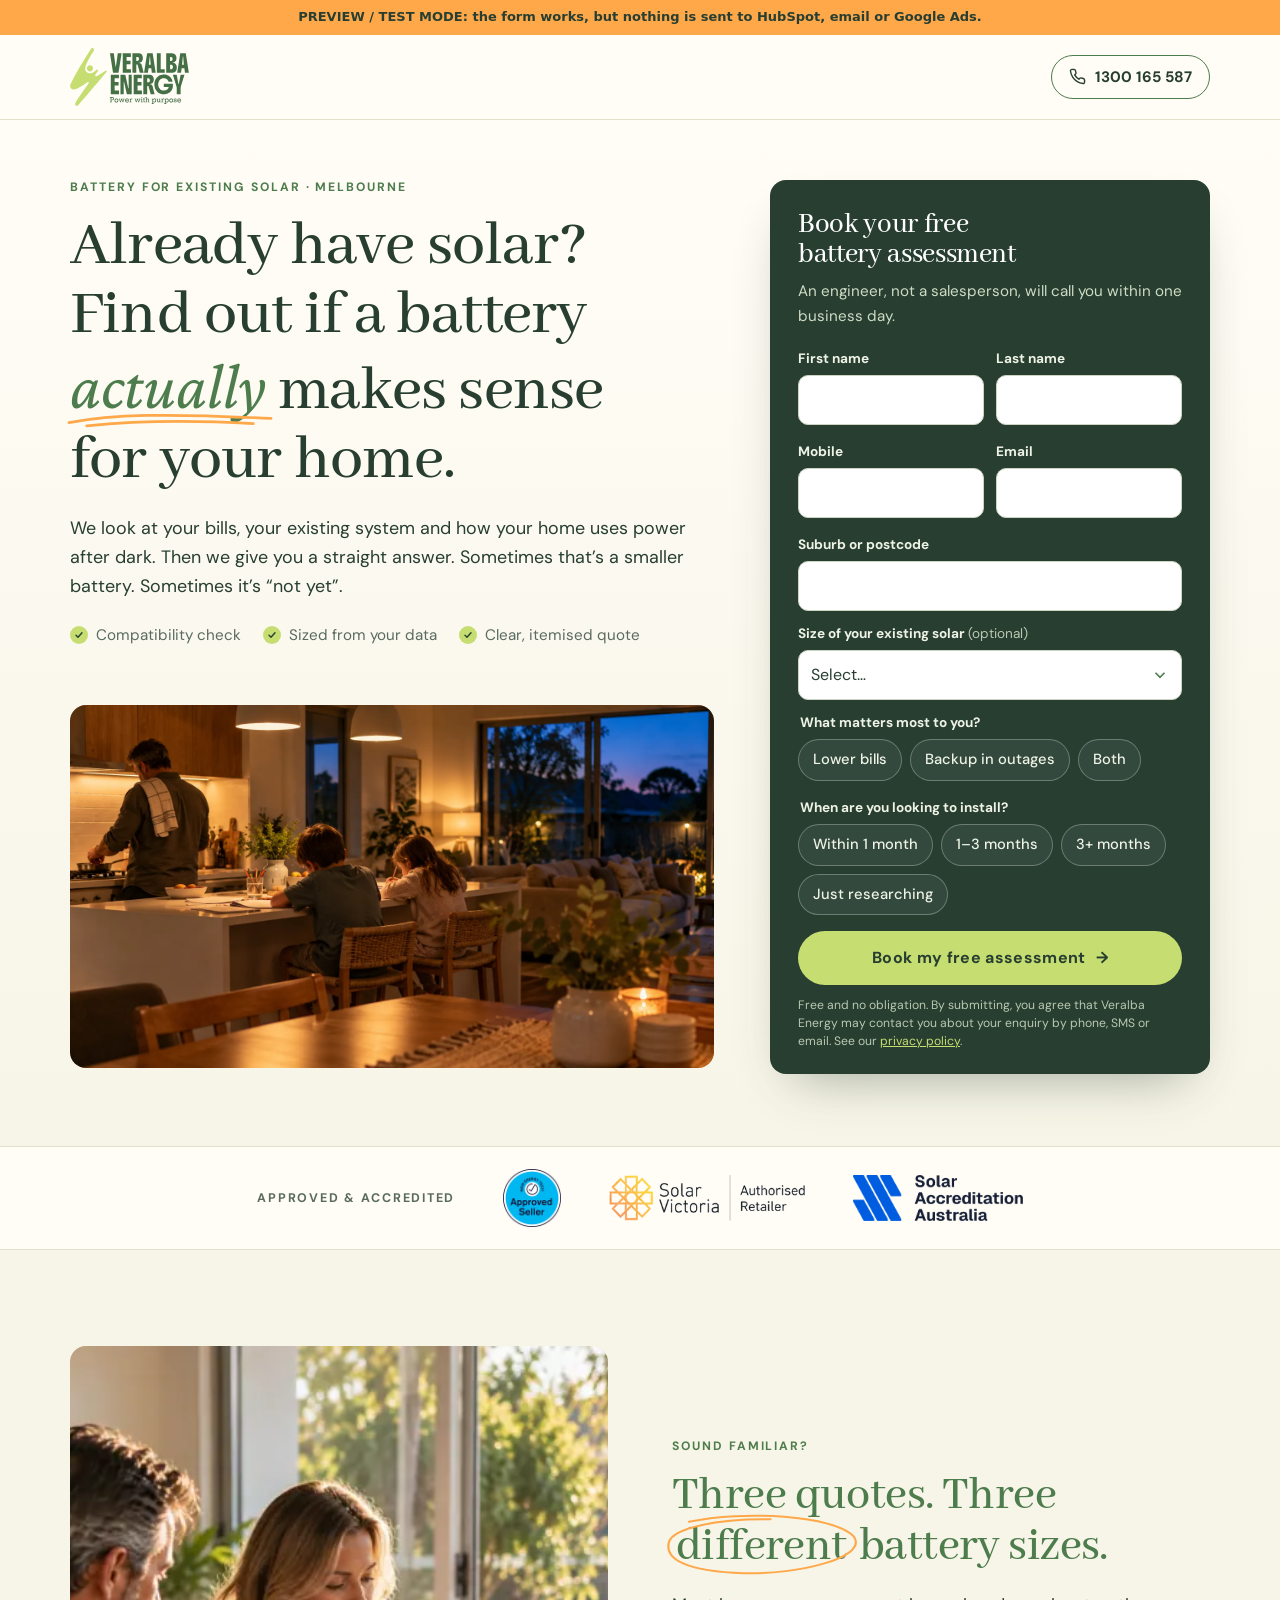
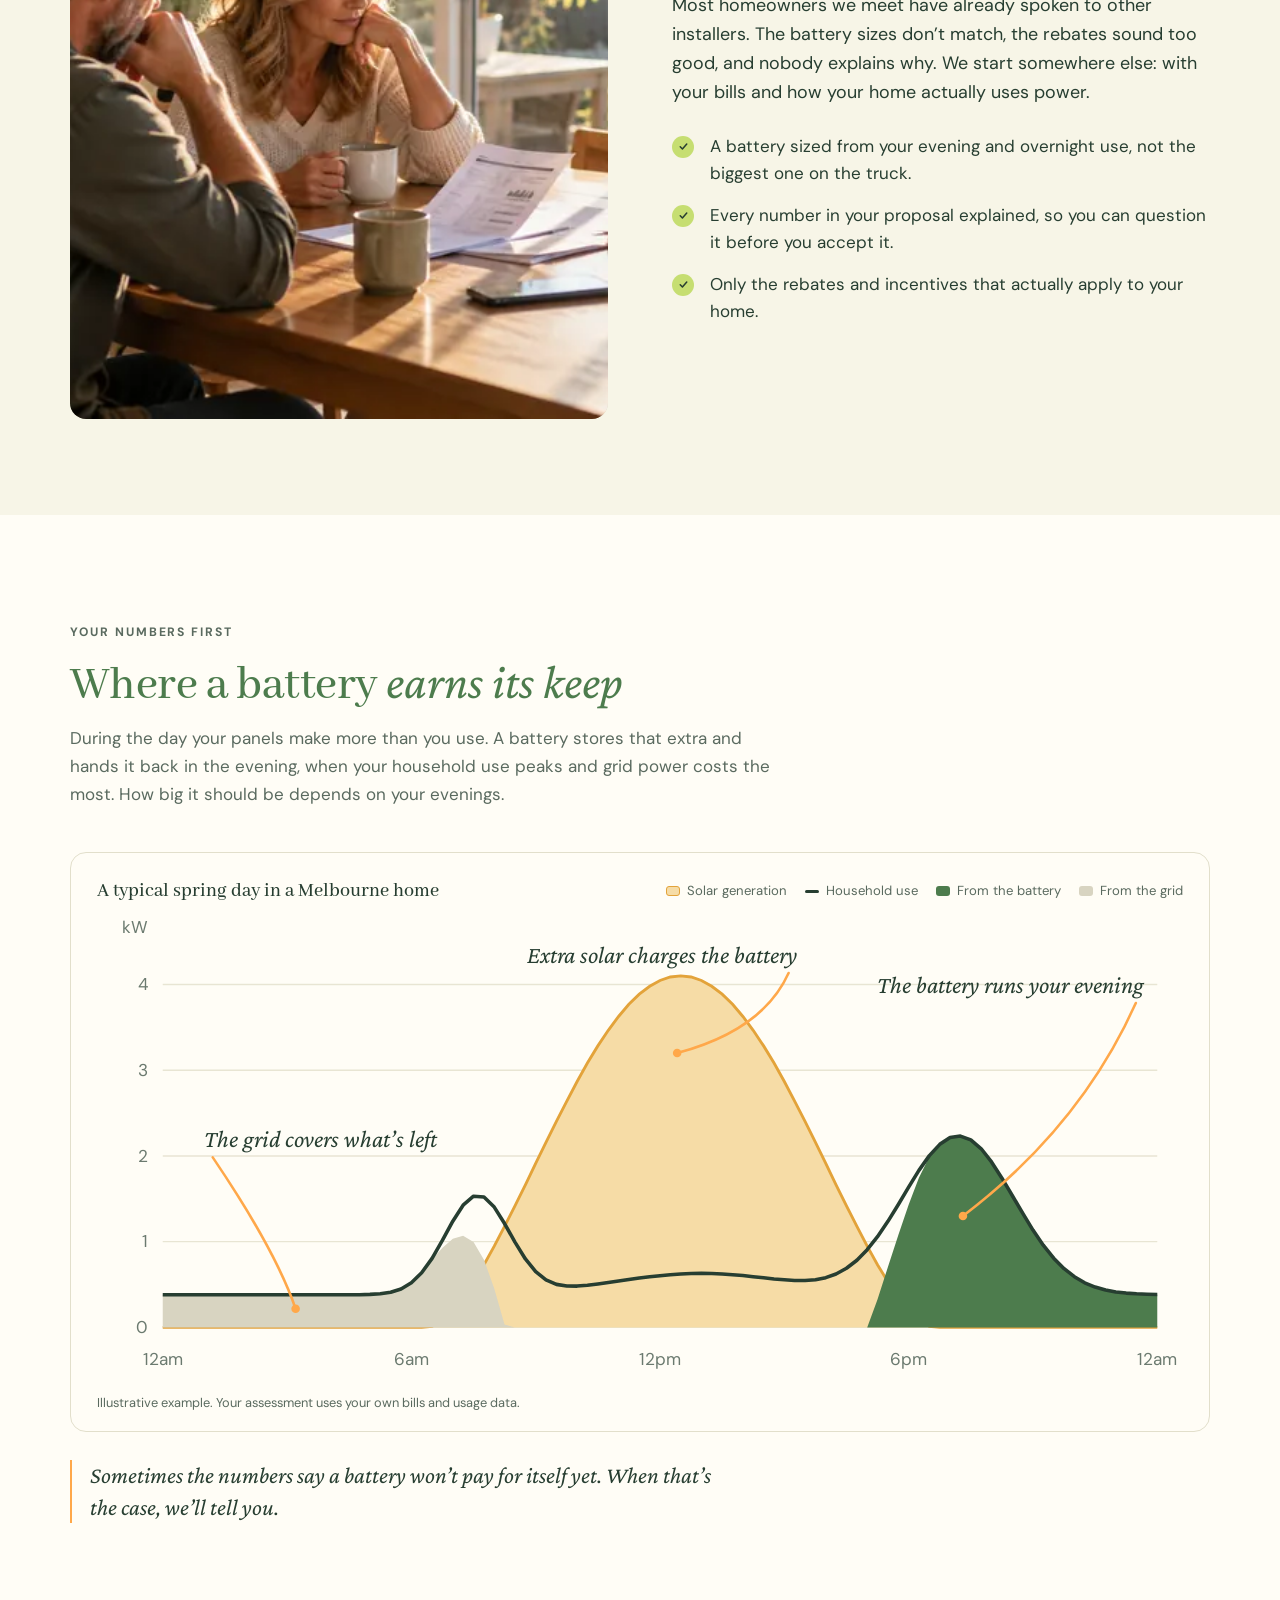
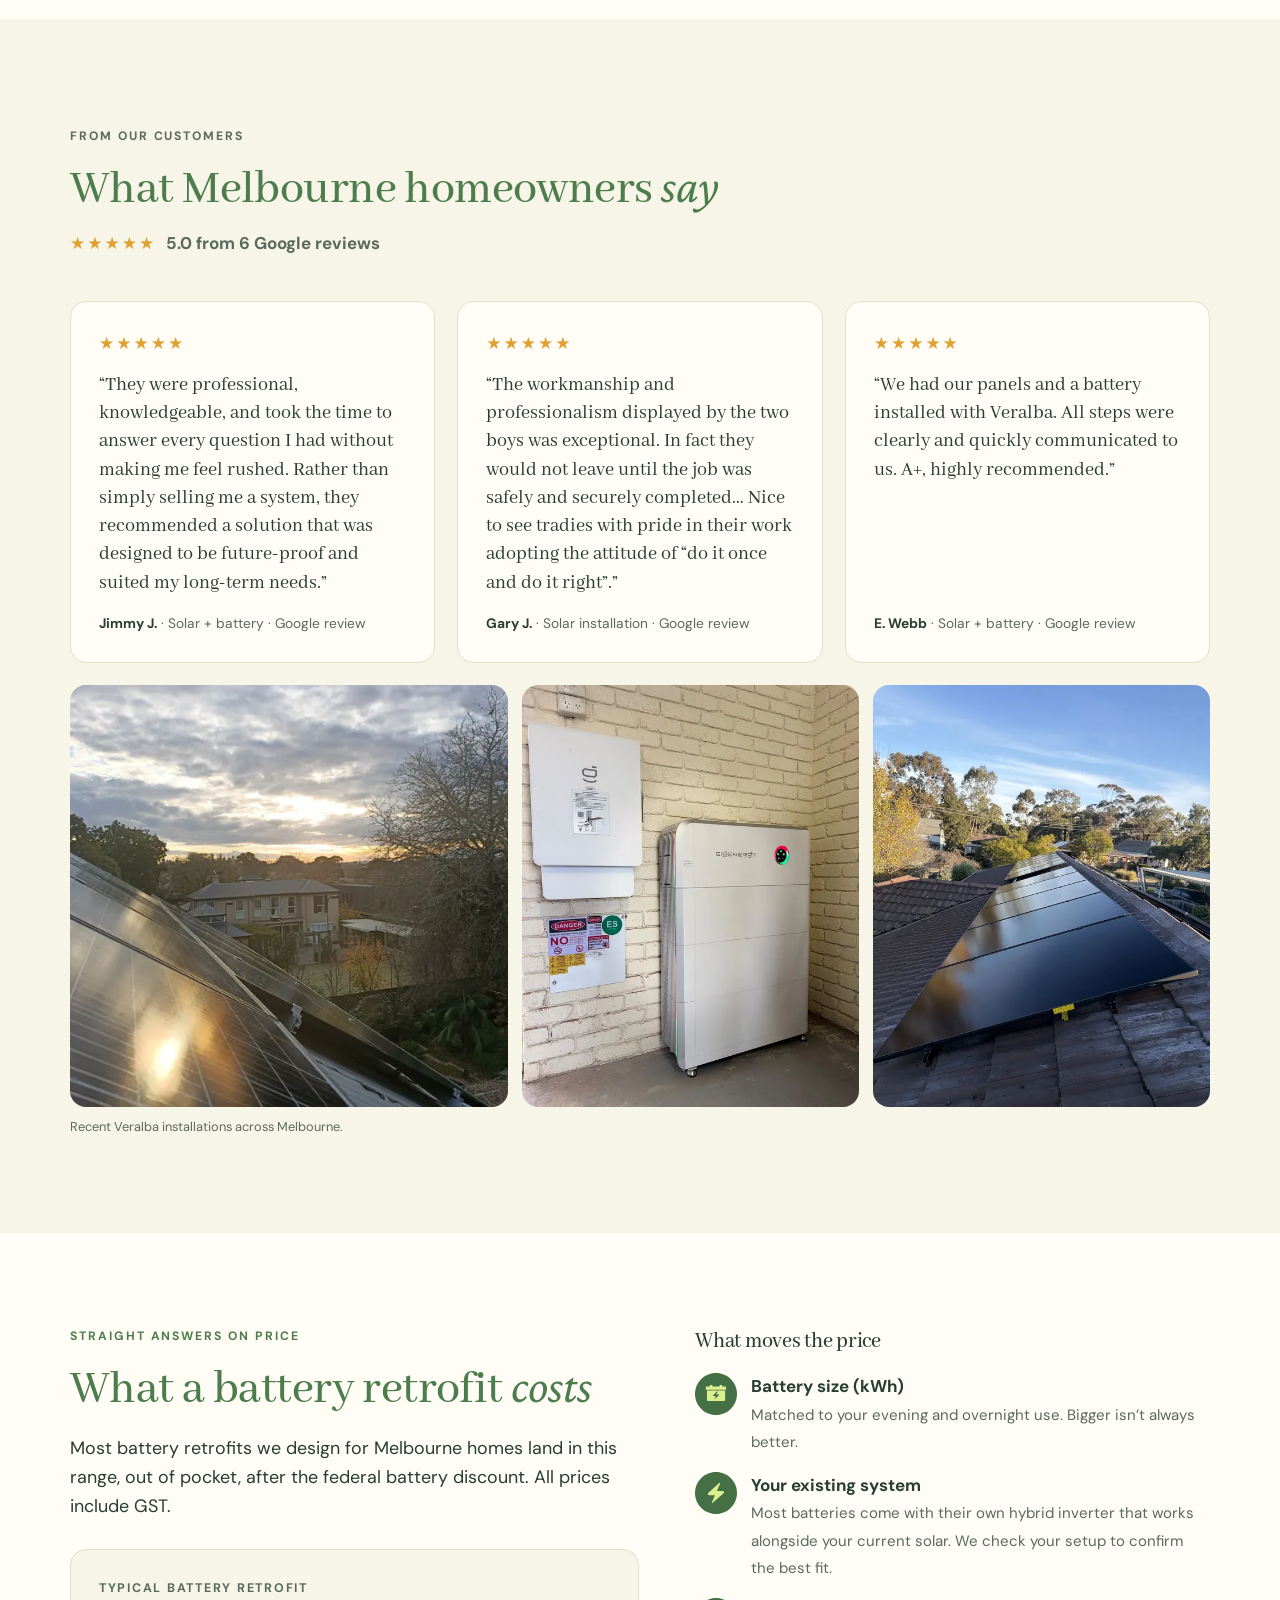
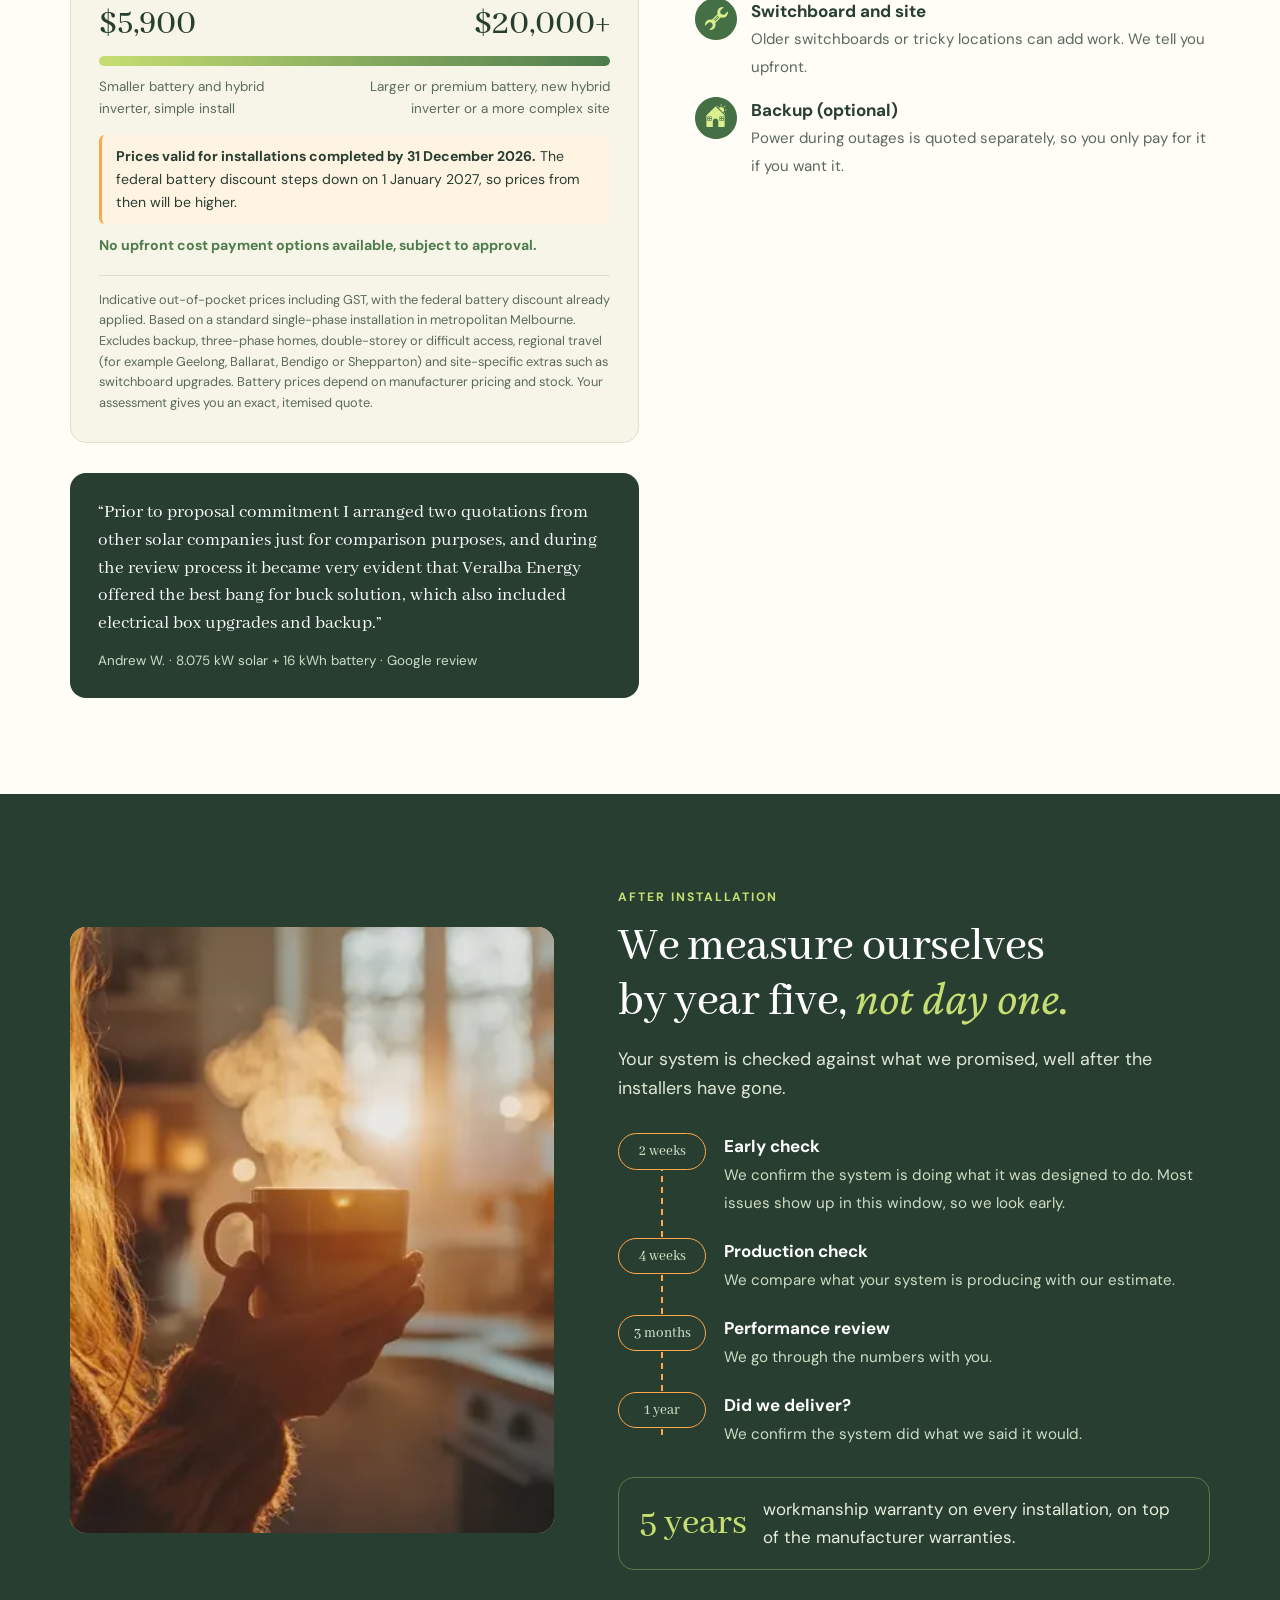
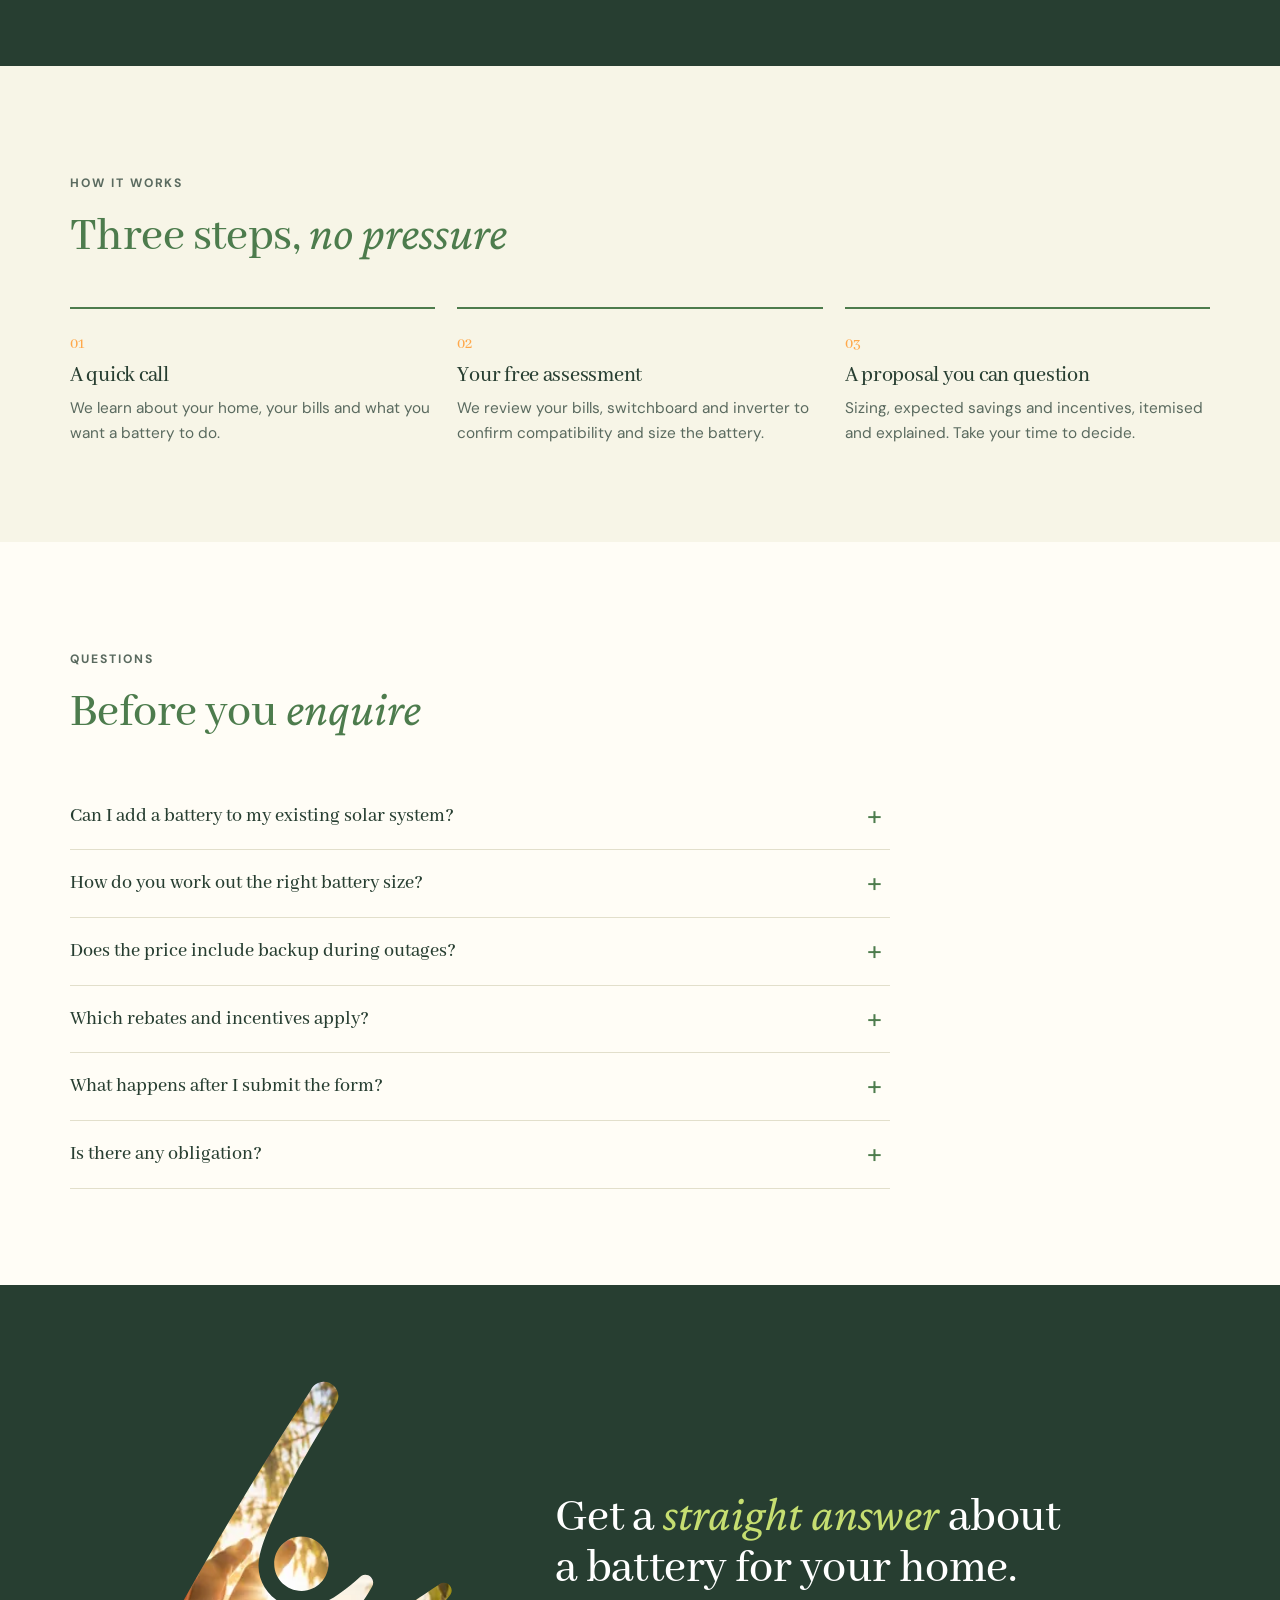
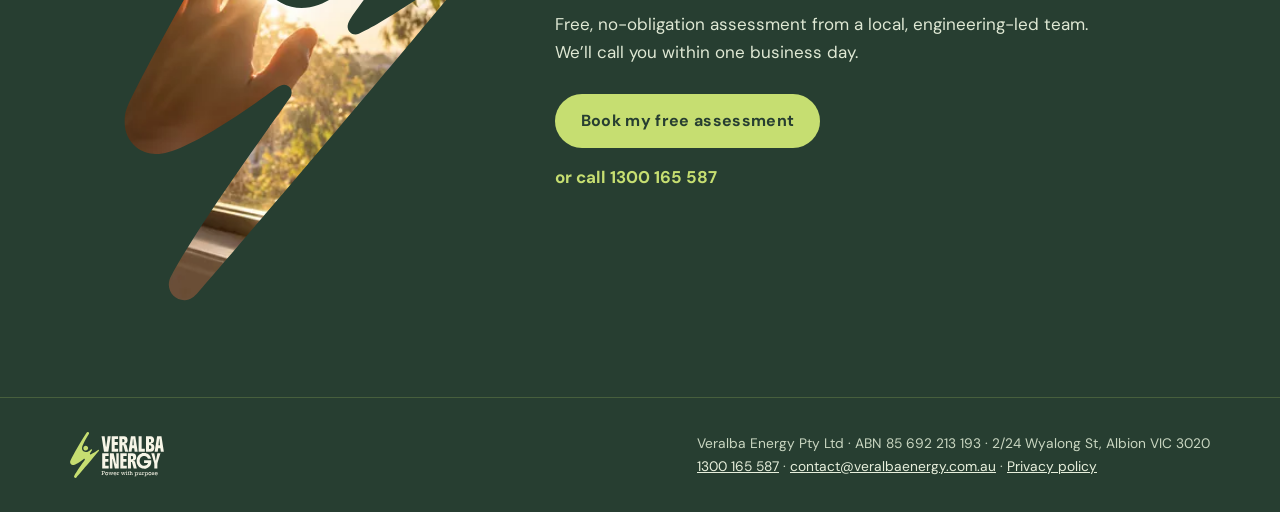
==== battery-assessment/index.html @ 426c0bce "Landing pages v2: battery and solar assessment, thank-you page Co-Authored-By: Claude Opus 5.5 <nore" ====
<!doctype html>
<html lang="en-AU">
<head>
<title>Add a Battery to Your Solar | Veralba Energy Melbourne</title>
<meta name="description" content="Already have solar? Find out if a battery makes sense for your home. Free, engineering-led assessment and a clear quote. Melbourne & Victoria.">
<link rel="canonical" href="https://solar.veralbaenergy.com.au/battery-assessment/">
<meta charset="utf-8">
<meta name="viewport" content="width=device-width,initial-scale=1,viewport-fit=cover">
<meta name="robots" content="noindex,nofollow">
<meta name="theme-color" content="#273e31">
<link rel="icon" href="../favicon.ico" sizes="any">
<link rel="icon" href="../assets/img/isotype.svg" type="image/svg+xml">
<link rel="apple-touch-icon" href="../apple-touch-icon.png">
<link rel="preconnect" href="https://fonts.googleapis.com">
<link rel="preconnect" href="https://fonts.gstatic.com" crossorigin>
<link rel="stylesheet" href="https://fonts.googleapis.com/css2?family=Abhaya+Libre:wght@500;600&family=Crimson+Pro:ital,wght@1,400;1,500&family=DM+Sans:opsz,wght@9..40,400;9..40,500;9..40,700&display=swap">
<link rel="stylesheet" href="../assets/site.css">
<script async src="https://www.googletagmanager.com/gtag/js?id=G-YVVDXL7H44"></script>
<script>window.dataLayer=window.dataLayer||[];function gtag(){dataLayer.push(arguments);}gtag('js',new Date());gtag('config','G-YVVDXL7H44');</script>
</head>
<body>
<header class="top"><div class="wrap">
  <a class="logo" href="https://veralbaenergy.com.au/" aria-label="Veralba Energy home"><img src="../assets/img/logo.svg" alt="Veralba Energy — Power with purpose" width="118" height="58"></a>
  <a class="call" href="tel:1300165587"><svg viewBox="0 0 24 24" fill="none" stroke="currentColor" stroke-width="2" stroke-linecap="round" stroke-linejoin="round" aria-hidden="true"><path d="M22 16.9v3a2 2 0 0 1-2.2 2 19.8 19.8 0 0 1-8.6-3.1 19.5 19.5 0 0 1-6-6A19.8 19.8 0 0 1 2.1 4.2 2 2 0 0 1 4.1 2h3a2 2 0 0 1 2 1.7c.1.9.4 1.8.7 2.7a2 2 0 0 1-.5 2.1L8 9.8a16 16 0 0 0 6 6l1.3-1.3a2 2 0 0 1 2.1-.4c.9.3 1.8.6 2.7.7a2 2 0 0 1 1.7 2z"/></svg><span class="num">1300 165 587</span><span class="sr">Call Veralba Energy on 1300 165 587</span></a>
</div></header>
<main>

<section class="hero" style="--focus:62% 50%">
  <div class="wrap">
    <div class="hero-text">
      <p class="eyebrow">Battery for existing solar · Melbourne</p>
      <h1>Already have solar? Find out if a battery <span class="hl u">actually</span> makes sense for your home.</h1>
      <p class="lede">We look at your bills, your existing system and how your home uses power after dark. Then we give you a straight answer. Sometimes that&rsquo;s a smaller battery. Sometimes it&rsquo;s &ldquo;not yet&rdquo;.</p>
      <ul class="chips"><li>Compatibility check</li><li>Sized from your data</li><li>Clear, itemised quote</li></ul>
    </div>
    <picture class="hero-img">
      <source media="(max-width:700px)" srcset="../assets/img/evening-800.webp">
      <img src="../assets/img/evening-1536.webp" alt="A family at home in the evening, lights on, dinner cooking" width="1536" height="1024" fetchpriority="high">
    </picture>

    <form class="formcard" id="assessment" name="lead-battery" method="post" data-lead-type="battery" novalidate aria-labelledby="form-title">
      <h2 id="form-title">Book your free battery assessment</h2>
      <p class="sub">An engineer, not a salesperson, will call you within one business day.</p>
      <div class="formerror" role="alert"></div>
      <input type="hidden" name="lead_type" value="battery">
      <input type="hidden" name="landing_page"><input type="hidden" name="summary"><input type="hidden" name="hubspot_status">
      <input type="hidden" name="utm_source"><input type="hidden" name="utm_medium"><input type="hidden" name="utm_campaign"><input type="hidden" name="utm_term"><input type="hidden" name="utm_content"><input type="hidden" name="gclid"><input type="hidden" name="gbraid"><input type="hidden" name="wbraid"><input type="hidden" name="fbclid">
      <p class="hp" aria-hidden="true"><label>Company <input name="company" tabindex="-1" autocomplete="off"></label></p>
      <div class="grid2">
        <div class="field" data-f="firstname"><label for="f-first">First name</label><input id="f-first" type="text" name="firstname" autocomplete="given-name" required><div class="msg"></div></div>
        <div class="field" data-f="lastname"><label for="f-last">Last name</label><input id="f-last" type="text" name="lastname" autocomplete="family-name" required><div class="msg"></div></div>
      </div>
      <div class="grid2">
        <div class="field" data-f="phone"><label for="f-phone">Mobile</label><input id="f-phone" type="tel" name="phone" autocomplete="tel" inputmode="tel" required><div class="msg"></div></div>
        <div class="field" data-f="email"><label for="f-email">Email</label><input id="f-email" type="email" name="email" autocomplete="email" inputmode="email" required><div class="msg"></div></div>
      </div>
      <div class="field" data-f="suburb"><label for="f-suburb">Suburb or postcode</label><input id="f-suburb" type="text" name="suburb" autocomplete="address-level2" required><div class="msg"></div></div>
      <div class="field" data-f="solar_size" data-summary="solar_size" data-label="Size of your existing solar"><label for="f-solar_size">Size of your existing solar <span class="opt">(optional)</span></label><select id="f-solar_size" name="solar_size"><option value="">Select…</option><option>Not sure</option><option>Under 5 kW</option><option>5 – 7 kW</option><option>7 – 10 kW</option><option>Over 10 kW</option></select><div class="msg"></div></div><fieldset class="field" data-f="priority" data-required-group="priority" data-summary="priority" data-label="What matters most to you?"><legend>What matters most to you?</legend><div class="pills"><label><input type="radio" name="priority" value="Lower bills"><span>Lower bills</span></label><label><input type="radio" name="priority" value="Backup in outages"><span>Backup in outages</span></label><label><input type="radio" name="priority" value="Both"><span>Both</span></label></div><div class="msg"></div></fieldset><fieldset class="field" data-f="timeline" data-required-group="timeline" data-summary="timeline" data-label="When are you looking to install?"><legend>When are you looking to install?</legend><div class="pills"><label><input type="radio" name="timeline" value="Within 1 month"><span>Within 1 month</span></label><label><input type="radio" name="timeline" value="1–3 months"><span>1–3 months</span></label><label><input type="radio" name="timeline" value="3+ months"><span>3+ months</span></label><label><input type="radio" name="timeline" value="Just researching"><span>Just researching</span></label></div><div class="msg"></div></fieldset>
      <button class="btn full" type="submit">Book my free assessment <span aria-hidden="true">→</span></button>
      <p class="fine">Free and no obligation. By submitting, you agree that Veralba Energy may contact you about your enquiry by phone, SMS or email. See our <a href="https://veralbaenergy.com.au/privacy-policy/" target="_blank" rel="noopener">privacy policy</a>.</p>
      <div class="testpanel"></div>
    </form>
  </div>
</section>

<div class="badges"><div class="wrap">
  <p>Approved &amp; accredited</p>
  <img class="tall" src="../assets/img/badge-netcc.png" alt="New Energy Tech Approved Seller" width="58" height="58">
  <img src="../assets/img/badge-solar-victoria.png" alt="Solar Victoria Authorised Retailer" width="196" height="46">
  <img src="../assets/img/badge-saa.png" alt="Solar Accreditation Australia" width="170" height="46">
</div></div>

<section class="s">
  <div class="wrap split">
    <div class="photo tall"><img src="../assets/img/couple-1200.webp" srcset="../assets/img/couple-700.webp 700w, ../assets/img/couple-1200.webp 1200w" sizes="(max-width:980px) 100vw, 560px" alt="A couple reading an electricity bill at their kitchen table in the morning" width="1200" height="800" loading="lazy" style="object-position:62% 50%"></div>
    <div>
      <p class="eyebrow">Sound familiar?</p>
      <h2>Three quotes. Three <span class="o">different</span> battery sizes.</h2>
      <p class="lede">Most homeowners we meet have already spoken to other installers. The battery sizes don&rsquo;t match, the rebates sound too good, and nobody explains why. We start somewhere else: with your bills and how your home actually uses power.</p>
      <ul class="checks">
        <li>A battery sized from your evening and overnight use, not the biggest one on the truck.</li>
        <li>Every number in your proposal explained, so you can question it before you accept it.</li>
        <li>Only the rebates and incentives that actually apply to your home.</li>
      </ul>
    </div>
  </div>
</section>

<section class="s paper">
  <div class="wrap">
    <div class="head">
      <p class="eyebrow">Your numbers first</p>
      <h2>Where a battery <span class="hl">earns its keep</span></h2>
      <p>During the day your panels make more than you use. A battery stores that extra and hands it back in the evening, when your household use peaks and grid power costs the most. How big it should be depends on your evenings.</p>
    </div>
    <figure class="chartbox" style="margin:0">
      <figcaption><strong>A typical spring day in a Melbourne home</strong><span class="legend"><span><i style="background:#f6dca6;border:1.5px solid #e3a33a"></i>Solar generation</span><span><i style="background:#273e31;height:3px"></i>Household use</span><span><i style="background:#4d7c4d"></i>From the battery</span><span><i style="background:#d8d4c1"></i>From the grid</span></span></figcaption>
      <div class="chart-scroll"><div class="chart" id="flow" data-series='[[0.0, 0.0, 0.38, 0, 0.38], [0.25, 0.0, 0.38, 0, 0.38], [0.5, 0.0, 0.38, 0, 0.38], [0.75, 0.0, 0.38, 0, 0.38], [1.0, 0.0, 0.38, 0, 0.38], [1.25, 0.0, 0.38, 0, 0.38], [1.5, 0.0, 0.38, 0, 0.38], [1.75, 0.0, 0.38, 0, 0.38], [2.0, 0.0, 0.38, 0, 0.38], [2.25, 0.0, 0.38, 0, 0.38], [2.5, 0.0, 0.38, 0, 0.38], [2.75, 0.0, 0.38, 0, 0.38], [3.0, 0.0, 0.38, 0, 0.38], [3.25, 0.0, 0.38, 0, 0.38], [3.5, 0.0, 0.38, 0, 0.38], [3.75, 0.0, 0.38, 0, 0.38], [4.0, 0.0, 0.38, 0, 0.38], [4.25, 0.0, 0.38, 0, 0.38], [4.5, 0.0, 0.38, 0, 0.38], [4.75, 0.0, 0.38, 0, 0.38], [5.0, 0.0, 0.38, 0, 0.38], [5.25, 0.0, 0.39, 0, 0.39], [5.5, 0.0, 0.41, 0, 0.41], [5.75, 0.0, 0.45, 0, 0.45], [6.0, 0.0, 0.52, 0, 0.52], [6.25, 0.0, 0.64, 0, 0.64], [6.5, 0.01, 0.81, 0, 0.79], [6.75, 0.09, 1.02, 0, 0.93], [7.0, 0.21, 1.24, 0, 1.03], [7.25, 0.36, 1.43, 0, 1.07], [7.5, 0.53, 1.53, 0, 1.0], [7.75, 0.73, 1.52, 0, 0.79], [8.0, 0.95, 1.4, 0, 0.45], [8.25, 1.18, 1.21, 0, 0.03], [8.5, 1.42, 1.0, 0, 0], [8.75, 1.66, 0.8, 0, 0], [9.0, 1.91, 0.65, 0, 0], [9.25, 2.16, 0.55, 0, 0], [9.5, 2.4, 0.5, 0, 0], [9.75, 2.64, 0.48, 0, 0], [10.0, 2.87, 0.48, 0, 0], [10.25, 3.08, 0.49, 0, 0], [10.5, 3.28, 0.51, 0, 0], [10.75, 3.46, 0.52, 0, 0], [11.0, 3.63, 0.54, 0, 0], [11.25, 3.77, 0.56, 0, 0], [11.5, 3.89, 0.57, 0, 0], [11.75, 3.98, 0.59, 0, 0], [12.0, 4.05, 0.6, 0, 0], [12.25, 4.09, 0.61, 0, 0], [12.5, 4.1, 0.62, 0, 0], [12.75, 4.09, 0.63, 0, 0], [13.0, 4.05, 0.63, 0, 0], [13.25, 3.98, 0.63, 0, 0], [13.5, 3.89, 0.62, 0, 0], [13.75, 3.77, 0.62, 0, 0], [14.0, 3.63, 0.6, 0, 0], [14.25, 3.46, 0.59, 0, 0], [14.5, 3.28, 0.58, 0, 0], [14.75, 3.08, 0.57, 0, 0], [15.0, 2.87, 0.55, 0, 0], [15.25, 2.64, 0.55, 0, 0], [15.5, 2.4, 0.55, 0, 0], [15.75, 2.16, 0.56, 0, 0], [16.0, 1.91, 0.58, 0, 0], [16.25, 1.66, 0.62, 0, 0], [16.5, 1.42, 0.69, 0, 0], [16.75, 1.18, 0.78, 0, 0], [17.0, 0.95, 0.91, 0, 0], [17.25, 0.73, 1.06, 0.33, 0], [17.5, 0.53, 1.24, 0.7, 0], [17.75, 0.36, 1.43, 1.08, 0], [18.0, 0.21, 1.64, 1.43, 0], [18.25, 0.09, 1.83, 1.75, 0], [18.5, 0.01, 2.0, 1.99, 0], [18.75, 0.0, 2.14, 2.14, 0], [19.0, 0.0, 2.21, 2.21, 0], [19.25, 0.0, 2.23, 2.23, 0], [19.5, 0.0, 2.19, 2.19, 0], [19.75, 0.0, 2.08, 2.08, 0], [20.0, 0.0, 1.93, 1.93, 0], [20.25, 0.0, 1.74, 1.74, 0], [20.5, 0.0, 1.54, 1.54, 0], [20.75, 0.0, 1.33, 1.33, 0], [21.0, 0.0, 1.13, 1.13, 0], [21.25, 0.0, 0.96, 0.96, 0], [21.5, 0.0, 0.81, 0.81, 0], [21.75, 0.0, 0.69, 0.69, 0], [22.0, 0.0, 0.59, 0.59, 0], [22.25, 0.0, 0.52, 0.52, 0], [22.5, 0.0, 0.47, 0.47, 0], [22.75, 0.0, 0.44, 0.44, 0], [23.0, 0.0, 0.41, 0.41, 0], [23.25, 0.0, 0.4, 0.4, 0], [23.5, 0.0, 0.39, 0.39, 0], [23.75, 0.0, 0.39, 0.39, 0], [24.0, 0.0, 0.38, 0.38, 0]]' data-type="battery"><svg viewBox="0 0 760 330" role="img" aria-label="Illustrative day: household use, solar generation and battery discharge" data-l="46" data-pw="696" data-w="760"><line class="grid" x1="46" x2="742" y1="290.0" y2="290.0"/><text class="tick" x="36" y="294.0" text-anchor="end">0</text><line class="grid" x1="46" x2="742" y1="230.0" y2="230.0"/><text class="tick" x="36" y="234.0" text-anchor="end">1</text><line class="grid" x1="46" x2="742" y1="170.0" y2="170.0"/><text class="tick" x="36" y="174.0" text-anchor="end">2</text><line class="grid" x1="46" x2="742" y1="110.0" y2="110.0"/><text class="tick" x="36" y="114.0" text-anchor="end">3</text><line class="grid" x1="46" x2="742" y1="50.0" y2="50.0"/><text class="tick" x="36" y="54.0" text-anchor="end">4</text><text class="tick" x="46.0" y="316" text-anchor="middle">12am</text><text class="tick" x="220.0" y="316" text-anchor="middle">6am</text><text class="tick" x="394.0" y="316" text-anchor="middle">12pm</text><text class="tick" x="568.0" y="316" text-anchor="middle">6pm</text><text class="tick" x="742.0" y="316" text-anchor="middle">12am</text><text class="tick" x="36" y="14" text-anchor="end">kW</text><path d="M46.0,290.0 L53.2,290.0 L60.5,290.0 L67.8,290.0 L75.0,290.0 L82.2,290.0 L89.5,290.0 L96.8,290.0 L104.0,290.0 L111.2,290.0 L118.5,290.0 L125.8,290.0 L133.0,290.0 L140.2,290.0 L147.5,290.0 L154.8,290.0 L162.0,290.0 L169.2,290.0 L176.5,290.0 L183.8,290.0 L191.0,290.0 L198.2,290.0 L205.5,290.0 L212.8,290.0 L220.0,290.0 L227.2,290.0 L234.5,289.3 L241.8,284.8 L249.0,277.7 L256.2,268.6 L263.5,258.0 L270.8,246.1 L278.0,233.1 L285.2,219.3 L292.5,205.0 L299.8,190.2 L307.0,175.3 L314.2,160.5 L321.5,145.8 L328.8,131.6 L336.0,117.9 L343.2,105.0 L350.5,93.0 L357.8,82.1 L365.0,72.4 L372.2,63.9 L379.5,56.8 L386.8,51.3 L394.0,47.2 L401.2,44.8 L408.5,44.0 L415.8,44.8 L423.0,47.2 L430.2,51.3 L437.5,56.8 L444.8,63.9 L452.0,72.4 L459.2,82.1 L466.5,93.0 L473.8,105.0 L481.0,117.9 L488.2,131.6 L495.5,145.8 L502.8,160.5 L510.0,175.3 L517.2,190.2 L524.5,205.0 L531.8,219.3 L539.0,233.1 L546.2,246.1 L553.5,258.0 L560.8,268.6 L568.0,277.7 L575.2,284.8 L582.5,289.3 L589.8,290.0 L597.0,290.0 L604.2,290.0 L611.5,290.0 L618.8,290.0 L626.0,290.0 L633.2,290.0 L640.5,290.0 L647.8,290.0 L655.0,290.0 L662.2,290.0 L669.5,290.0 L676.8,290.0 L684.0,290.0 L691.2,290.0 L698.5,290.0 L705.8,290.0 L713.0,290.0 L720.2,290.0 L727.5,290.0 L734.8,290.0 L742.0,290.0 L742.0,290.0 L734.8,290.0 L727.5,290.0 L720.2,290.0 L713.0,290.0 L705.8,290.0 L698.5,290.0 L691.2,290.0 L684.0,290.0 L676.8,290.0 L669.5,290.0 L662.2,290.0 L655.0,290.0 L647.8,290.0 L640.5,290.0 L633.2,290.0 L626.0,290.0 L618.8,290.0 L611.5,290.0 L604.2,290.0 L597.0,290.0 L589.8,290.0 L582.5,290.0 L575.2,290.0 L568.0,290.0 L560.8,290.0 L553.5,290.0 L546.2,290.0 L539.0,290.0 L531.8,290.0 L524.5,290.0 L517.2,290.0 L510.0,290.0 L502.8,290.0 L495.5,290.0 L488.2,290.0 L481.0,290.0 L473.8,290.0 L466.5,290.0 L459.2,290.0 L452.0,290.0 L444.8,290.0 L437.5,290.0 L430.2,290.0 L423.0,290.0 L415.8,290.0 L408.5,290.0 L401.2,290.0 L394.0,290.0 L386.8,290.0 L379.5,290.0 L372.2,290.0 L365.0,290.0 L357.8,290.0 L350.5,290.0 L343.2,290.0 L336.0,290.0 L328.8,290.0 L321.5,290.0 L314.2,290.0 L307.0,290.0 L299.8,290.0 L292.5,290.0 L285.2,290.0 L278.0,290.0 L270.8,290.0 L263.5,290.0 L256.2,290.0 L249.0,290.0 L241.8,290.0 L234.5,290.0 L227.2,290.0 L220.0,290.0 L212.8,290.0 L205.5,290.0 L198.2,290.0 L191.0,290.0 L183.8,290.0 L176.5,290.0 L169.2,290.0 L162.0,290.0 L154.8,290.0 L147.5,290.0 L140.2,290.0 L133.0,290.0 L125.8,290.0 L118.5,290.0 L111.2,290.0 L104.0,290.0 L96.8,290.0 L89.5,290.0 L82.2,290.0 L75.0,290.0 L67.8,290.0 L60.5,290.0 L53.2,290.0 L46.0,290.0 Z" fill="#f6dca6" stroke="none"/><path d="M46.0,290.0 L53.2,290.0 L60.5,290.0 L67.8,290.0 L75.0,290.0 L82.2,290.0 L89.5,290.0 L96.8,290.0 L104.0,290.0 L111.2,290.0 L118.5,290.0 L125.8,290.0 L133.0,290.0 L140.2,290.0 L147.5,290.0 L154.8,290.0 L162.0,290.0 L169.2,290.0 L176.5,290.0 L183.8,290.0 L191.0,290.0 L198.2,290.0 L205.5,290.0 L212.8,290.0 L220.0,290.0 L227.2,290.0 L234.5,289.3 L241.8,284.8 L249.0,277.7 L256.2,268.6 L263.5,258.0 L270.8,246.1 L278.0,233.1 L285.2,219.3 L292.5,205.0 L299.8,190.2 L307.0,175.3 L314.2,160.5 L321.5,145.8 L328.8,131.6 L336.0,117.9 L343.2,105.0 L350.5,93.0 L357.8,82.1 L365.0,72.4 L372.2,63.9 L379.5,56.8 L386.8,51.3 L394.0,47.2 L401.2,44.8 L408.5,44.0 L415.8,44.8 L423.0,47.2 L430.2,51.3 L437.5,56.8 L444.8,63.9 L452.0,72.4 L459.2,82.1 L466.5,93.0 L473.8,105.0 L481.0,117.9 L488.2,131.6 L495.5,145.8 L502.8,160.5 L510.0,175.3 L517.2,190.2 L524.5,205.0 L531.8,219.3 L539.0,233.1 L546.2,246.1 L553.5,258.0 L560.8,268.6 L568.0,277.7 L575.2,284.8 L582.5,289.3 L589.8,290.0 L597.0,290.0 L604.2,290.0 L611.5,290.0 L618.8,290.0 L626.0,290.0 L633.2,290.0 L640.5,290.0 L647.8,290.0 L655.0,290.0 L662.2,290.0 L669.5,290.0 L676.8,290.0 L684.0,290.0 L691.2,290.0 L698.5,290.0 L705.8,290.0 L713.0,290.0 L720.2,290.0 L727.5,290.0 L734.8,290.0 L742.0,290.0" fill="none" stroke="#e3a33a" stroke-width="2"/><path d="M46.0,267.2 L53.2,267.2 L60.5,267.2 L67.8,267.2 L75.0,267.2 L82.2,267.2 L89.5,267.2 L96.8,267.2 L104.0,267.2 L111.2,267.2 L118.5,267.2 L125.8,267.2 L133.0,267.2 L140.2,267.2 L147.5,267.2 L154.8,267.2 L162.0,267.2 L169.2,267.2 L176.5,267.2 L183.8,267.1 L191.0,266.9 L198.2,266.5 L205.5,265.4 L212.8,263.1 L220.0,258.8 L227.2,251.8 L234.5,242.4 L241.8,234.2 L249.0,228.0 L256.2,225.8 L263.5,230.2 L270.8,242.7 L278.0,262.7 L285.2,288.0 L292.5,290.0 L299.8,290.0 L307.0,290.0 L314.2,290.0 L321.5,290.0 L328.8,290.0 L336.0,290.0 L343.2,290.0 L350.5,290.0 L357.8,290.0 L365.0,290.0 L372.2,290.0 L379.5,290.0 L386.8,290.0 L394.0,290.0 L401.2,290.0 L408.5,290.0 L415.8,290.0 L423.0,290.0 L430.2,290.0 L437.5,290.0 L444.8,290.0 L452.0,290.0 L459.2,290.0 L466.5,290.0 L473.8,290.0 L481.0,290.0 L488.2,290.0 L495.5,290.0 L502.8,290.0 L510.0,290.0 L517.2,290.0 L524.5,290.0 L531.8,290.0 L539.0,290.0 L546.2,270.4 L553.5,247.8 L560.8,225.3 L568.0,204.1 L575.2,185.3 L582.5,170.5 L589.8,161.9 L597.0,157.1 L604.2,156.1 L611.5,158.8 L618.8,165.0 L626.0,174.2 L633.2,185.4 L640.5,197.7 L647.8,210.1 L655.0,221.9 L662.2,232.5 L669.5,241.6 L676.8,248.9 L684.0,254.5 L691.2,258.8 L698.5,261.8 L705.8,263.8 L713.0,265.2 L720.2,266.0 L727.5,266.5 L734.8,266.8 L742.0,267.0 L742.0,267.0 L734.8,266.8 L727.5,266.5 L720.2,266.0 L713.0,265.2 L705.8,263.8 L698.5,261.8 L691.2,258.8 L684.0,254.5 L676.8,248.9 L669.5,241.6 L662.2,232.5 L655.0,221.9 L647.8,210.1 L640.5,197.7 L633.2,185.4 L626.0,174.2 L618.8,165.0 L611.5,158.8 L604.2,156.1 L597.0,157.1 L589.8,161.9 L582.5,170.5 L575.2,185.3 L568.0,204.1 L560.8,225.3 L553.5,247.8 L546.2,270.4 L539.0,290.0 L531.8,290.0 L524.5,290.0 L517.2,290.0 L510.0,290.0 L502.8,290.0 L495.5,290.0 L488.2,290.0 L481.0,290.0 L473.8,290.0 L466.5,290.0 L459.2,290.0 L452.0,290.0 L444.8,290.0 L437.5,290.0 L430.2,290.0 L423.0,290.0 L415.8,290.0 L408.5,290.0 L401.2,290.0 L394.0,290.0 L386.8,290.0 L379.5,290.0 L372.2,290.0 L365.0,290.0 L357.8,290.0 L350.5,290.0 L343.2,290.0 L336.0,290.0 L328.8,290.0 L321.5,290.0 L314.2,290.0 L307.0,290.0 L299.8,290.0 L292.5,290.0 L285.2,290.0 L278.0,290.0 L270.8,290.0 L263.5,290.0 L256.2,290.0 L249.0,290.0 L241.8,290.0 L234.5,290.0 L227.2,290.0 L220.0,290.0 L212.8,290.0 L205.5,290.0 L198.2,290.0 L191.0,290.0 L183.8,290.0 L176.5,290.0 L169.2,290.0 L162.0,290.0 L154.8,290.0 L147.5,290.0 L140.2,290.0 L133.0,290.0 L125.8,290.0 L118.5,290.0 L111.2,290.0 L104.0,290.0 L96.8,290.0 L89.5,290.0 L82.2,290.0 L75.0,290.0 L67.8,290.0 L60.5,290.0 L53.2,290.0 L46.0,290.0 Z" fill="#d8d4c1" stroke="none"/><path d="M46.0,290.0 L53.2,290.0 L60.5,290.0 L67.8,290.0 L75.0,290.0 L82.2,290.0 L89.5,290.0 L96.8,290.0 L104.0,290.0 L111.2,290.0 L118.5,290.0 L125.8,290.0 L133.0,290.0 L140.2,290.0 L147.5,290.0 L154.8,290.0 L162.0,290.0 L169.2,290.0 L176.5,290.0 L183.8,290.0 L191.0,290.0 L198.2,290.0 L205.5,290.0 L212.8,290.0 L220.0,290.0 L227.2,290.0 L234.5,290.0 L241.8,290.0 L249.0,290.0 L256.2,290.0 L263.5,290.0 L270.8,290.0 L278.0,290.0 L285.2,290.0 L292.5,290.0 L299.8,290.0 L307.0,290.0 L314.2,290.0 L321.5,290.0 L328.8,290.0 L336.0,290.0 L343.2,290.0 L350.5,290.0 L357.8,290.0 L365.0,290.0 L372.2,290.0 L379.5,290.0 L386.8,290.0 L394.0,290.0 L401.2,290.0 L408.5,290.0 L415.8,290.0 L423.0,290.0 L430.2,290.0 L437.5,290.0 L444.8,290.0 L452.0,290.0 L459.2,290.0 L466.5,290.0 L473.8,290.0 L481.0,290.0 L488.2,290.0 L495.5,290.0 L502.8,290.0 L510.0,290.0 L517.2,290.0 L524.5,290.0 L531.8,290.0 L539.0,290.0 L546.2,270.4 L553.5,247.8 L560.8,225.3 L568.0,204.1 L575.2,185.3 L582.5,170.5 L589.8,161.9 L597.0,157.1 L604.2,156.1 L611.5,158.8 L618.8,165.0 L626.0,174.2 L633.2,185.4 L640.5,197.7 L647.8,210.1 L655.0,221.9 L662.2,232.5 L669.5,241.6 L676.8,248.9 L684.0,254.5 L691.2,258.8 L698.5,261.8 L705.8,263.8 L713.0,265.2 L720.2,266.0 L727.5,266.5 L734.8,266.8 L742.0,267.0 L742.0,290.0 L734.8,290.0 L727.5,290.0 L720.2,290.0 L713.0,290.0 L705.8,290.0 L698.5,290.0 L691.2,290.0 L684.0,290.0 L676.8,290.0 L669.5,290.0 L662.2,290.0 L655.0,290.0 L647.8,290.0 L640.5,290.0 L633.2,290.0 L626.0,290.0 L618.8,290.0 L611.5,290.0 L604.2,290.0 L597.0,290.0 L589.8,290.0 L582.5,290.0 L575.2,290.0 L568.0,290.0 L560.8,290.0 L553.5,290.0 L546.2,290.0 L539.0,290.0 L531.8,290.0 L524.5,290.0 L517.2,290.0 L510.0,290.0 L502.8,290.0 L495.5,290.0 L488.2,290.0 L481.0,290.0 L473.8,290.0 L466.5,290.0 L459.2,290.0 L452.0,290.0 L444.8,290.0 L437.5,290.0 L430.2,290.0 L423.0,290.0 L415.8,290.0 L408.5,290.0 L401.2,290.0 L394.0,290.0 L386.8,290.0 L379.5,290.0 L372.2,290.0 L365.0,290.0 L357.8,290.0 L350.5,290.0 L343.2,290.0 L336.0,290.0 L328.8,290.0 L321.5,290.0 L314.2,290.0 L307.0,290.0 L299.8,290.0 L292.5,290.0 L285.2,290.0 L278.0,290.0 L270.8,290.0 L263.5,290.0 L256.2,290.0 L249.0,290.0 L241.8,290.0 L234.5,290.0 L227.2,290.0 L220.0,290.0 L212.8,290.0 L205.5,290.0 L198.2,290.0 L191.0,290.0 L183.8,290.0 L176.5,290.0 L169.2,290.0 L162.0,290.0 L154.8,290.0 L147.5,290.0 L140.2,290.0 L133.0,290.0 L125.8,290.0 L118.5,290.0 L111.2,290.0 L104.0,290.0 L96.8,290.0 L89.5,290.0 L82.2,290.0 L75.0,290.0 L67.8,290.0 L60.5,290.0 L53.2,290.0 L46.0,290.0 Z" fill="#4d7c4d" stroke="none"/><path d="M46.0,267.2 L53.2,267.2 L60.5,267.2 L67.8,267.2 L75.0,267.2 L82.2,267.2 L89.5,267.2 L96.8,267.2 L104.0,267.2 L111.2,267.2 L118.5,267.2 L125.8,267.2 L133.0,267.2 L140.2,267.2 L147.5,267.2 L154.8,267.2 L162.0,267.2 L169.2,267.2 L176.5,267.2 L183.8,267.1 L191.0,266.9 L198.2,266.5 L205.5,265.4 L212.8,263.1 L220.0,258.8 L227.2,251.8 L234.5,241.7 L241.8,229.0 L249.0,215.7 L256.2,204.5 L263.5,198.2 L270.8,198.8 L278.0,205.8 L285.2,217.3 L292.5,230.3 L299.8,242.1 L307.0,251.0 L314.2,256.8 L321.5,259.9 L328.8,261.0 L336.0,261.1 L343.2,260.5 L350.5,259.6 L357.8,258.6 L365.0,257.6 L372.2,256.5 L379.5,255.5 L386.8,254.6 L394.0,253.8 L401.2,253.1 L408.5,252.6 L415.8,252.3 L423.0,252.2 L430.2,252.3 L437.5,252.6 L444.8,253.1 L452.0,253.7 L459.2,254.5 L466.5,255.3 L473.8,256.1 L481.0,256.7 L488.2,257.2 L495.5,257.2 L502.8,256.6 L510.0,255.2 L517.2,252.6 L524.5,248.6 L531.8,243.0 L539.0,235.6 L546.2,226.5 L553.5,215.8 L560.8,204.0 L568.0,191.8 L575.2,180.1 L582.5,169.8 L589.8,161.9 L597.0,157.1 L604.2,156.1 L611.5,158.8 L618.8,165.0 L626.0,174.2 L633.2,185.4 L640.5,197.7 L647.8,210.1 L655.0,221.9 L662.2,232.5 L669.5,241.6 L676.8,248.9 L684.0,254.5 L691.2,258.8 L698.5,261.8 L705.8,263.8 L713.0,265.2 L720.2,266.0 L727.5,266.5 L734.8,266.8 L742.0,267.0" fill="none" stroke="#273e31" stroke-width="2.5" stroke-linejoin="round"/><text class="note" x="490" y="35" text-anchor="end">Extra solar charges the battery</text><path d="M484,42 Q466,82 406,98" fill="none" stroke="#ffa84a" stroke-width="1.8" stroke-linecap="round"/><circle cx="406" cy="98" r="3" fill="#ffa84a"/><text class="note" x="733" y="56" text-anchor="end">The battery runs your evening</text><path d="M727,63 Q688,150 606,212" fill="none" stroke="#ffa84a" stroke-width="1.8" stroke-linecap="round"/><circle cx="606" cy="212" r="3" fill="#ffa84a"/><text class="note" x="75" y="164" text-anchor="start">The grid covers what’s left</text><path d="M81,171 Q125,236 139,277" fill="none" stroke="#ffa84a" stroke-width="1.8" stroke-linecap="round"/><circle cx="139" cy="277" r="3" fill="#ffa84a"/><line id="xh" x1="0" x2="0" y1="20" y2="290" stroke="#273e31" stroke-width="1" stroke-dasharray="3 3" opacity="0"/></svg></div></div>
      <div class="tip" id="tip" role="status"></div>
      <p class="chart-note">Illustrative example. Your assessment uses your own bills and usage data.</p>
    </figure>
    <p class="aside">Sometimes the numbers say a battery won&rsquo;t pay for itself yet. When that&rsquo;s the case, we&rsquo;ll tell you.</p>
  </div>
</section>

<section class="s">
  <div class="wrap">
    <div class="head">
      <p class="eyebrow">From our customers</p>
      <h2>What Melbourne homeowners <span class="hl">say</span></h2>
      <p class="rating"><span class="stars" aria-hidden="true">★★★★★</span> 5.0 from 6 Google reviews</p>
    </div>
    <div class="reviews"><figure class="review"><div class="stars" aria-label="5 out of 5 stars">★★★★★</div><blockquote>“They were professional, knowledgeable, and took the time to answer every question I had without making me feel rushed. Rather than simply selling me a system, they recommended a solution that was designed to be future-proof and suited my long-term needs.”</blockquote><figcaption><b>Jimmy J.</b> · Solar + battery · Google review</figcaption></figure><figure class="review"><div class="stars" aria-label="5 out of 5 stars">★★★★★</div><blockquote>“The workmanship and professionalism displayed by the two boys was exceptional. In fact they would not leave until the job was safely and securely completed&hellip; Nice to see tradies with pride in their work adopting the attitude of &ldquo;do it once and do it right&rdquo;.”</blockquote><figcaption><b>Gary J.</b> · Solar installation · Google review</figcaption></figure><figure class="review"><div class="stars" aria-label="5 out of 5 stars">★★★★★</div><blockquote>“We had our panels and a battery installed with Veralba. All steps were clearly and quickly communicated to us. A+, highly recommended.”</blockquote><figcaption><b>E. Webb</b> · Solar + battery · Google review</figcaption></figure></div>
    <div class="installs">
      <div class="photo"><img src="../assets/img/install-sunset-1200.webp" srcset="../assets/img/install-sunset-700.webp 700w, ../assets/img/install-sunset-1200.webp 1200w" sizes="(max-width:980px) 100vw, 480px" alt="Solar panels catching the late sun on a Melbourne rooftop" width="1200" height="900" loading="lazy"></div>
      <div class="photo"><img src="../assets/img/install-battery-600.webp" alt="A home battery installed neatly on a brick wall" width="600" height="800" loading="lazy"></div>
      <div class="photo"><img src="../assets/img/install-golden-600.webp" alt="Black solar panels on a tiled roof in the morning sun" width="600" height="800" loading="lazy"></div>
    </div>
    <p class="cap">Recent Veralba installations across Melbourne.</p>
  </div>
</section>

<section class="s paper" id="price">
  <div class="wrap price">
    <div>
      <p class="eyebrow">Straight answers on price</p>
      <h2>What a battery retrofit <span class="hl">costs</span></h2>
      <p class="lede">Most battery retrofits we design for Melbourne homes land in this range, out of pocket, after the federal battery discount. All prices include GST.</p>
      <div class="range">
        <p class="lab">Typical battery retrofit</p>
        <div class="nums"><span>$5,900</span><span>$20,000+</span></div>
        <div class="bar" role="img" aria-label="Typical range $5,900 to $20,000 or more"></div>
        <div class="ends"><span>Smaller battery and hybrid inverter, simple install</span><span>Larger or premium battery, new hybrid inverter or a more complex site</span></div>
        <p class="valid"><strong>Prices valid for installations completed by 31 December 2026.</strong> The federal battery discount steps down on 1 January 2027, so prices from then will be higher.</p>
        <p class="finance">No upfront cost payment options available, subject to approval.</p>
        <p class="note">Indicative out-of-pocket prices including GST, with the federal battery discount already applied. Based on a standard single-phase installation in metropolitan Melbourne. Excludes backup, three-phase homes, double-storey or difficult access, regional travel (for example Geelong, Ballarat, Bendigo or Shepparton) and site-specific extras such as switchboard upgrades. Battery prices depend on manufacturer pricing and stock. Your assessment gives you an exact, itemised quote.</p>
      </div>
      <figure class="pull"><blockquote>“Prior to proposal commitment I arranged two quotations from other solar companies just for comparison purposes, and during the review process it became very evident that Veralba Energy offered the best bang for buck solution, which also included electrical box upgrades and backup.”</blockquote><figcaption>Andrew W. · 8.075 kW solar + 16 kWh battery · Google review</figcaption></figure>
    </div>
    <div>
      <h3>What moves the price</h3>
      <ul class="drivers"><li><img src="../assets/icons/battery-darkgreen.svg" alt="" width="42" height="42" loading="lazy"><div><strong>Battery size (kWh)</strong><span>Matched to your evening and overnight use. Bigger isn&rsquo;t always better.</span></div></li><li><img src="../assets/icons/lightning-darkgreen.svg" alt="" width="42" height="42" loading="lazy"><div><strong>Your existing system</strong><span>Most batteries come with their own hybrid inverter that works alongside your current solar. We check your setup to confirm the best fit.</span></div></li><li><img src="../assets/icons/tool-darkgreen.svg" alt="" width="42" height="42" loading="lazy"><div><strong>Switchboard and site</strong><span>Older switchboards or tricky locations can add work. We tell you upfront.</span></div></li><li><img src="../assets/icons/house-darkgreen.svg" alt="" width="42" height="42" loading="lazy"><div><strong>Backup (optional)</strong><span>Power during outages is quoted separately, so you only pay for it if you want it.</span></div></li></ul>
    </div>
  </div>
</section>

<section class="s dark">
  <div class="wrap care">
    <div class="photo tall"><img src="../assets/img/coffee-1200.webp" srcset="../assets/img/coffee-700.webp 700w, ../assets/img/coffee-1200.webp 1200w" sizes="(max-width:980px) 100vw, 500px" alt="Morning coffee in a sunlit kitchen" width="1200" height="673" loading="lazy" style="object-position:48% 50%"></div>
    <div>
      <p class="eyebrow">After installation</p>
      <h2>We measure ourselves by year five, <span class="hl">not day one.</span></h2>
      <p class="lede">Your system is checked against what we promised, well after the installers have gone.</p>
      <ol class="timeline">
        <li><span class="when">2 weeks</span><div><strong>Early check</strong><span>We confirm the system is doing what it was designed to do. Most issues show up in this window, so we look early.</span></div></li>
        <li><span class="when">4 weeks</span><div><strong>Production check</strong><span>We compare what your system is producing with our estimate.</span></div></li>
        <li><span class="when">3 months</span><div><strong>Performance review</strong><span>We go through the numbers with you.</span></div></li>
        <li><span class="when">1 year</span><div><strong>Did we deliver?</strong><span>We confirm the system did what we said it would.</span></div></li>
      </ol>
      <div class="warranty"><b>5 years</b><span>workmanship warranty on every installation, on top of the manufacturer warranties.</span></div>
    </div>
  </div>
</section>

<section class="s">
  <div class="wrap">
    <div class="head"><p class="eyebrow">How it works</p><h2>Three steps, <span class="hl">no pressure</span></h2></div>
    <div class="steps">
      <div class="step"><span class="n">01</span><h3>A quick call</h3><p>We learn about your home, your bills and what you want a battery to do.</p></div>
      <div class="step"><span class="n">02</span><h3>Your free assessment</h3><p>We review your bills, switchboard and inverter to confirm compatibility and size the battery.</p></div>
      <div class="step"><span class="n">03</span><h3>A proposal you can question</h3><p>Sizing, expected savings and incentives, itemised and explained. Take your time to decide.</p></div>
    </div>
  </div>
</section>

<section class="s paper">
  <div class="wrap">
    <div class="head"><p class="eyebrow">Questions</p><h2>Before you <span class="hl">enquire</span></h2></div>
    <div class="faq"><details><summary>Can I add a battery to my existing solar system?</summary><p>In most cases, yes. Most battery retrofits come with their own hybrid inverter, which works alongside your existing solar system. We check your current inverter, your switchboard and whether your home is single or three phase, and explain the options in your assessment.</p></details><details><summary>How do you work out the right battery size?</summary><p>We look at your electricity bills, how much solar you currently export and how much power you use in the evening and overnight. The goal is a battery that pays its way, not the biggest one we can sell.</p></details><details><summary>Does the price include backup during outages?</summary><p>No. The range above is without backup. If keeping the lights on during an outage matters to you, tell us and we&rsquo;ll quote partial or whole-home backup separately.</p></details><details><summary>Which rebates and incentives apply?</summary><p>The price range already includes the federal battery discount. Other incentives depend on your eligibility, so we check what applies to your home and show it clearly in your quote.</p></details><details><summary>What happens after I submit the form?</summary><p>An engineer will call you within one business day. To give you an accurate quote we&rsquo;ll ask for a recent electricity bill and a few photos: your switchboard, your inverter label and where the battery could go.</p></details><details><summary>Is there any obligation?</summary><p>None. The assessment is free, and there&rsquo;s no pressure to go ahead.</p></details></div>
  </div>
</section>

<section class="s dark final">
  <div class="wrap">
    <div class="mask"><img src="../assets/img/hand-1200.webp" srcset="../assets/img/hand-700.webp 700w, ../assets/img/hand-1200.webp 1200w" sizes="(max-width:980px) 60vw, 400px" alt="" width="1200" height="800" loading="lazy"></div>
    <div>
      <h2>Get a <span class="hl">straight answer</span> about a battery for your home.</h2>
      <p>Free, no-obligation assessment from a local, engineering-led team. We&rsquo;ll call you within one business day.</p>
      <a class="btn" href="#assessment">Book my free assessment</a>
      <a class="alt" href="tel:1300165587">or call 1300 165 587</a>
    </div>
  </div>
</section>
</main>
<footer><div class="wrap">
  <img src="../assets/img/logo-dark-bg.svg" alt="Veralba Energy" width="94" height="46">
  <div>Veralba Energy Pty Ltd · ABN 85 692 213 193 · 2/24 Wyalong St, Albion VIC 3020<br>
  <a href="tel:1300165587">1300 165 587</a> · <a href="mailto:contact@veralbaenergy.com.au">contact@veralbaenergy.com.au</a> · <a href="https://veralbaenergy.com.au/privacy-policy/" target="_blank" rel="noopener">Privacy policy</a></div>
</div></footer>

<div class="sticky">
  <a class="callbtn" href="tel:1300165587" aria-label="Call 1300 165 587"><svg viewBox="0 0 24 24" fill="none" stroke="currentColor" stroke-width="2" stroke-linecap="round" stroke-linejoin="round" aria-hidden="true"><path d="M22 16.9v3a2 2 0 0 1-2.2 2 19.8 19.8 0 0 1-8.6-3.1 19.5 19.5 0 0 1-6-6A19.8 19.8 0 0 1 2.1 4.2 2 2 0 0 1 4.1 2h3a2 2 0 0 1 2 1.7c.1.9.4 1.8.7 2.7a2 2 0 0 1-.5 2.1L8 9.8a16 16 0 0 0 6 6l1.3-1.3a2 2 0 0 1 2.1-.4c.9.3 1.8.6 2.7.7a2 2 0 0 1 1.7 2z"/></svg></a>
  <a class="btn" href="#assessment">Book a free assessment</a>
</div>

<script src="../assets/lead-form.js" defer></script>
<script src="../assets/chart.js" defer></script>
</body>
</html>
---- assets/site.css ----
/* Veralba Energy — landing pages v2
   Layout concept: morning-light editorial. Photography carries the people, Abhaya carries the sentence,
   an italic picks out the word that matters, thin Sunrise strokes act as the hand-drawn annotations.
   Single light theme by design (brand palette is built on dawn light). */
:root{
  color-scheme: light;
  --certainty:#4d7c4d;  /* primary green: titles on light, main surfaces */
  --clarity:#c6de71;    /* highlight words + buttons only */
  --trust:#273e31;      /* deep green: dark surfaces, body ink */
  --sunrise:#ffa84a;    /* thin lines, annotations, small accents */
  --dawn:#f7f5e7;       /* page ground instead of white */
  --paper:#fffdf6;      /* raised surfaces */
  --ink:#273e31;
  --muted:#5a6a5f;
  --line:#e2dfcb;
  --solar:#e3a33a;      /* chart: solar generation (warm amber) */
  --error:#a8322a;
  --title:"Abhaya Libre",Georgia,"Times New Roman",serif;
  --accent:"Crimson Pro","Minion Pro",Georgia,serif;
  --body:"DM Sans",system-ui,-apple-system,"Segoe UI",Roboto,Arial,sans-serif;
  --maxw:1180px;
  --r:16px;
  --shadow:0 24px 50px -24px rgba(39,62,49,.45);
}
*{box-sizing:border-box}
html{-webkit-text-size-adjust:100%;scroll-behavior:smooth}
body{margin:0;background:var(--dawn);color:var(--ink);font:400 17px/1.62 var(--body)}
img{max-width:100%;height:auto;display:block}
a{color:var(--certainty)}
:focus-visible{outline:3px solid var(--sunrise);outline-offset:2px}
.wrap{max-width:var(--maxw);margin:0 auto;padding-inline:20px}
.sr{position:absolute!important;width:1px;height:1px;overflow:hidden;clip:rect(0 0 0 0);white-space:nowrap}

/* ---------- Type ---------- */
h1,h2,h3{font-family:var(--title);font-weight:500;line-height:1.06;margin:0;letter-spacing:-.012em;text-wrap:balance}
h1{font-size:clamp(2.4rem,5.2vw,4.1rem)}
h2{font-size:clamp(2rem,3.9vw,3rem);color:var(--certainty)}
h3{font-size:1.35rem;color:var(--trust);line-height:1.2}
.hl{font-family:var(--accent);font-style:italic;font-weight:400;letter-spacing:0}
.dark .hl,.hero .hl{color:var(--clarity)}
/* hand-drawn underline in Sunrise */
.u{position:relative;white-space:nowrap}
.u::after{content:"";position:absolute;left:-2%;right:-4%;bottom:-.12em;height:.32em;background:url("data:image/svg+xml,%3Csvg xmlns='http://www.w3.org/2000/svg' viewBox='0 0 200 20' preserveAspectRatio='none'%3E%3Cpath d='M3 13 C 45 5, 95 4, 197 9 M 20 16 C 70 11, 130 11, 180 14' fill='none' stroke='%23ffa84a' stroke-width='2.6' stroke-linecap='round'/%3E%3C/svg%3E") no-repeat center/100% 100%;pointer-events:none}
/* hand-drawn circle */
.o{position:relative;white-space:nowrap;padding-inline:.08em}
.o::after{content:"";position:absolute;inset:-.14em -.22em -.06em -.2em;background:url("data:image/svg+xml,%3Csvg xmlns='http://www.w3.org/2000/svg' viewBox='0 0 220 80' preserveAspectRatio='none'%3E%3Cpath d='M30 12 C 90 -2, 190 4, 212 30 C 228 55, 150 76, 90 74 C 30 72, 2 58, 8 36 C 13 20, 60 8, 120 9' fill='none' stroke='%23ffa84a' stroke-width='2.4' stroke-linecap='round'/%3E%3C/svg%3E") no-repeat center/100% 100%;pointer-events:none}
.eyebrow{font:700 .76rem/1.3 var(--body);letter-spacing:.16em;text-transform:uppercase;color:var(--certainty);margin:0 0 16px}
.dark .eyebrow,.hero .eyebrow{color:var(--clarity)}
.lede{font-size:1.12rem;max-width:36em;margin:18px 0 0}
p{margin:0}
.stack{display:grid;gap:16px}

/* ---------- Header ---------- */
.top{background:var(--paper);border-bottom:1px solid var(--line);position:relative;z-index:6}
.top .wrap{display:flex;align-items:center;justify-content:space-between;gap:16px;height:84px}
.top .logo img{height:58px;width:auto}
.call{display:inline-flex;align-items:center;gap:9px;font-weight:700;font-size:.95rem;text-decoration:none;color:var(--trust);border:1.5px solid var(--certainty);border-radius:999px;padding:9px 17px;white-space:nowrap}
.call svg{width:17px;height:17px;flex:none}
.call:hover{background:var(--certainty);color:#fff}

/* ---------- Hero ---------- */
/* light morning hero: sentence + photo on the left, the form as a deep-green card on the right */
.hero{background:linear-gradient(180deg,var(--paper) 0%,var(--dawn) 100%);border-bottom:1px solid var(--line)}
.hero .wrap{display:grid;grid-template-columns:minmax(0,1fr) minmax(0,440px);grid-template-areas:"text form" "photo form";gap:36px 56px;padding-block:60px 72px;align-items:start}
.hero-text{grid-area:text}
.hero h1{color:var(--trust);max-width:14em}
.hero h1 .hl{color:var(--certainty)}
.hero .eyebrow{color:var(--certainty)}
.hero .lede{color:var(--ink)}
.hero-img{grid-area:photo;border-radius:var(--r);overflow:hidden;aspect-ratio:16/9;background:#d9d4bd;margin:0}
.hero-img img{width:100%;height:100%;object-fit:cover;object-position:var(--focus,50% 50%)}
.hero-img figcaption{display:none}
.hero .formcard{grid-area:form}
.chips{display:flex;flex-wrap:wrap;gap:10px 22px;margin-top:22px;padding:0;list-style:none;font-size:.95rem;color:var(--muted)}
.chips li{display:flex;align-items:center;gap:8px}
.chips li::before{content:"";width:18px;height:18px;border-radius:50%;flex:none;background:var(--clarity) url("data:image/svg+xml,%3Csvg xmlns='http://www.w3.org/2000/svg' viewBox='0 0 24 24'%3E%3Cpath d='M6 12.5l4 4 8-9' fill='none' stroke='%23273e31' stroke-width='2.8' stroke-linecap='round' stroke-linejoin='round'/%3E%3C/svg%3E") no-repeat center/12px}

/* ---------- Form ---------- */
.formcard{background:var(--trust);color:#fff;border-radius:var(--r);box-shadow:var(--shadow);padding:30px 28px 24px;scroll-margin-top:16px;justify-self:end;width:100%;max-width:480px}
.formcard h2{font-size:1.8rem;color:#fff}
.formcard .sub{margin:8px 0 20px;color:#cfdcc4;font-size:.95rem}
.grid2{display:grid;grid-template-columns:1fr 1fr;gap:0 12px}
.field{margin:0 0 12px;min-width:0}
.field label,.field legend{display:block;font-size:.85rem;font-weight:700;margin-bottom:5px;color:#eef3e6}
.opt{font-weight:400;color:#b9c8b0}
input[type=text],input[type=email],input[type=tel],select{width:100%;font:inherit;font-size:16px;color:var(--ink);background:#fff;border:1.5px solid #cdd4c3;border-radius:10px;padding:11px 12px;min-height:48px;appearance:none;-webkit-appearance:none}
select{background:#fff url("data:image/svg+xml,%3Csvg xmlns='http://www.w3.org/2000/svg' viewBox='0 0 24 24'%3E%3Cpath d='M6 9l6 6 6-6' fill='none' stroke='%234d7c4d' stroke-width='2.2'/%3E%3C/svg%3E") no-repeat right 12px center/18px;padding-right:38px}
input:focus,select:focus{outline:none;border-color:var(--certainty);box-shadow:0 0 0 3px rgba(198,222,113,.65)}
.field.bad input,.field.bad select{border-color:#ff9b73;box-shadow:0 0 0 2px rgba(255,155,115,.35)}
.msg{font-size:.82rem;color:#ffc2a6;margin-top:4px}
.msg button{font:inherit;color:var(--clarity);text-decoration:underline;background:none;border:0;padding:0;cursor:pointer}
fieldset{border:0;padding:0;margin:0 0 12px;min-width:0}
.pills{display:flex;flex-wrap:wrap;gap:8px}
.pills label{margin:0;font-weight:500;font-size:.92rem;cursor:pointer;position:relative}
.pills input{position:absolute;opacity:0;width:1px;height:1px}
.pills span{display:inline-block;border:1.5px solid rgba(255,255,255,.28);background:rgba(255,255,255,.06);color:#eef3e6;border-radius:999px;padding:8px 14px}
.pills input:checked+span{background:var(--clarity);border-color:var(--clarity);color:var(--trust);font-weight:700}
.pills input:focus-visible+span{outline:3px solid var(--sunrise);outline-offset:2px}
.btn{display:inline-flex;justify-content:center;align-items:center;gap:10px;border:0;cursor:pointer;background:var(--clarity);color:var(--trust);font:700 1rem/1 var(--body);letter-spacing:.02em;border-radius:999px;padding:17px 26px;min-height:54px;text-decoration:none;transition:background .15s,transform .15s}
.btn:hover{background:#b7d358}
.btn:active{transform:translateY(1px)}
.btn[disabled]{opacity:.65;cursor:wait}
.btn.full{width:100%}
.fine{font-size:.76rem;color:#b9c8b0;margin-top:12px;line-height:1.45}
.fine a{color:var(--clarity)}
.formerror{display:none;background:#fbeae7;border:1px solid #efc2bb;color:#6f1e18;border-radius:10px;padding:12px 14px;font-size:.9rem;margin-bottom:12px}
.formerror.show{display:block}
.testpanel{display:none;color:var(--ink);background:#fff6e8;border:1.5px dashed var(--sunrise);border-radius:10px;padding:12px;font-size:.8rem;margin-top:12px;white-space:pre-wrap;word-break:break-word}
.hp{position:absolute;left:-9999px}

/* ---------- Accreditation strip ---------- */
.badges{background:var(--paper);border-bottom:1px solid var(--line)}
.badges .wrap{display:flex;align-items:center;justify-content:center;flex-wrap:wrap;gap:18px 48px;padding-block:22px}
.badges p{font-size:.78rem;letter-spacing:.14em;text-transform:uppercase;font-weight:700;color:var(--muted)}
.badges img{height:46px;width:auto}
.badges img.tall{height:58px}

/* ---------- Sections ---------- */
section.s{padding-block:96px}
.paper{background:var(--paper)}
.dark{background:var(--trust);color:#fff}
.dark h2{color:#fff}
.dark p{color:#dfe8d4}
.split{display:grid;grid-template-columns:minmax(0,1fr) minmax(0,1fr);gap:64px;align-items:center}
.split.rev>:first-child{order:2}
.photo{border-radius:var(--r);overflow:hidden;background:#d9d4bd}
.photo img{width:100%;height:100%;object-fit:cover}
.photo.tall{aspect-ratio:4/5}
.photo.wide{aspect-ratio:3/2}
.cap{font-size:.8rem;color:var(--muted);margin-top:10px}
.checks{list-style:none;padding:0;margin:26px 0 0;display:grid;gap:14px}
.checks li{display:grid;grid-template-columns:26px 1fr;gap:12px;align-items:start}
.checks li::before{content:"";width:22px;height:22px;margin-top:3px;border-radius:50%;background:var(--clarity) url("data:image/svg+xml,%3Csvg xmlns='http://www.w3.org/2000/svg' viewBox='0 0 24 24'%3E%3Cpath d='M6 12.5l4 4 8-9' fill='none' stroke='%23273e31' stroke-width='2.8' stroke-linecap='round' stroke-linejoin='round'/%3E%3C/svg%3E") no-repeat center/13px}
.head{max-width:720px;margin-bottom:44px}
.head p{color:var(--muted);margin-top:14px}
.aside{font-family:var(--accent);font-style:italic;font-size:1.45rem;line-height:1.35;color:var(--trust);border-left:2px solid var(--sunrise);padding-left:18px;margin-top:28px;max-width:28em}

/* ---------- Energy-flow chart ---------- */
.chartbox{background:var(--paper);border:1px solid var(--line);border-radius:var(--r);padding:26px 26px 18px;position:relative}
.chartbox figcaption{display:flex;flex-wrap:wrap;justify-content:space-between;gap:8px 20px;align-items:baseline;margin-bottom:10px}
.chartbox figcaption strong{font:500 1.25rem var(--title);color:var(--trust)}
.legend{display:flex;flex-wrap:wrap;gap:6px 18px;font-size:.82rem;color:var(--muted)}
.legend span{display:inline-flex;align-items:center;gap:7px}
.legend i{width:14px;height:10px;border-radius:3px;display:inline-block}
.chart-scroll{overflow-x:auto}
.chart svg{display:block;width:100%;height:auto;min-width:520px;font-family:var(--body)}
.chart .tick{font-size:12px;fill:#6b7a6f;font-variant-numeric:tabular-nums}
.chart .note{font-family:var(--accent);font-style:italic;font-size:17px;fill:#273e31}
.chart .grid{stroke:#e8e5d3;stroke-width:1}
.tip{position:absolute;pointer-events:none;background:var(--trust);color:#fff;font-size:.8rem;line-height:1.45;padding:8px 11px;border-radius:8px;transform:translate(-50%,-110%);white-space:nowrap;opacity:0;transition:opacity .12s;font-variant-numeric:tabular-nums}
.tip.on{opacity:1}
.chart-note{font-size:.8rem;color:var(--muted);margin-top:8px}

/* ---------- Reviews ---------- */
.rating{display:inline-flex;align-items:center;gap:10px;font-weight:700;color:var(--trust);margin-top:14px}
.stars{color:#e0a032;letter-spacing:2px}
.reviews{display:grid;grid-template-columns:repeat(3,minmax(0,1fr));gap:22px}
.review{margin:0;background:var(--paper);border-radius:var(--r);padding:28px;display:flex;flex-direction:column;gap:14px;border:1px solid var(--line)}
.review blockquote{margin:0;font:400 1.22rem/1.45 var(--title);color:var(--trust)}
.review figcaption{font-size:.86rem;color:var(--muted);margin-top:auto}
.review figcaption b{color:var(--trust)}
.installs{display:grid;grid-template-columns:1.3fr 1fr 1fr;gap:14px;margin-top:22px}
.installs .photo{aspect-ratio:4/5}
.installs .photo:first-child{aspect-ratio:auto}

/* ---------- Price ---------- */
.price{display:grid;grid-template-columns:minmax(0,1.05fr) minmax(0,.95fr);gap:56px;align-items:start}
.range{background:var(--dawn);border:1px solid var(--line);border-radius:var(--r);padding:28px;margin-top:28px}
.range .lab{font-size:.78rem;letter-spacing:.14em;text-transform:uppercase;font-weight:700;color:var(--muted)}
.nums{display:flex;justify-content:space-between;align-items:baseline;font:500 2.1rem/1 var(--title);color:var(--trust);margin-top:10px;font-variant-numeric:tabular-nums}
.bar{height:10px;border-radius:99px;background:linear-gradient(90deg,var(--clarity),var(--certainty));margin:14px 0 10px}
.ends{display:flex;justify-content:space-between;gap:18px;font-size:.84rem;color:var(--muted)}
.ends span:last-child{text-align:right}
.range .note{font-size:.8rem;color:var(--muted);border-top:1px solid var(--line);margin-top:18px;padding-top:14px}
.drivers{list-style:none;padding:0;margin:18px 0 0;display:grid;gap:16px}
.drivers li{display:grid;grid-template-columns:42px 1fr;gap:14px;align-items:start}
.drivers img{width:42px;height:42px}
.drivers strong{display:block;color:var(--trust)}
.drivers span{font-size:.94rem;color:var(--muted)}
.pull{margin:30px 0 0;background:var(--trust);color:#fff;border-radius:var(--r);padding:26px 28px}
.pull blockquote{margin:0;font:400 1.2rem/1.45 var(--title)}
.pull figcaption{font-size:.84rem;color:#cfdcc4;margin-top:12px}

/* ---------- Price examples + validity (added 5 Oct 2026) ---------- */
.examples{list-style:none;padding:0;margin:20px 0 0;display:grid;gap:0}
.examples li{display:flex;justify-content:space-between;align-items:baseline;gap:16px;padding:10px 0;border-top:1px dashed var(--line);font-size:.95rem;color:var(--ink)}
.examples li span{min-width:0}
.examples b{font:500 1.2rem/1.1 var(--title);color:var(--trust);white-space:nowrap;font-variant-numeric:tabular-nums}
.valid{margin-top:16px;font-size:.88rem;color:var(--trust);background:#fff3e2;border-left:3px solid var(--sunrise);border-radius:6px;padding:10px 14px}
.solaronly{margin-top:18px;padding-top:14px;border-top:1px dashed var(--line);font-size:.95rem;color:var(--ink)}
.solaronly strong{color:var(--certainty)}
.finance{margin-top:10px;font-size:.88rem;color:var(--certainty);font-weight:700}

/* ---------- Aftercare ---------- */
.care{display:grid;grid-template-columns:minmax(0,.9fr) minmax(0,1.1fr);gap:64px;align-items:center}
.timeline{list-style:none;padding:0;margin:30px 0 0;position:relative;display:grid;gap:22px}
.timeline::before{content:"";position:absolute;left:43px;top:10px;bottom:10px;width:2px;background:repeating-linear-gradient(var(--sunrise) 0 6px,transparent 6px 11px)}
.timeline li{display:grid;grid-template-columns:88px 1fr;gap:18px;align-items:start;position:relative}
.when{font:500 1.05rem/1.2 var(--title);color:var(--clarity);background:var(--trust);border:1.5px solid var(--sunrise);border-radius:999px;text-align:center;padding:8px 6px;position:relative;z-index:1}
.timeline strong{display:block;color:#fff;font-weight:700}
.timeline span{color:#cfdcc4;font-size:.95rem}
.warranty{display:flex;align-items:center;gap:16px;margin-top:30px;padding:18px 20px;border:1px solid rgba(198,222,113,.35);border-radius:var(--r)}
.warranty b{font:500 2.4rem/1 var(--title);color:var(--clarity);white-space:nowrap}
.warranty span{color:#e7eedb}

/* ---------- Steps ---------- */
.steps{display:grid;grid-template-columns:repeat(3,minmax(0,1fr));gap:22px;counter-reset:s}
.step{border-top:2px solid var(--certainty);padding-top:20px}
.step .n{font:500 1rem var(--title);color:var(--sunrise)}
.step h3{margin:6px 0 8px}
.step p{color:var(--muted);font-size:.96rem}

/* ---------- FAQ ---------- */
.faq{max-width:820px}
.faq details{border-bottom:1px solid var(--line)}
.faq summary{cursor:pointer;list-style:none;padding:20px 44px 20px 0;font:500 1.28rem/1.3 var(--title);color:var(--trust);position:relative}
.faq summary::-webkit-details-marker{display:none}
.faq summary::after{content:"+";position:absolute;right:8px;top:15px;font:400 1.7rem var(--body);color:var(--certainty)}
.faq details[open] summary::after{content:"–"}
.faq details p{color:var(--muted);padding-bottom:20px;max-width:62ch}

/* ---------- Final CTA with lightning mask ---------- */
.final .wrap{display:grid;grid-template-columns:minmax(0,.8fr) minmax(0,1.2fr);gap:48px;align-items:center}
.mask{aspect-ratio:1732/2733;max-height:520px;width:100%;-webkit-mask:url(img/isotype.svg) no-repeat center/contain;mask:url(img/isotype.svg) no-repeat center/contain}
.mask img{width:100%;height:100%;object-fit:cover;object-position:35% 45%}
.final h2{max-width:14em}
.final p{margin:16px 0 28px;max-width:32em}
.final .alt{display:block;margin-top:16px;color:var(--clarity);font-weight:700;text-decoration:none}

footer{background:var(--trust);color:#c9d6c1;font-size:.86rem;border-top:1px solid rgba(198,222,113,.2)}
footer .wrap{display:flex;flex-wrap:wrap;justify-content:space-between;align-items:center;gap:20px;padding-block:34px}
footer img{height:46px;width:auto}
footer a{color:#e7efdc}

/* ---------- Mobile sticky ---------- */
.sticky{position:fixed;left:0;right:0;bottom:0;z-index:20;display:none;gap:10px;background:var(--paper);border-top:1px solid var(--line);padding:10px 14px calc(10px + env(safe-area-inset-bottom,0px));box-shadow:0 -10px 24px -14px rgba(39,62,49,.4);transform:translateY(110%);transition:transform .25s}
.sticky.show{transform:none}
.sticky .btn{flex:1;padding:14px 16px;min-height:50px}
.sticky .callbtn{flex:0 0 50px;height:50px;border-radius:50%;border:1.5px solid var(--certainty);display:grid;place-items:center;color:var(--trust)}
.sticky .callbtn svg{width:21px;height:21px}

@media (max-width:980px){
  .split,.price,.care,.final .wrap{grid-template-columns:minmax(0,1fr);gap:36px}
  .hero .wrap{grid-template-columns:minmax(0,1fr);grid-template-areas:"photo" "text" "form";gap:28px}
  .split.rev>:first-child{order:0}
  .formcard{justify-self:stretch;max-width:none}
  .reviews{grid-template-columns:minmax(0,1fr)}
  .steps{grid-template-columns:minmax(0,1fr)}
  .installs{grid-template-columns:1fr 1fr}
  .installs .photo:first-child{grid-column:1/-1;aspect-ratio:16/10}
  .mask{max-height:380px}
}
@media (max-width:700px){
  body{font-size:16px}
  .wrap{padding-inline:16px}
  section.s{padding-block:64px}
  .top .wrap{height:70px}
  .top .logo img{height:48px}
  .call .num{display:none}
  .hero .wrap{padding-block:20px 40px;gap:24px}
  .hero-img{aspect-ratio:3/2}
  .chips{display:none}
  .grid2{grid-template-columns:minmax(0,1fr)}
  .formcard{padding:24px 18px 20px}
  .badges .wrap{gap:16px 28px}
  .badges img{height:36px}
  .badges img.tall{height:46px}
  .badges p{width:100%;text-align:center}
  .nums{font-size:1.7rem}
  .timeline li{grid-template-columns:78px 1fr;gap:14px}
  .timeline::before{left:38px}
  .sticky{display:flex}
  footer .wrap{padding-bottom:110px}
}
@media (prefers-reduced-motion:reduce){html{scroll-behavior:auto}*{transition:none!important}}
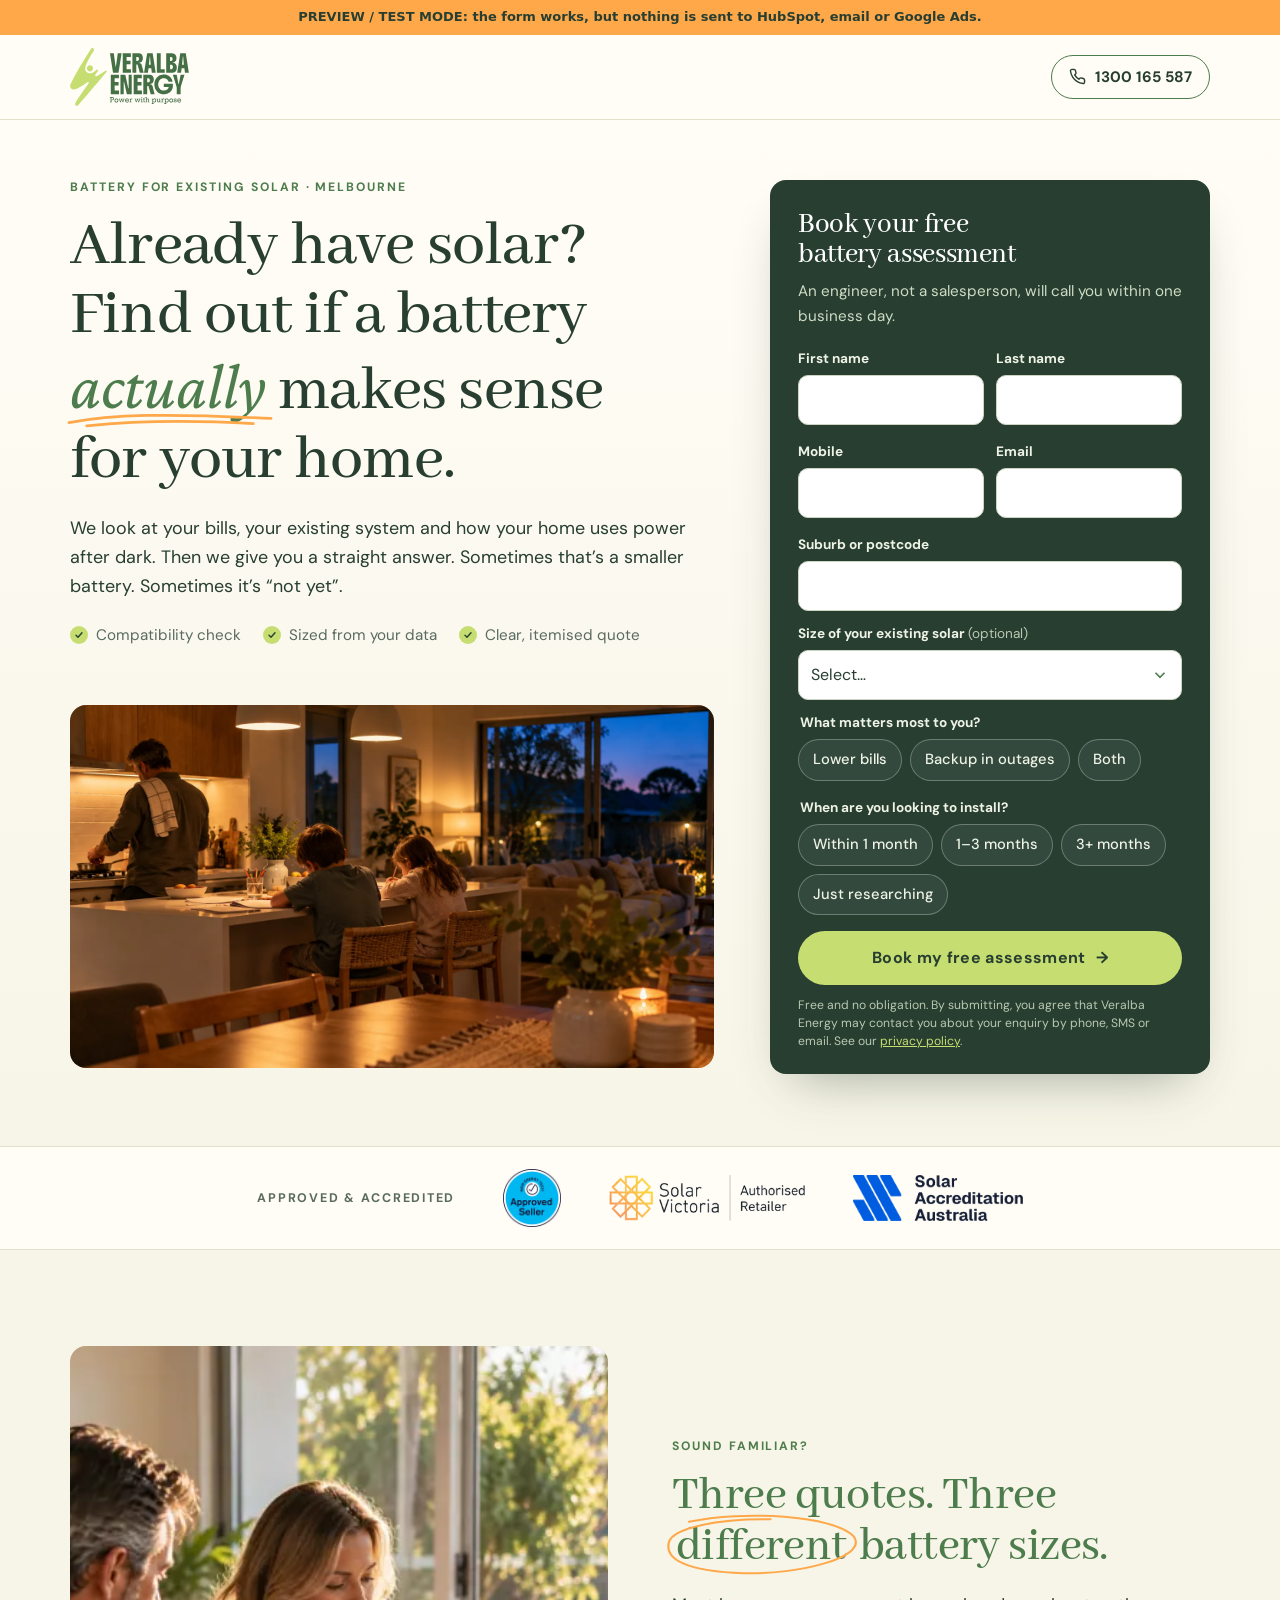
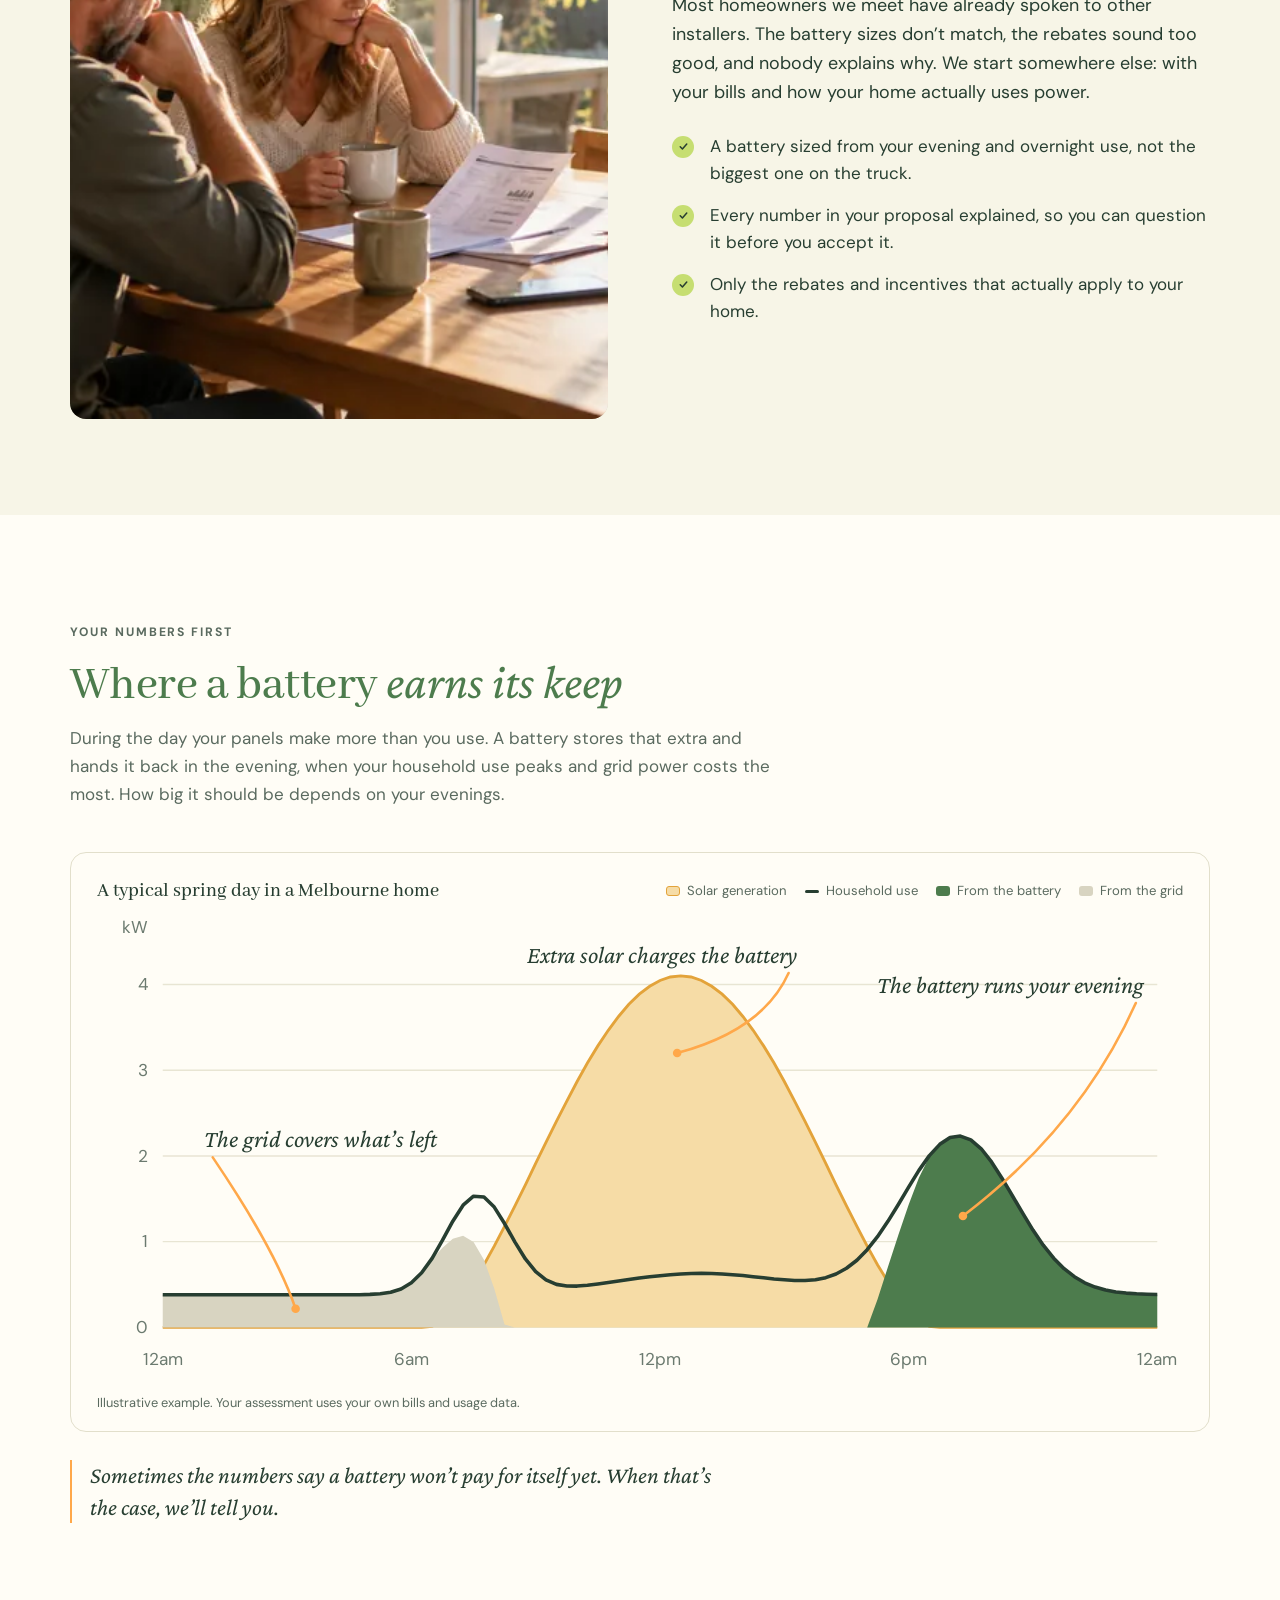
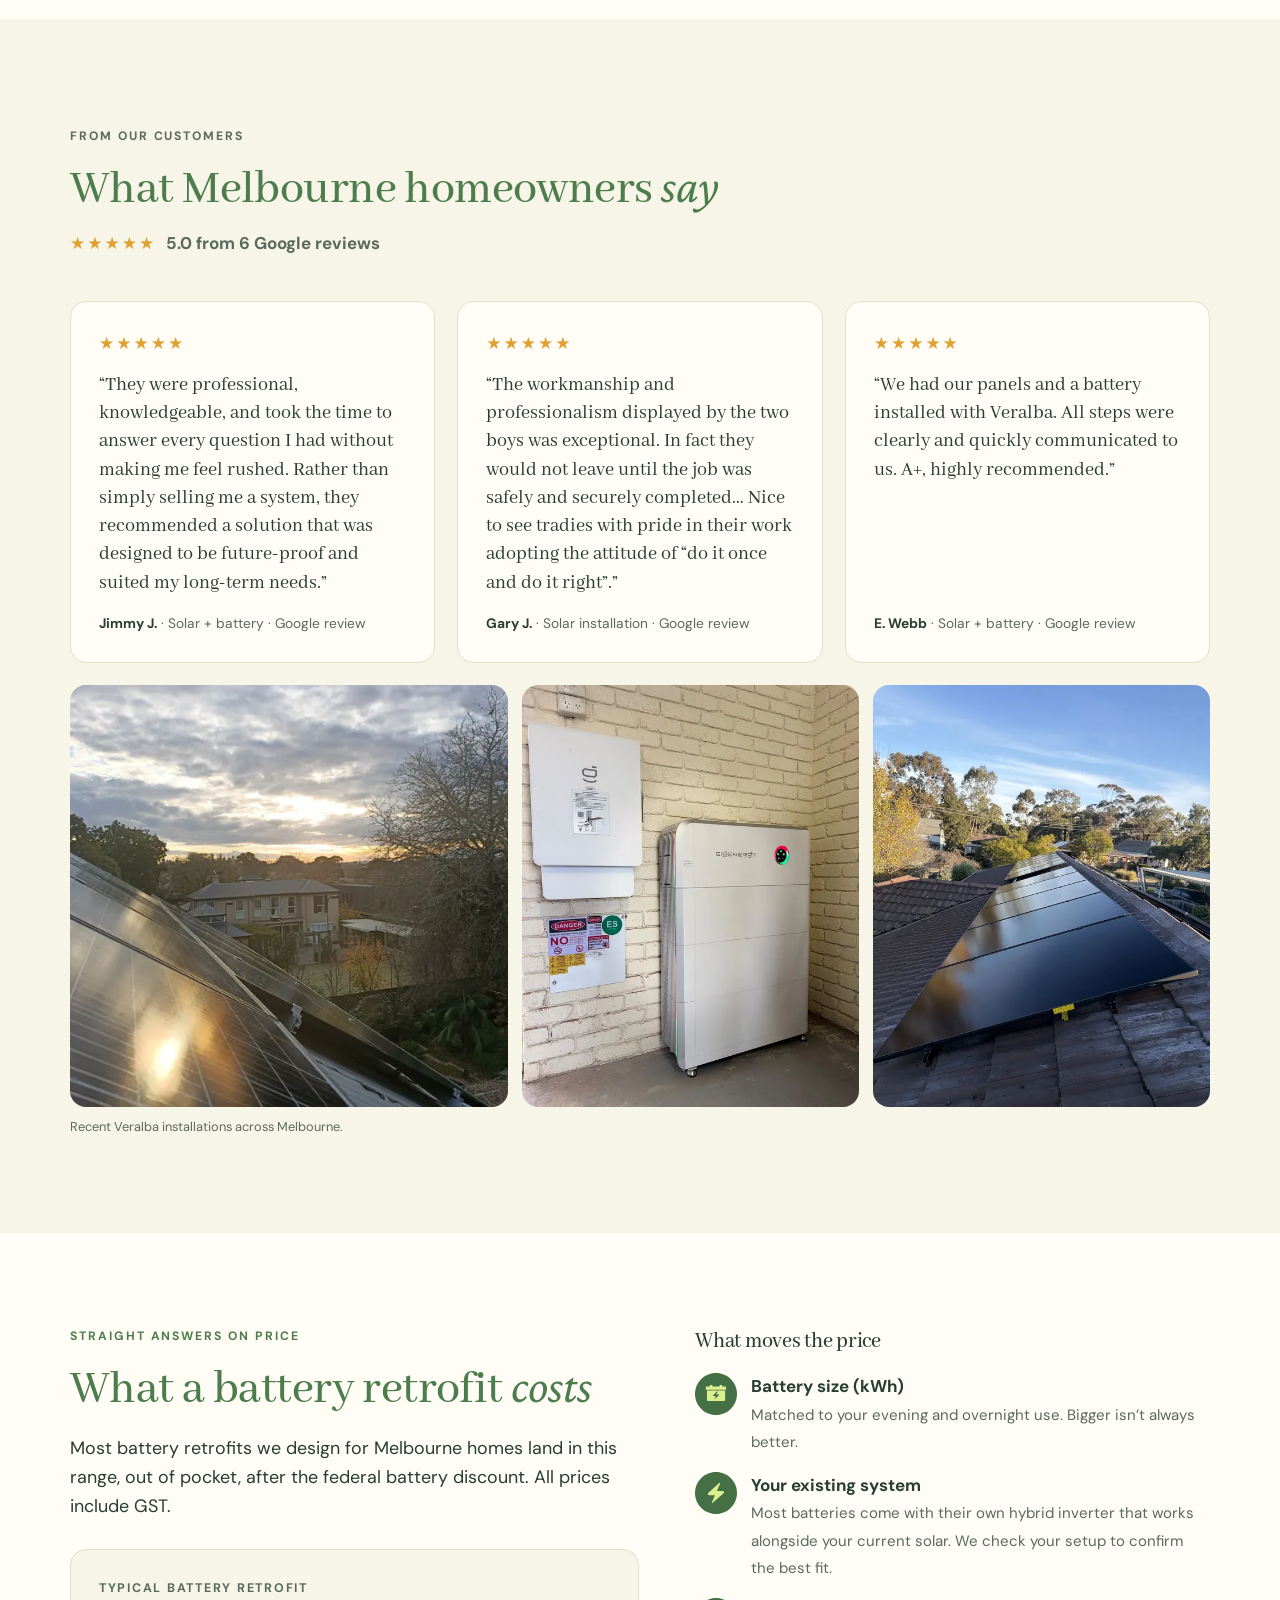
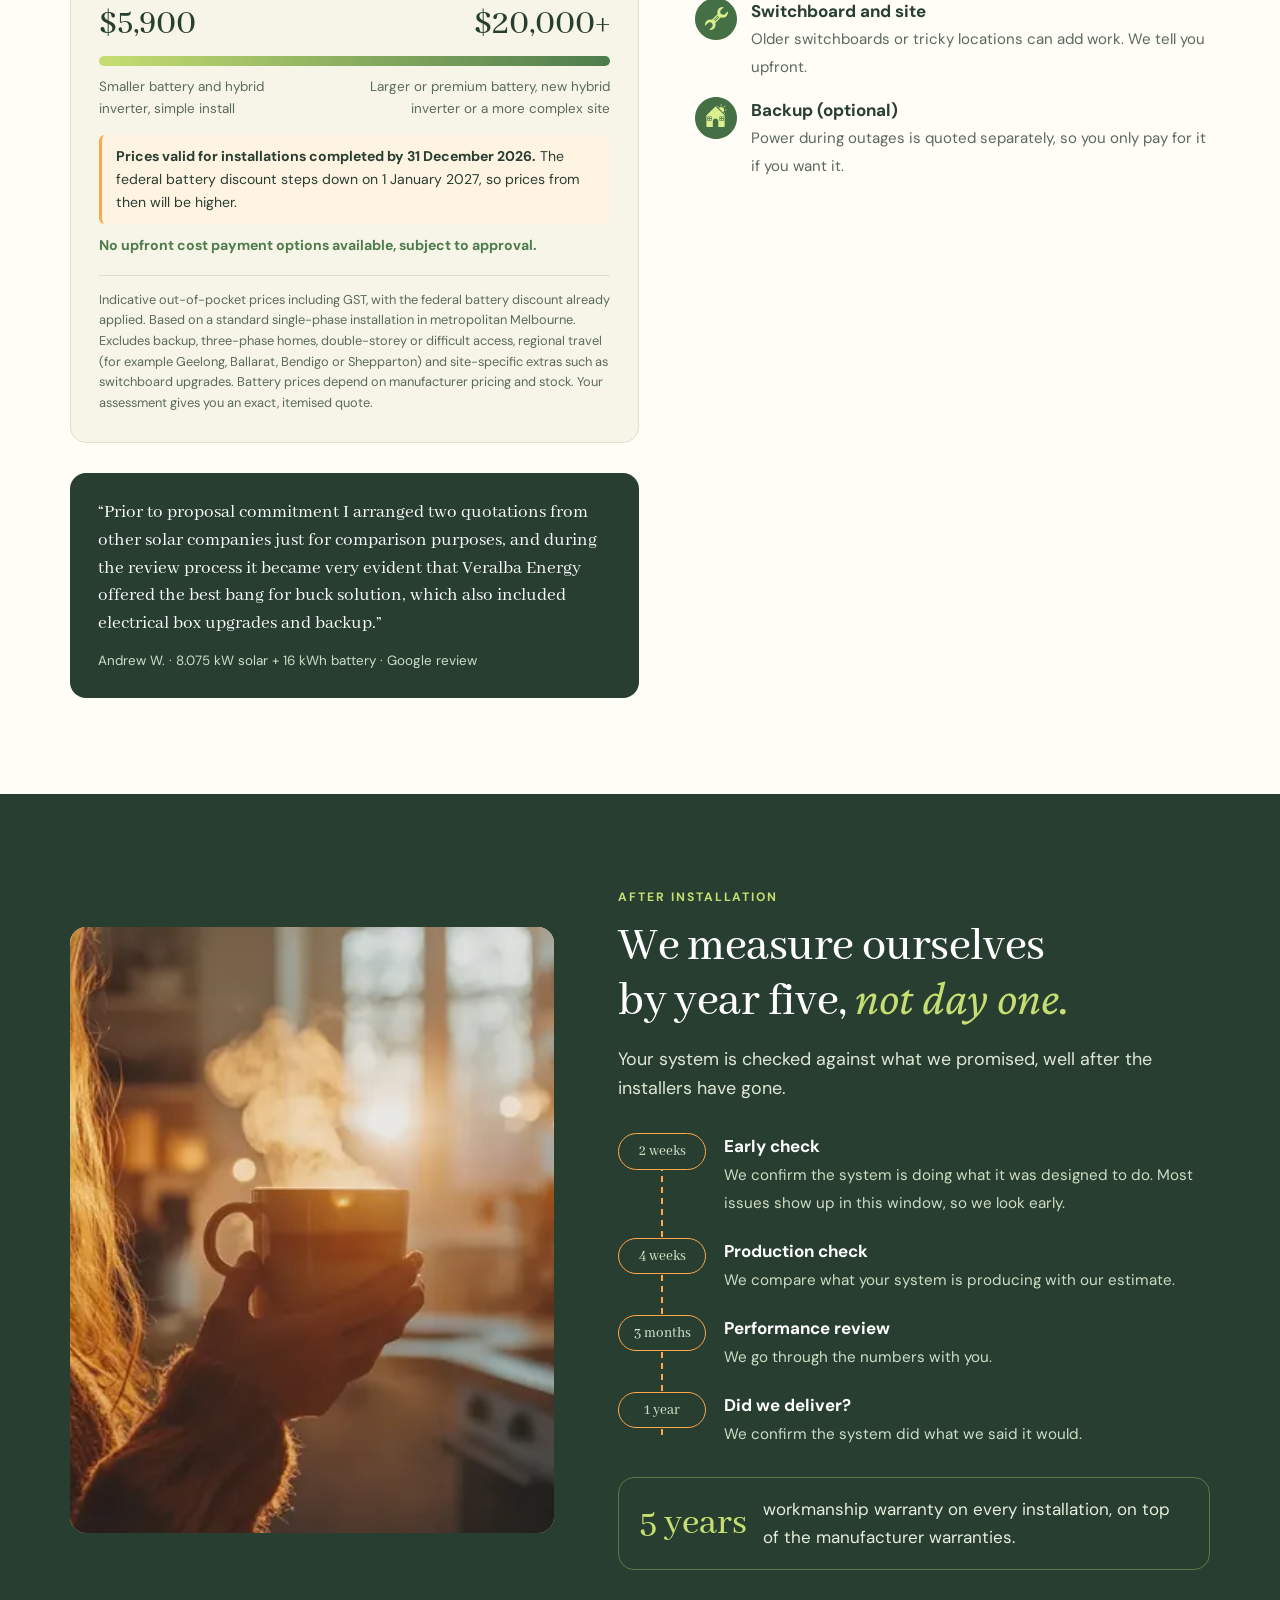
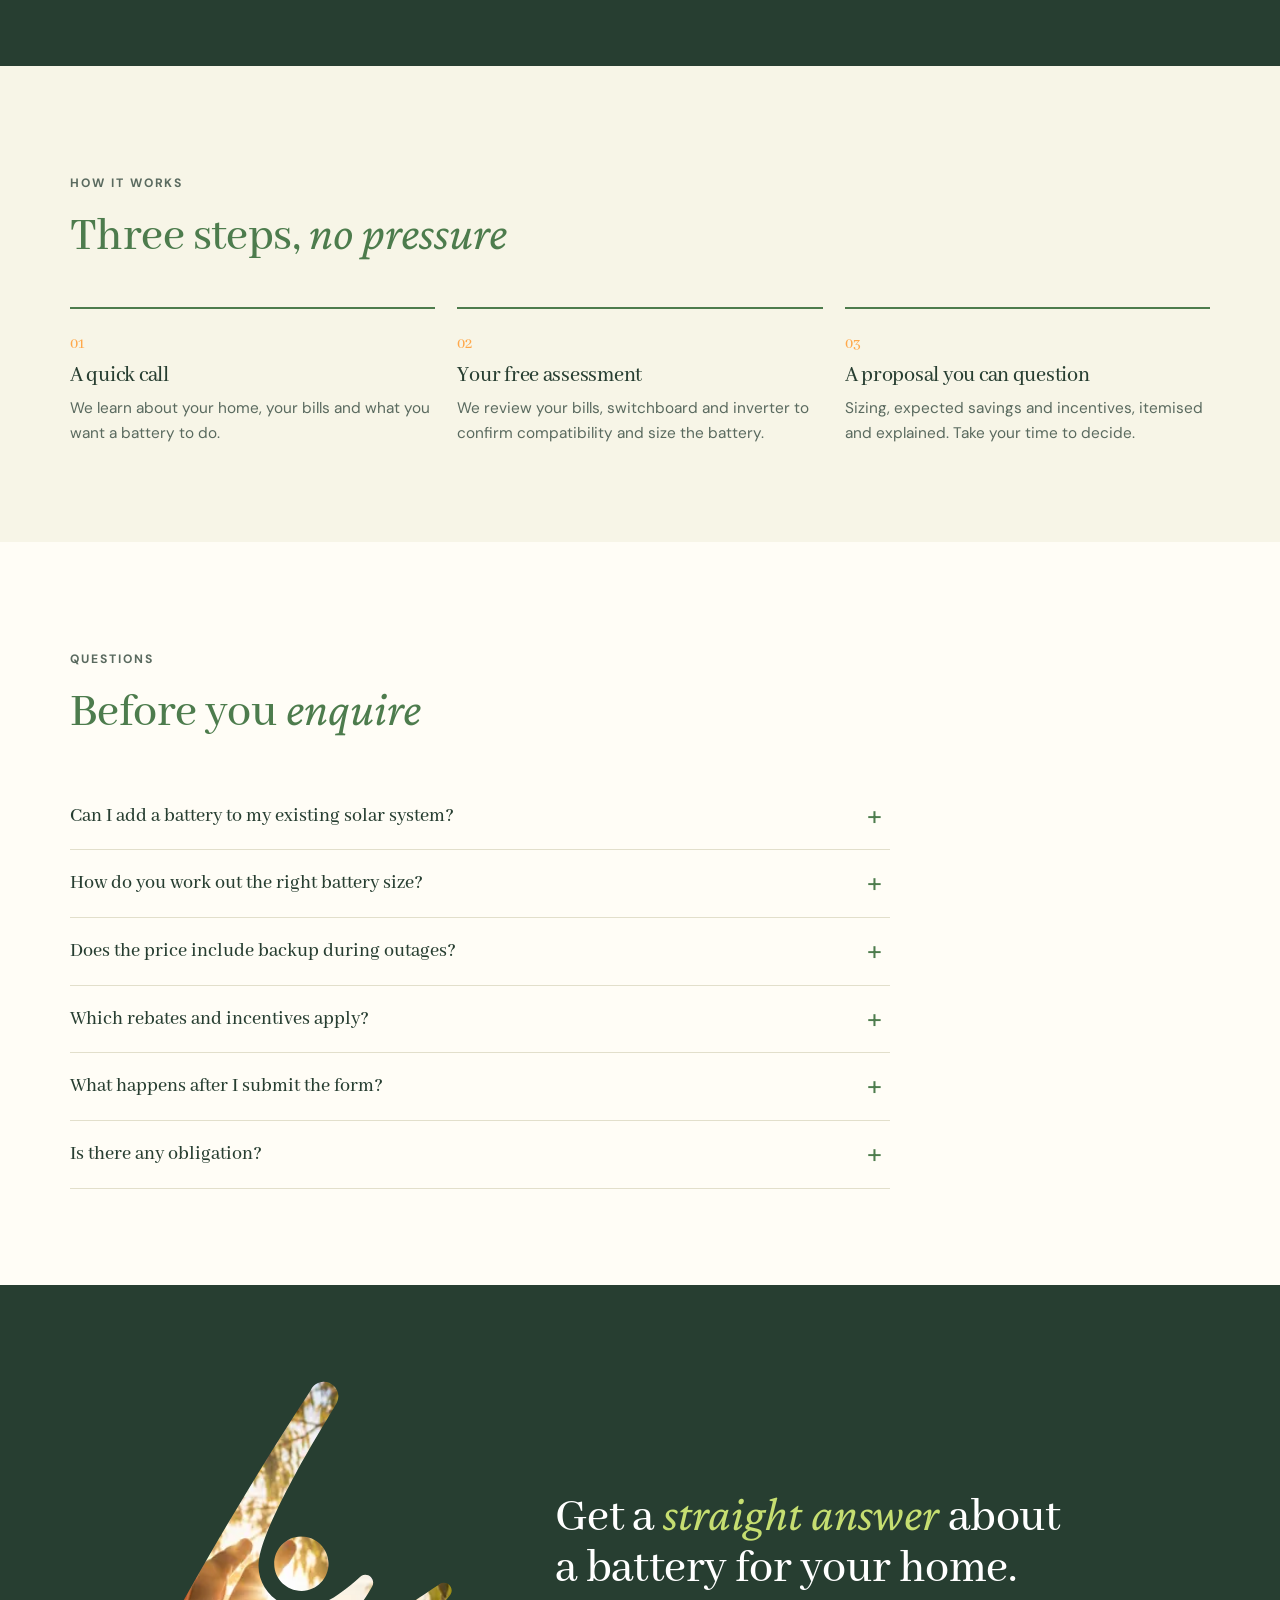
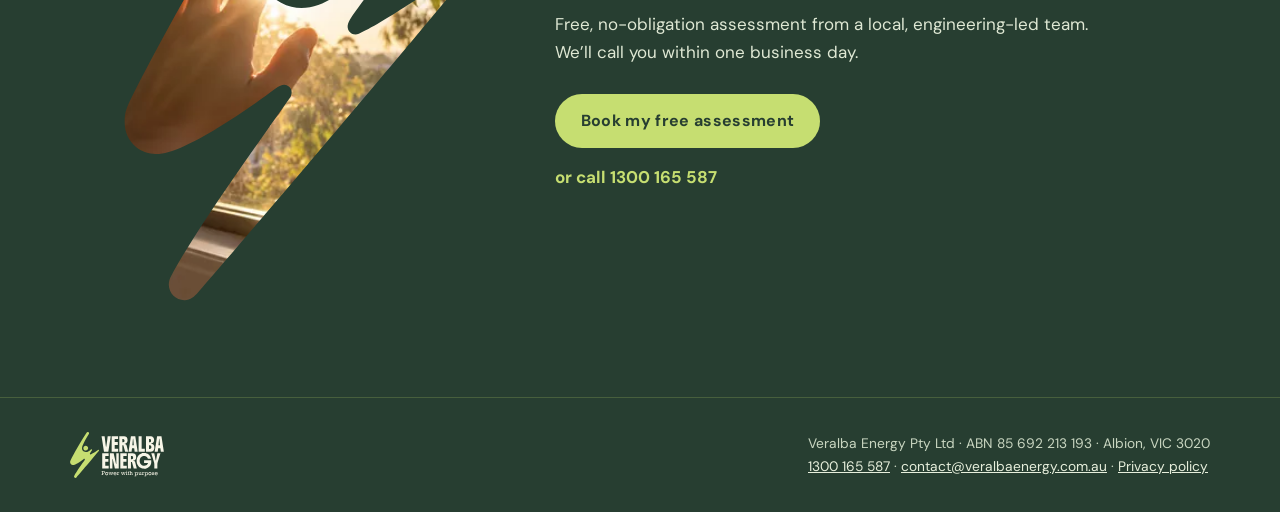
==== commit b35df281: "Show suburb only (Albion, VIC 3020) instead of street address Co-Authored-By: Claude Opus 5.5 <norep" ====
--- a/battery-assessment/index.html
+++ b/battery-assessment/index.html
@@ -103,7 +103,7 @@
   </div>
 </section>
 
-<section class="s">
+<section class="s" id="reviews">
   <div class="wrap">
     <div class="head">
       <p class="eyebrow">From our customers</p>
@@ -144,7 +144,7 @@
   </div>
 </section>
 
-<section class="s dark">
+<section class="s dark" id="aftercare">
   <div class="wrap care">
     <div class="photo tall"><img src="../assets/img/coffee-1200.webp" srcset="../assets/img/coffee-700.webp 700w, ../assets/img/coffee-1200.webp 1200w" sizes="(max-width:980px) 100vw, 500px" alt="Morning coffee in a sunlit kitchen" width="1200" height="673" loading="lazy" style="object-position:48% 50%"></div>
     <div>
@@ -162,7 +162,7 @@
   </div>
 </section>
 
-<section class="s">
+<section class="s" id="how-it-works">
   <div class="wrap">
     <div class="head"><p class="eyebrow">How it works</p><h2>Three steps, <span class="hl">no pressure</span></h2></div>
     <div class="steps">
@@ -173,7 +173,7 @@
   </div>
 </section>
 
-<section class="s paper">
+<section class="s paper" id="faq">
   <div class="wrap">
     <div class="head"><p class="eyebrow">Questions</p><h2>Before you <span class="hl">enquire</span></h2></div>
     <div class="faq"><details><summary>Can I add a battery to my existing solar system?</summary><p>In most cases, yes. Most battery retrofits come with their own hybrid inverter, which works alongside your existing solar system. We check your current inverter, your switchboard and whether your home is single or three phase, and explain the options in your assessment.</p></details><details><summary>How do you work out the right battery size?</summary><p>We look at your electricity bills, how much solar you currently export and how much power you use in the evening and overnight. The goal is a battery that pays its way, not the biggest one we can sell.</p></details><details><summary>Does the price include backup during outages?</summary><p>No. The range above is without backup. If keeping the lights on during an outage matters to you, tell us and we&rsquo;ll quote partial or whole-home backup separately.</p></details><details><summary>Which rebates and incentives apply?</summary><p>The price range already includes the federal battery discount. Other incentives depend on your eligibility, so we check what applies to your home and show it clearly in your quote.</p></details><details><summary>What happens after I submit the form?</summary><p>An engineer will call you within one business day. To give you an accurate quote we&rsquo;ll ask for a recent electricity bill and a few photos: your switchboard, your inverter label and where the battery could go.</p></details><details><summary>Is there any obligation?</summary><p>None. The assessment is free, and there&rsquo;s no pressure to go ahead.</p></details></div>
@@ -194,7 +194,7 @@
 </main>
 <footer><div class="wrap">
   <img src="../assets/img/logo-dark-bg.svg" alt="Veralba Energy" width="94" height="46">
-  <div>Veralba Energy Pty Ltd · ABN 85 692 213 193 · 2/24 Wyalong St, Albion VIC 3020<br>
+  <div>Veralba Energy Pty Ltd · ABN 85 692 213 193 · Albion, VIC 3020<br>
   <a href="tel:1300165587">1300 165 587</a> · <a href="mailto:contact@veralbaenergy.com.au">contact@veralbaenergy.com.au</a> · <a href="https://veralbaenergy.com.au/privacy-policy/" target="_blank" rel="noopener">Privacy policy</a></div>
 </div></footer>
 
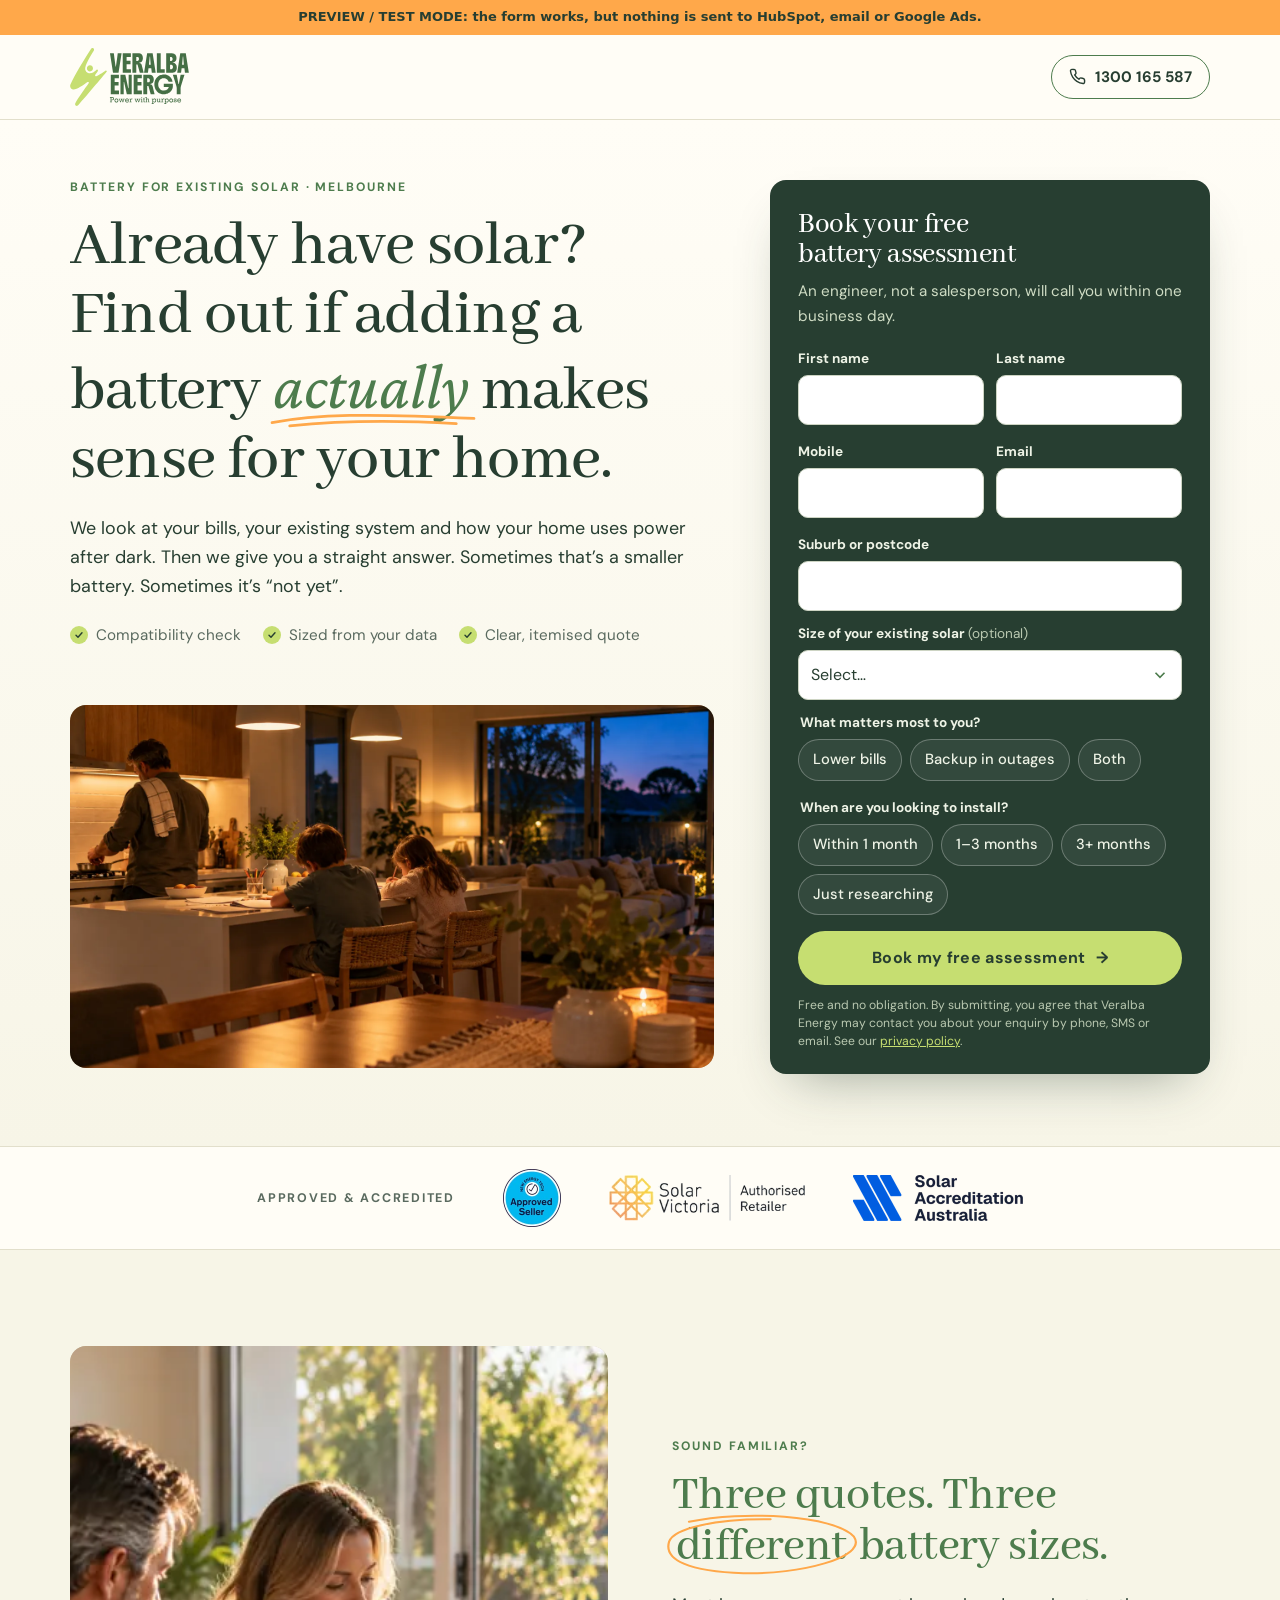
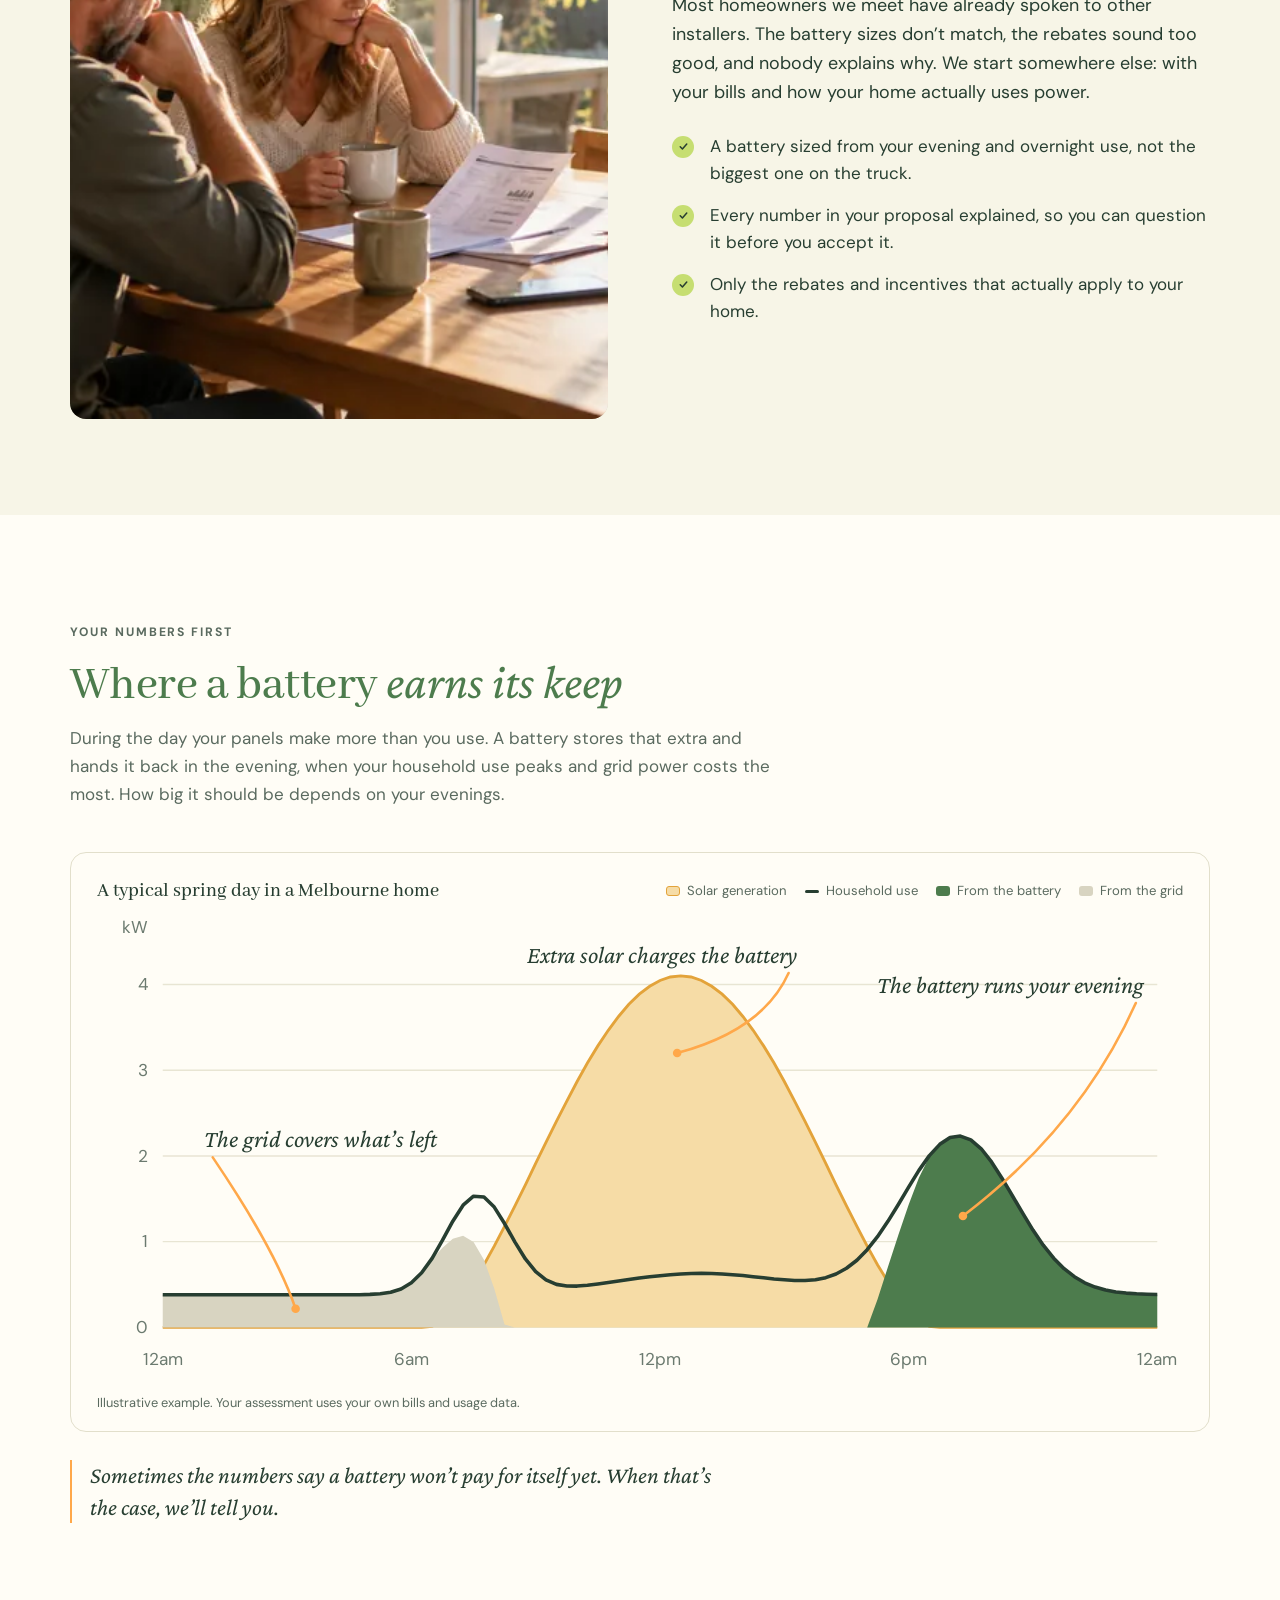
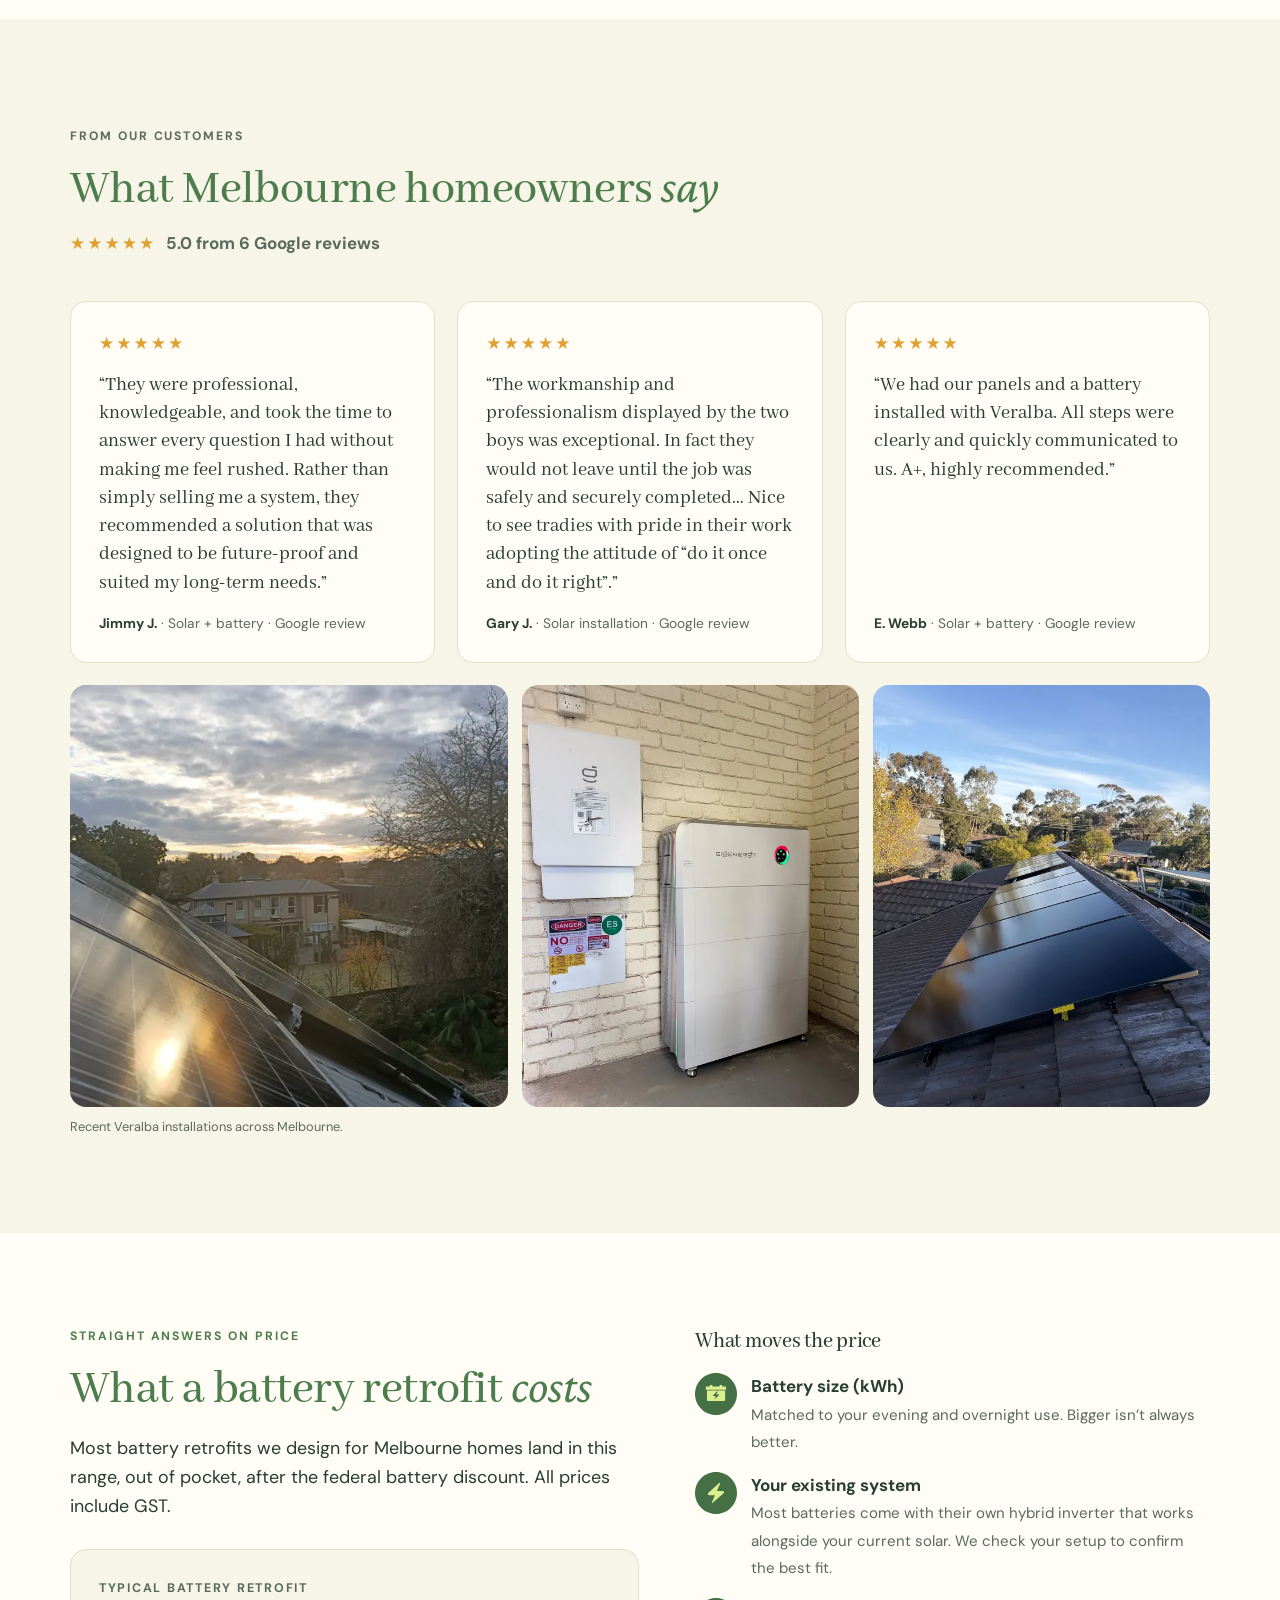
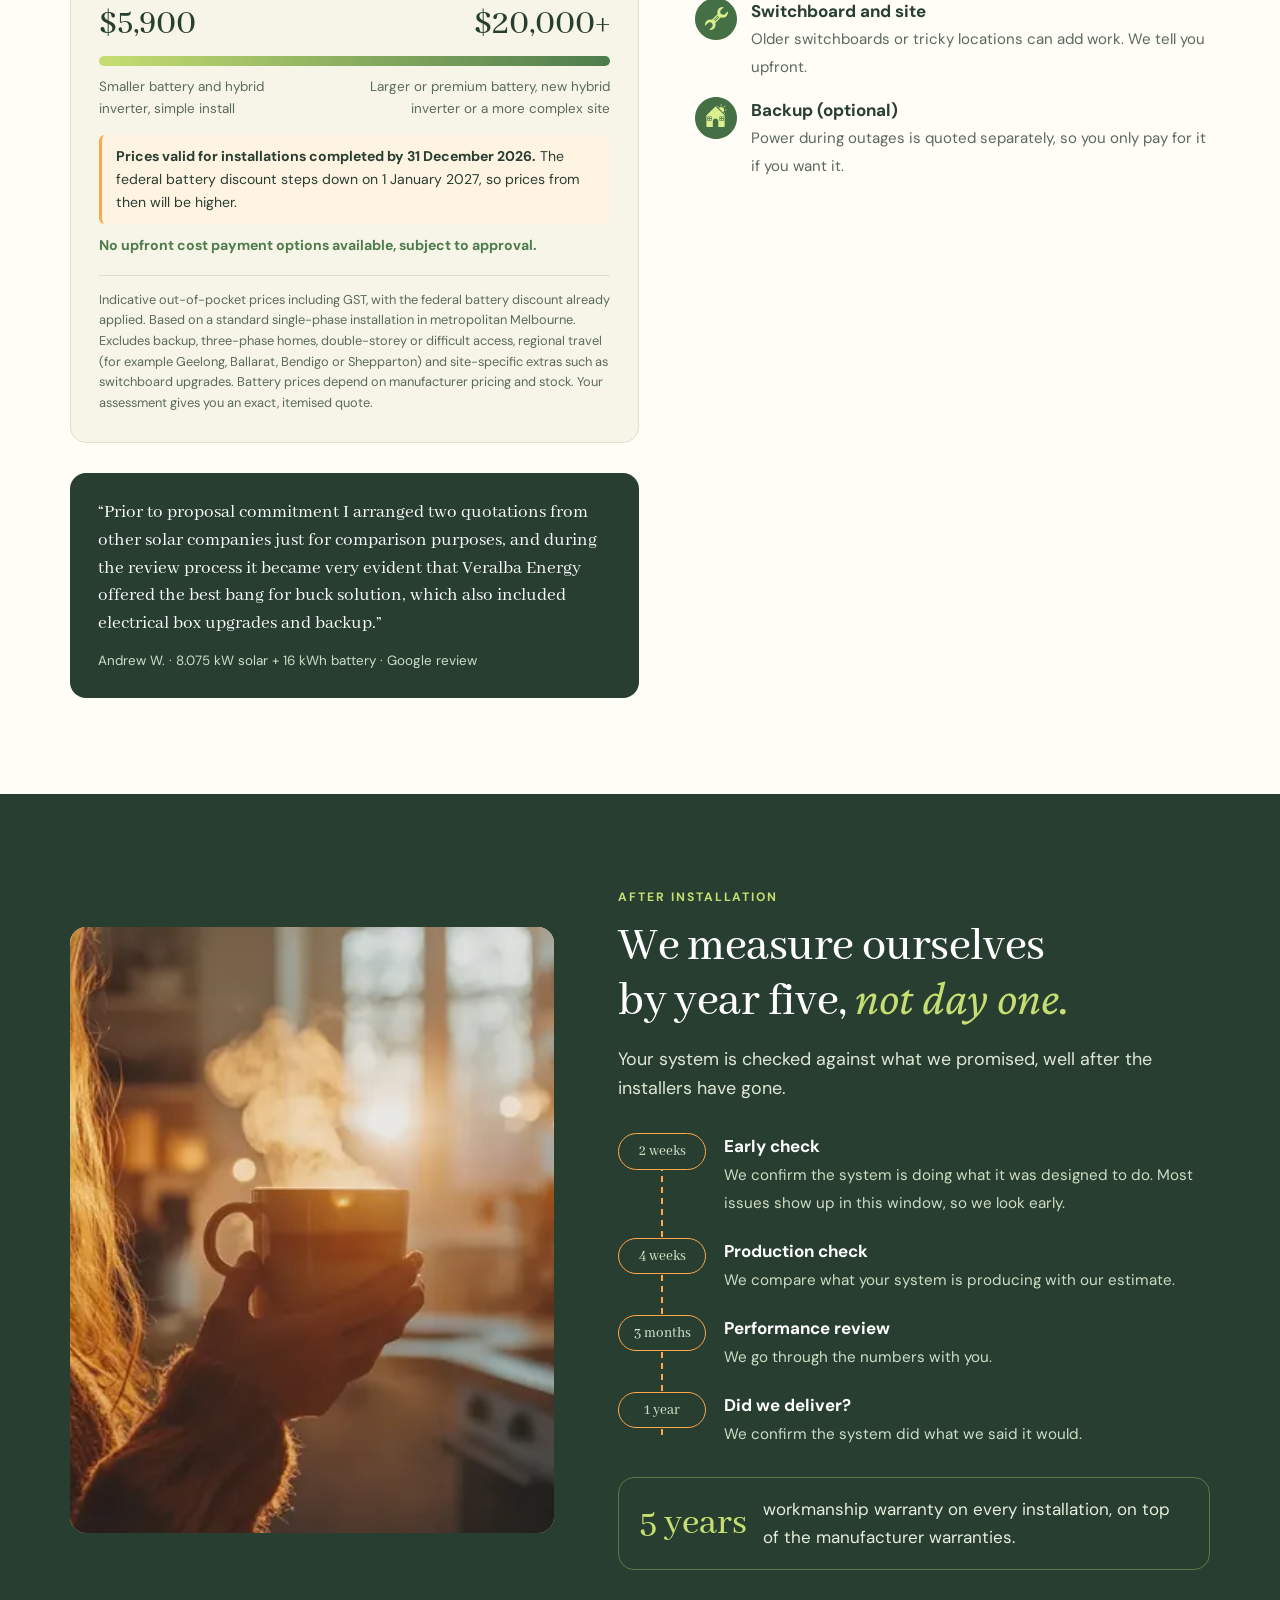
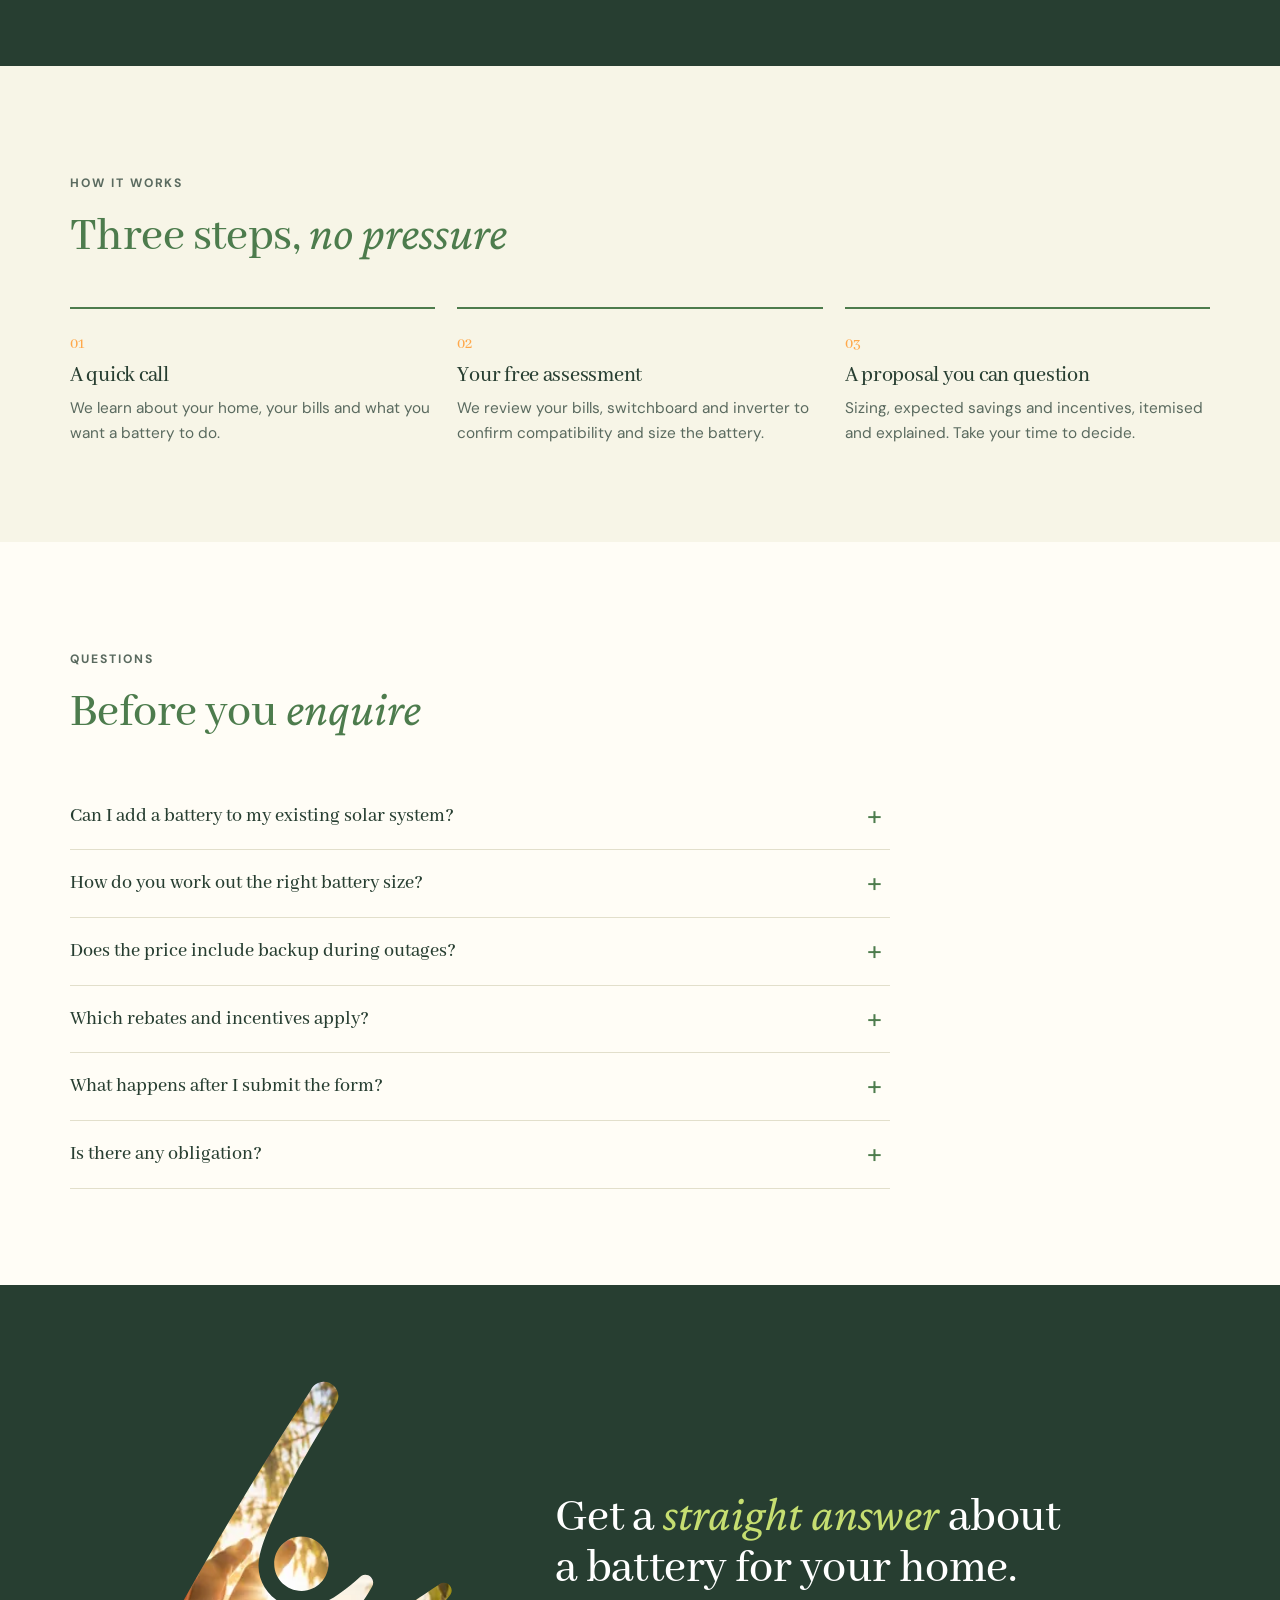
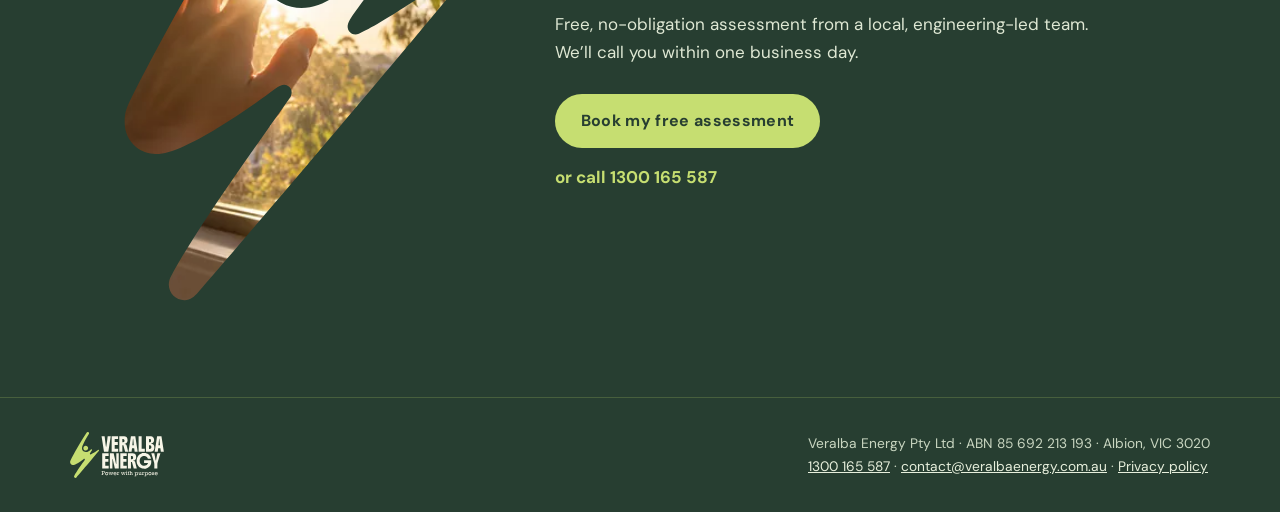
==== commit a9982d97: "Battery landing: faster mobile load and closer keyword match - Load gtag.js after the page's load ev" ====
--- a/battery-assessment/index.html
+++ b/battery-assessment/index.html
@@ -13,10 +13,14 @@
 <link rel="apple-touch-icon" href="../apple-touch-icon.png">
 <link rel="preconnect" href="https://fonts.googleapis.com">
 <link rel="preconnect" href="https://fonts.gstatic.com" crossorigin>
-<link rel="stylesheet" href="https://fonts.googleapis.com/css2?family=Abhaya+Libre:wght@500;600&family=Crimson+Pro:ital,wght@1,400;1,500&family=DM+Sans:opsz,wght@9..40,400;9..40,500;9..40,700&display=swap">
+<link rel="preload" as="style" href="https://fonts.googleapis.com/css2?family=Abhaya+Libre:wght@500;600&family=Crimson+Pro:ital,wght@1,400;1,500&family=DM+Sans:opsz,wght@9..40,400;9..40,500;9..40,700&display=swap">
+<link rel="stylesheet" href="https://fonts.googleapis.com/css2?family=Abhaya+Libre:wght@500;600&family=Crimson+Pro:ital,wght@1,400;1,500&family=DM+Sans:opsz,wght@9..40,400;9..40,500;9..40,700&display=swap" media="print" onload="this.media='all'">
+<noscript><link rel="stylesheet" href="https://fonts.googleapis.com/css2?family=Abhaya+Libre:wght@500;600&family=Crimson+Pro:ital,wght@1,400;1,500&family=DM+Sans:opsz,wght@9..40,400;9..40,500;9..40,700&display=swap"></noscript>
+<link rel="preload" as="image" href="../assets/img/evening-800.webp" media="(max-width:700px)" fetchpriority="high">
 <link rel="stylesheet" href="../assets/site.css">
-<script async src="https://www.googletagmanager.com/gtag/js?id=G-YVVDXL7H44"></script>
-<script>window.dataLayer=window.dataLayer||[];function gtag(){dataLayer.push(arguments);}gtag('js',new Date());gtag('config','G-YVVDXL7H44');</script>
+<script>window.dataLayer=window.dataLayer||[];function gtag(){dataLayer.push(arguments);}gtag('js',new Date());gtag('config','G-YVVDXL7H44');
+/* Load gtag.js after the page has rendered so it does not compete with the hero on mobile. Calls made before then are queued in dataLayer and sent once it loads. */
+(function(){function l(){var s=document.createElement('script');s.async=true;s.src='https://www.googletagmanager.com/gtag/js?id=G-YVVDXL7H44';document.head.appendChild(s);}if(document.readyState==='complete')l();else addEventListener('load',l);})();</script>
 </head>
 <body>
 <header class="top"><div class="wrap">
@@ -29,7 +33,7 @@
   <div class="wrap">
     <div class="hero-text">
       <p class="eyebrow">Battery for existing solar · Melbourne</p>
-      <h1>Already have solar? Find out if a battery <span class="hl u">actually</span> makes sense for your home.</h1>
+      <h1>Already have solar? Find out if adding a battery <span class="hl u">actually</span> makes sense for your home.</h1>
       <p class="lede">We look at your bills, your existing system and how your home uses power after dark. Then we give you a straight answer. Sometimes that&rsquo;s a smaller battery. Sometimes it&rsquo;s &ldquo;not yet&rdquo;.</p>
       <ul class="chips"><li>Compatibility check</li><li>Sized from your data</li><li>Clear, itemised quote</li></ul>
     </div>
@@ -65,9 +69,9 @@
 
 <div class="badges"><div class="wrap">
   <p>Approved &amp; accredited</p>
-  <img class="tall" src="../assets/img/badge-netcc.png" alt="New Energy Tech Approved Seller" width="58" height="58">
-  <img src="../assets/img/badge-solar-victoria.png" alt="Solar Victoria Authorised Retailer" width="196" height="46">
-  <img src="../assets/img/badge-saa.png" alt="Solar Accreditation Australia" width="170" height="46">
+  <img class="tall" src="../assets/reconnect/img/badge-netcc.be13c91b.webp" alt="New Energy Tech Approved Seller" width="58" height="58" loading="lazy" decoding="async">
+  <img src="../assets/reconnect/img/badge-solar-victoria.8e7cba6a.webp" alt="Solar Victoria Authorised Retailer" width="196" height="46" loading="lazy" decoding="async">
+  <img src="../assets/reconnect/img/badge-saa.b4748e88.webp" alt="Solar Accreditation Australia" width="170" height="46" loading="lazy" decoding="async">
 </div></div>
 
 <section class="s">
@@ -193,7 +197,7 @@
 </section>
 </main>
 <footer><div class="wrap">
-  <img src="../assets/img/logo-dark-bg.svg" alt="Veralba Energy" width="94" height="46">
+  <img src="../assets/img/logo-dark-bg.svg" alt="Veralba Energy" width="94" height="46" loading="lazy" decoding="async">
   <div>Veralba Energy Pty Ltd · ABN 85 692 213 193 · Albion, VIC 3020<br>
   <a href="tel:1300165587">1300 165 587</a> · <a href="mailto:contact@veralbaenergy.com.au">contact@veralbaenergy.com.au</a> · <a href="https://veralbaenergy.com.au/privacy-policy/" target="_blank" rel="noopener">Privacy policy</a></div>
 </div></footer>
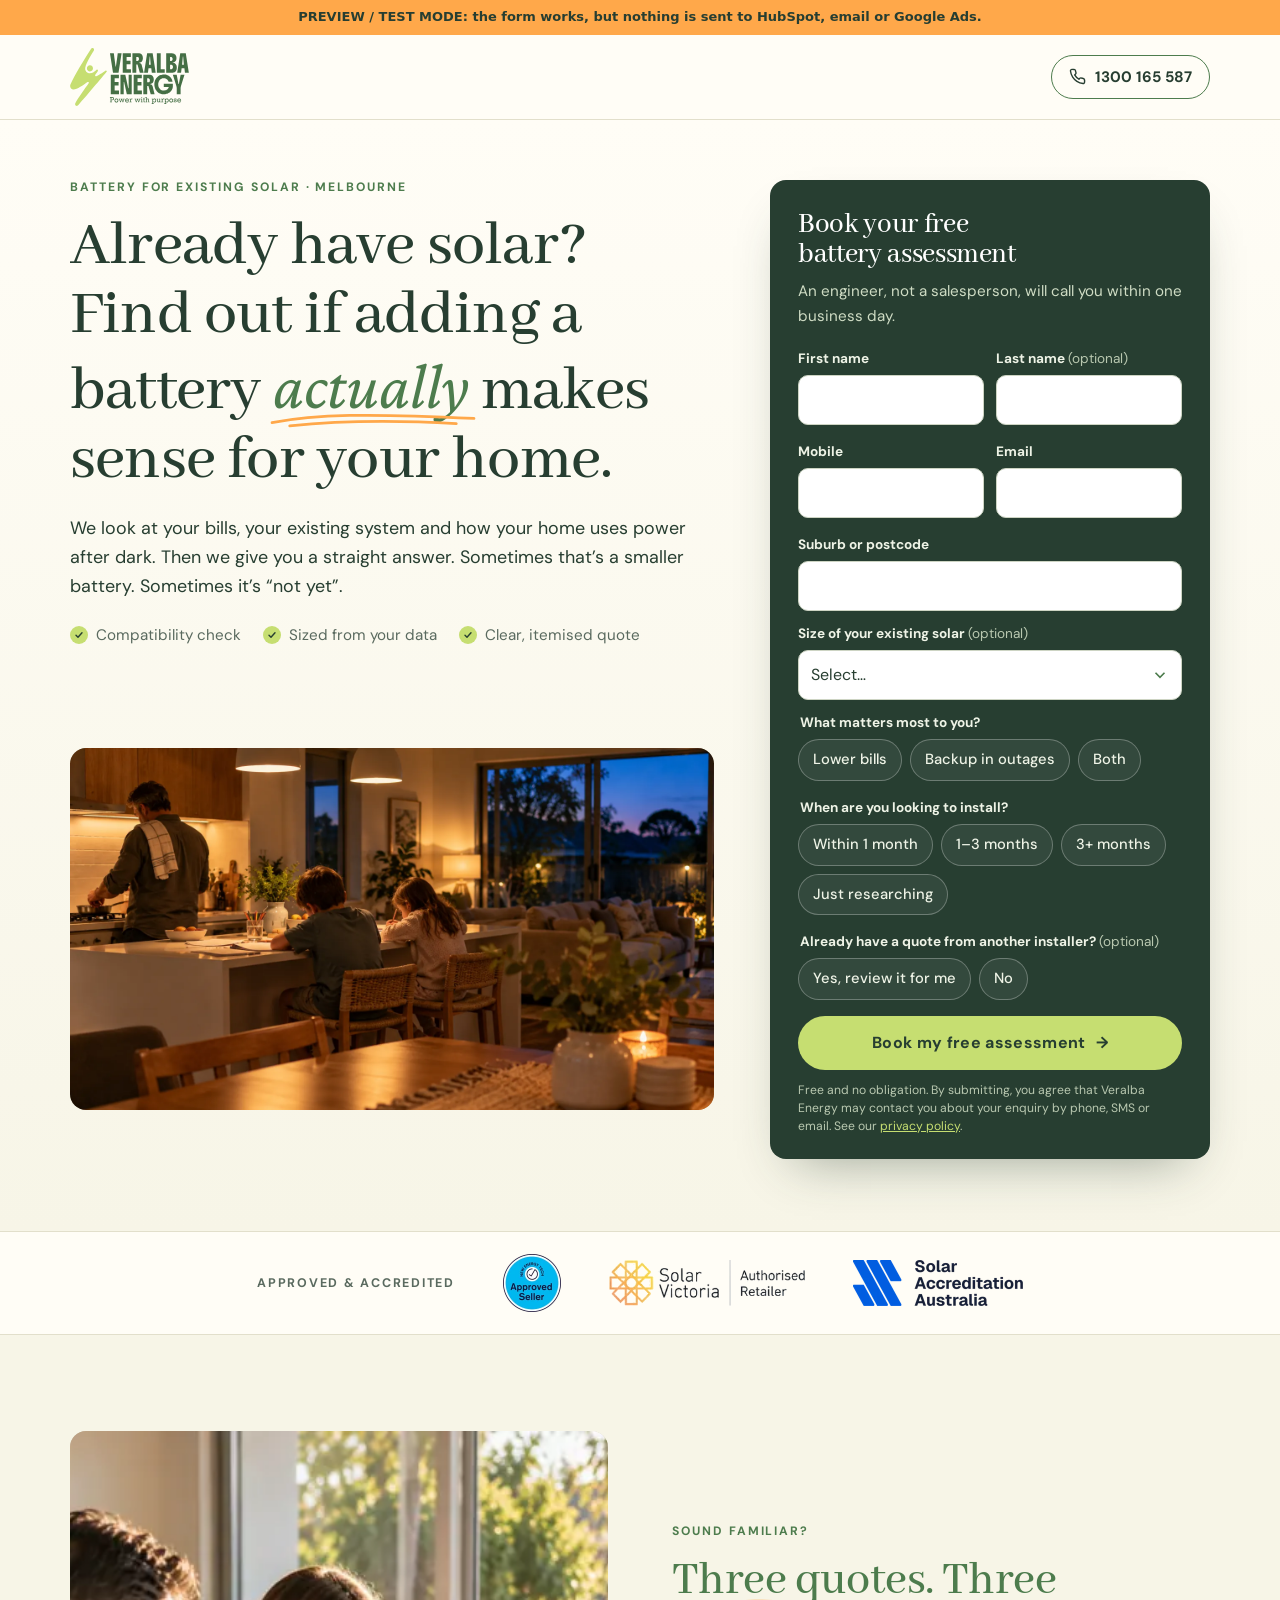
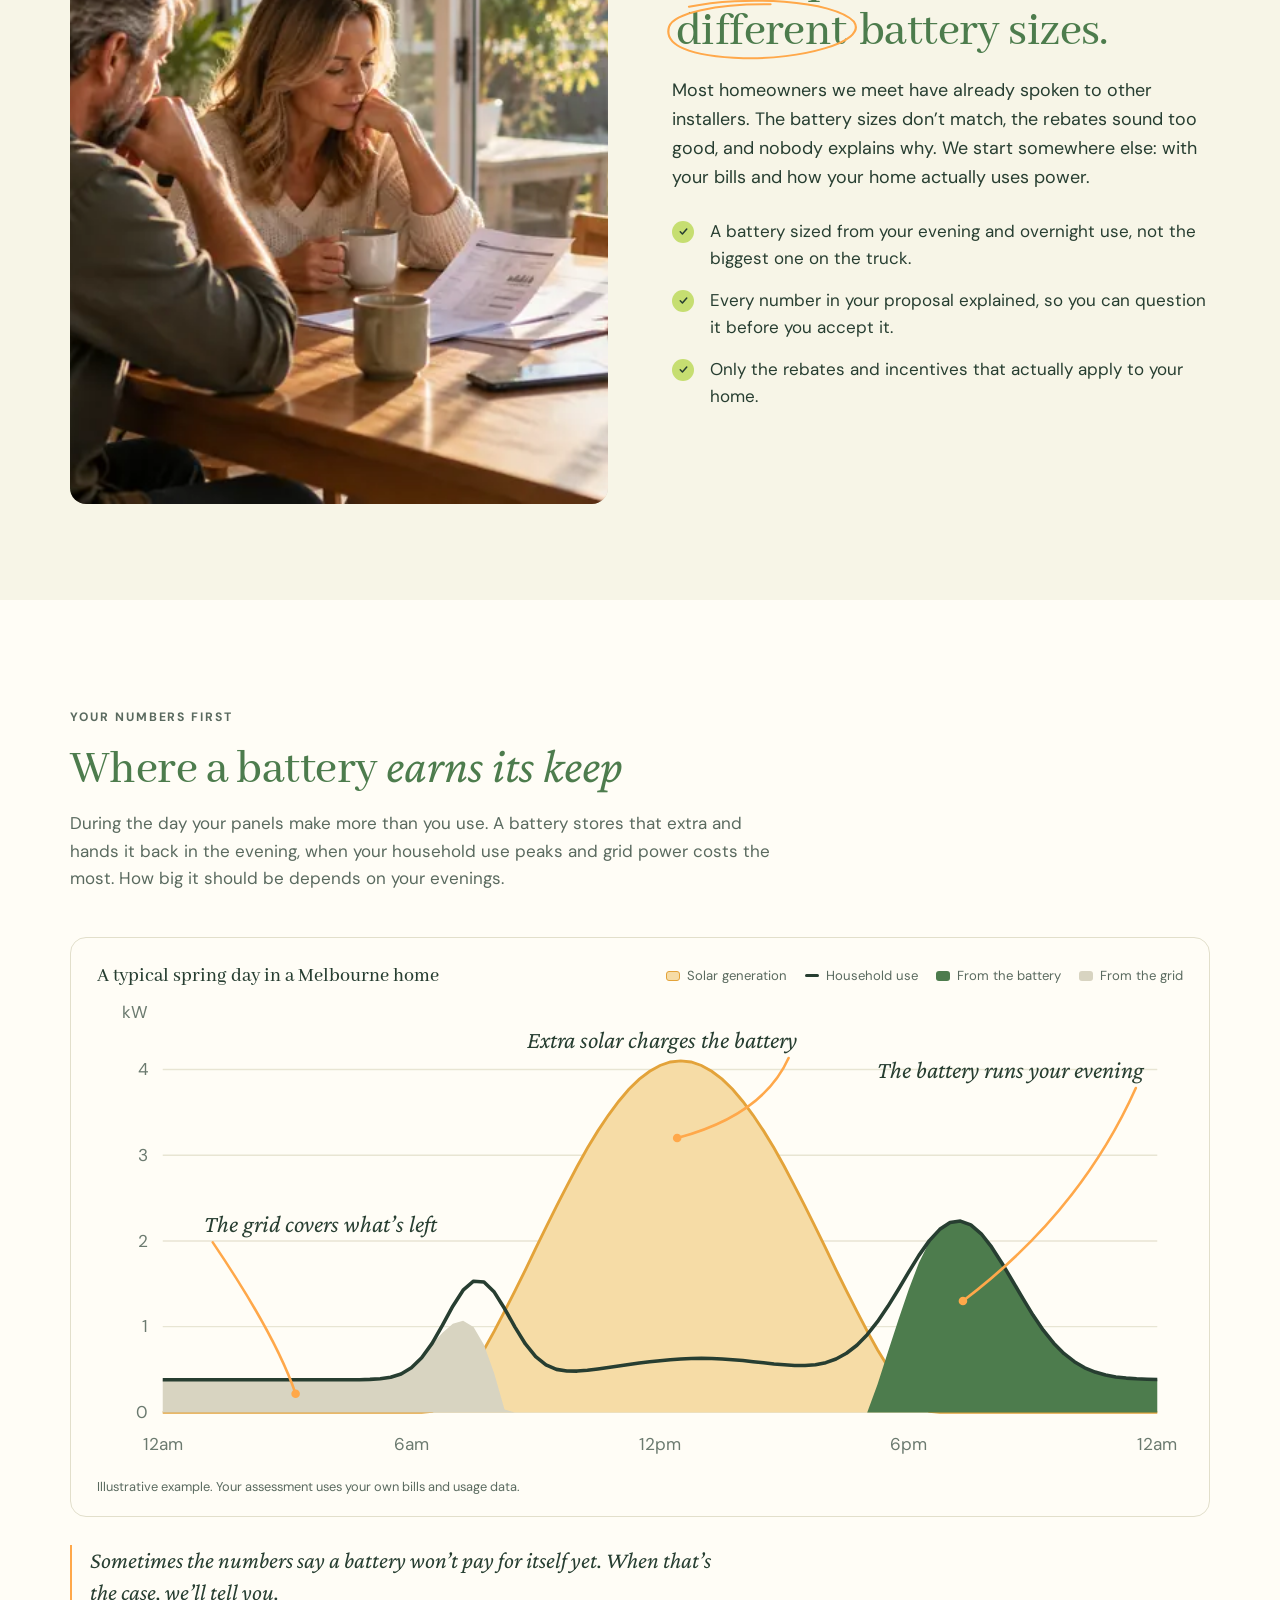
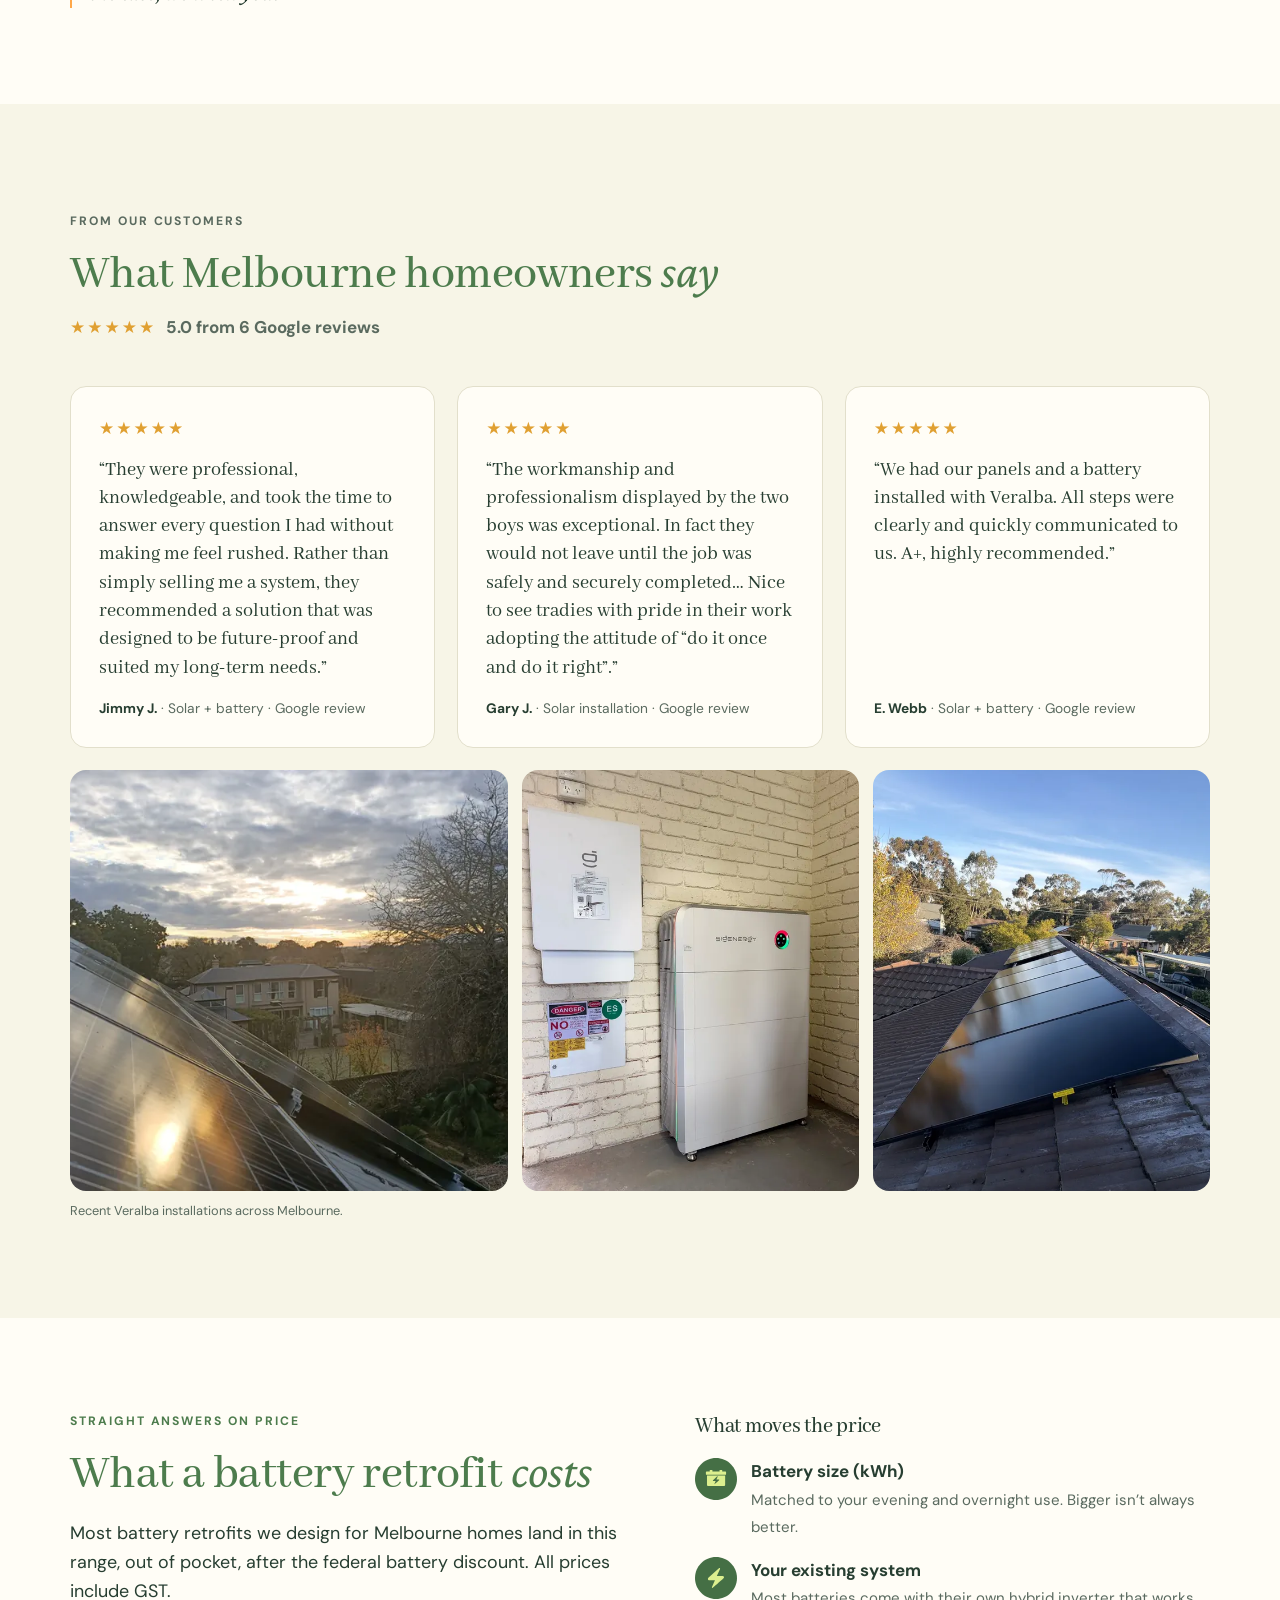
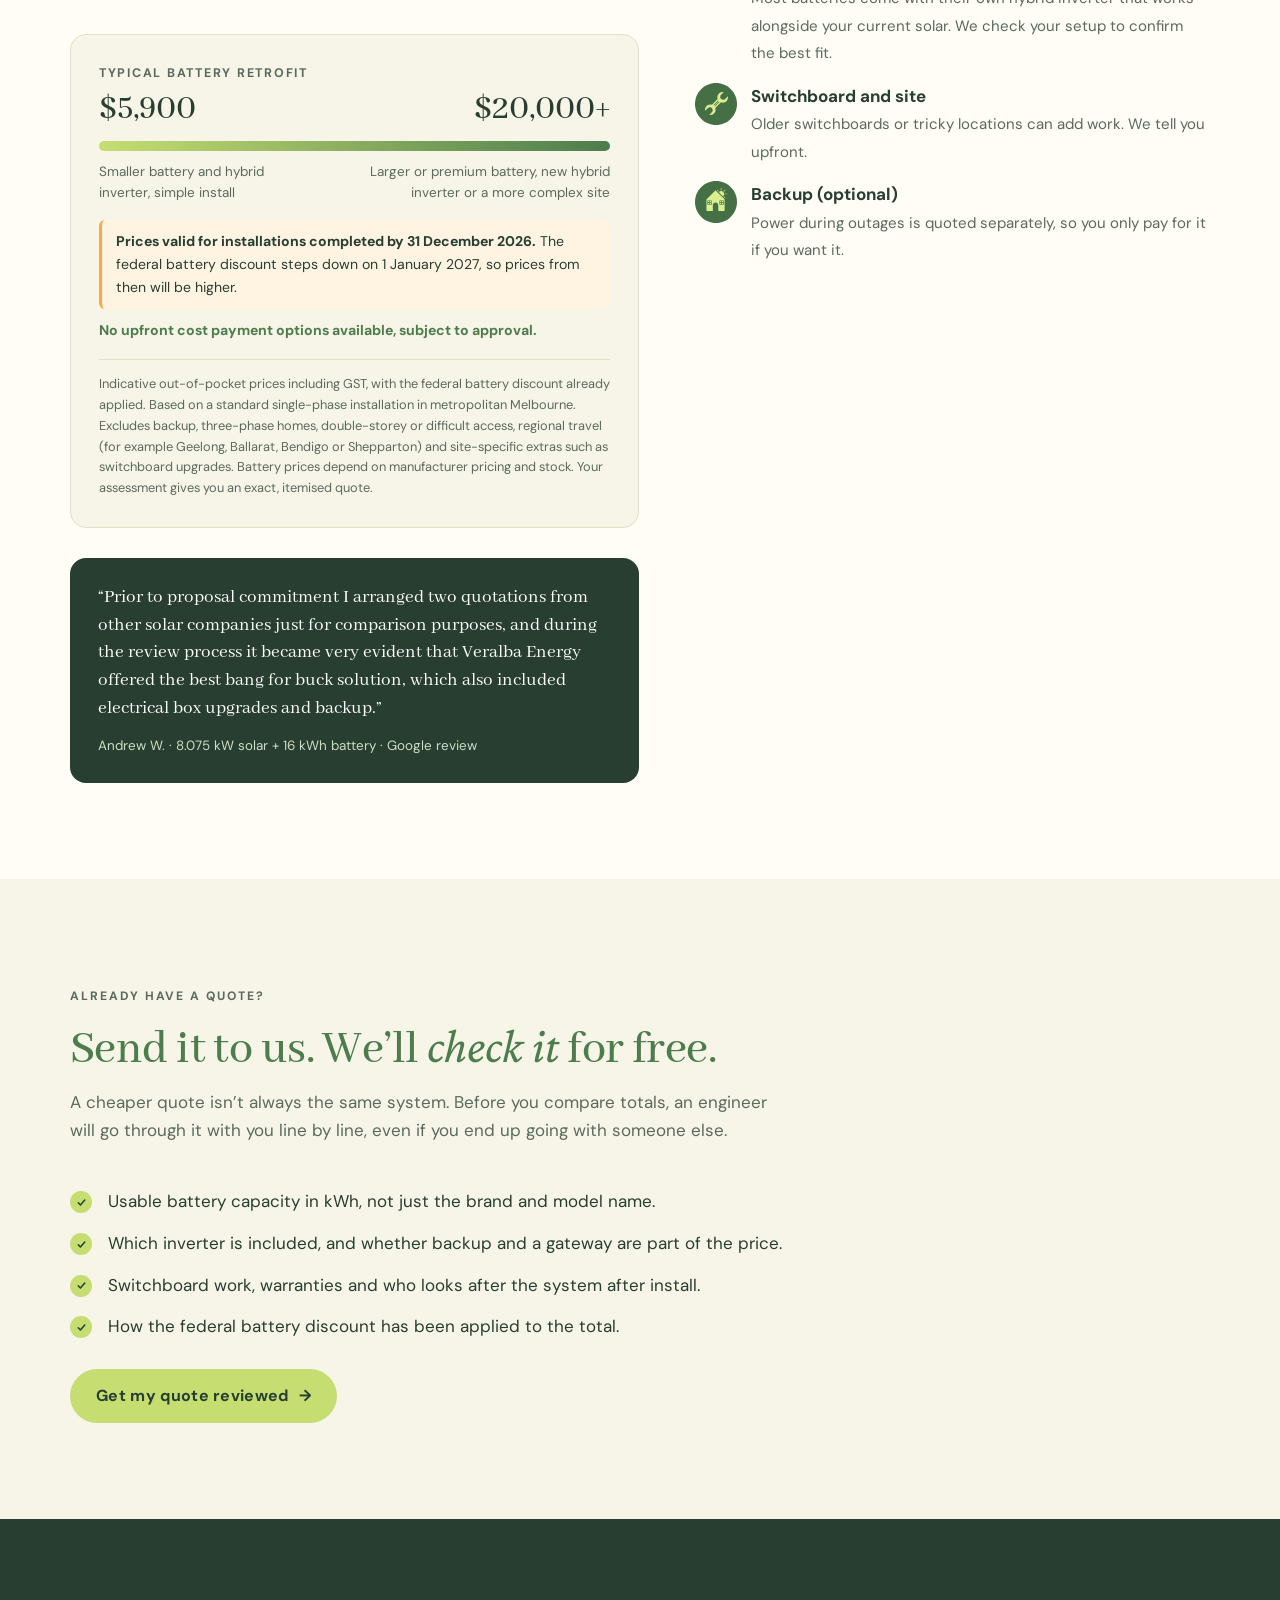
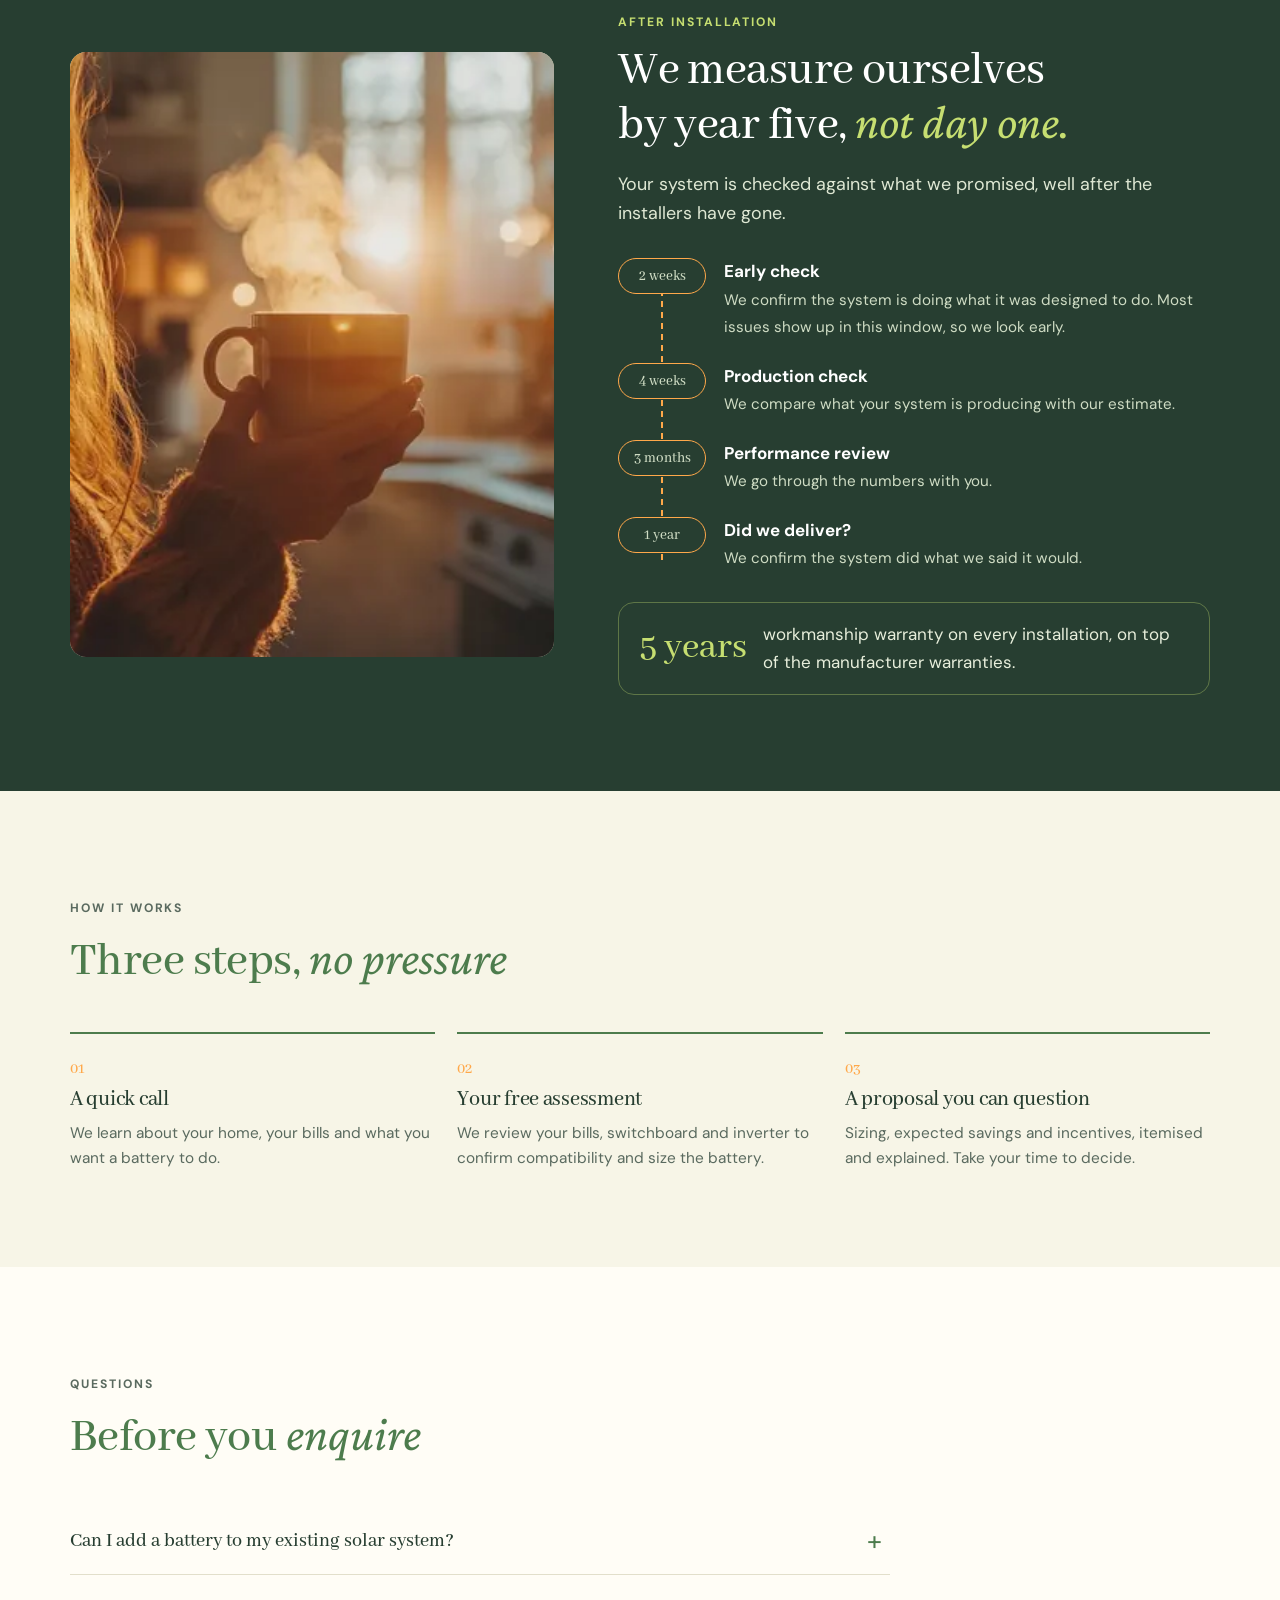
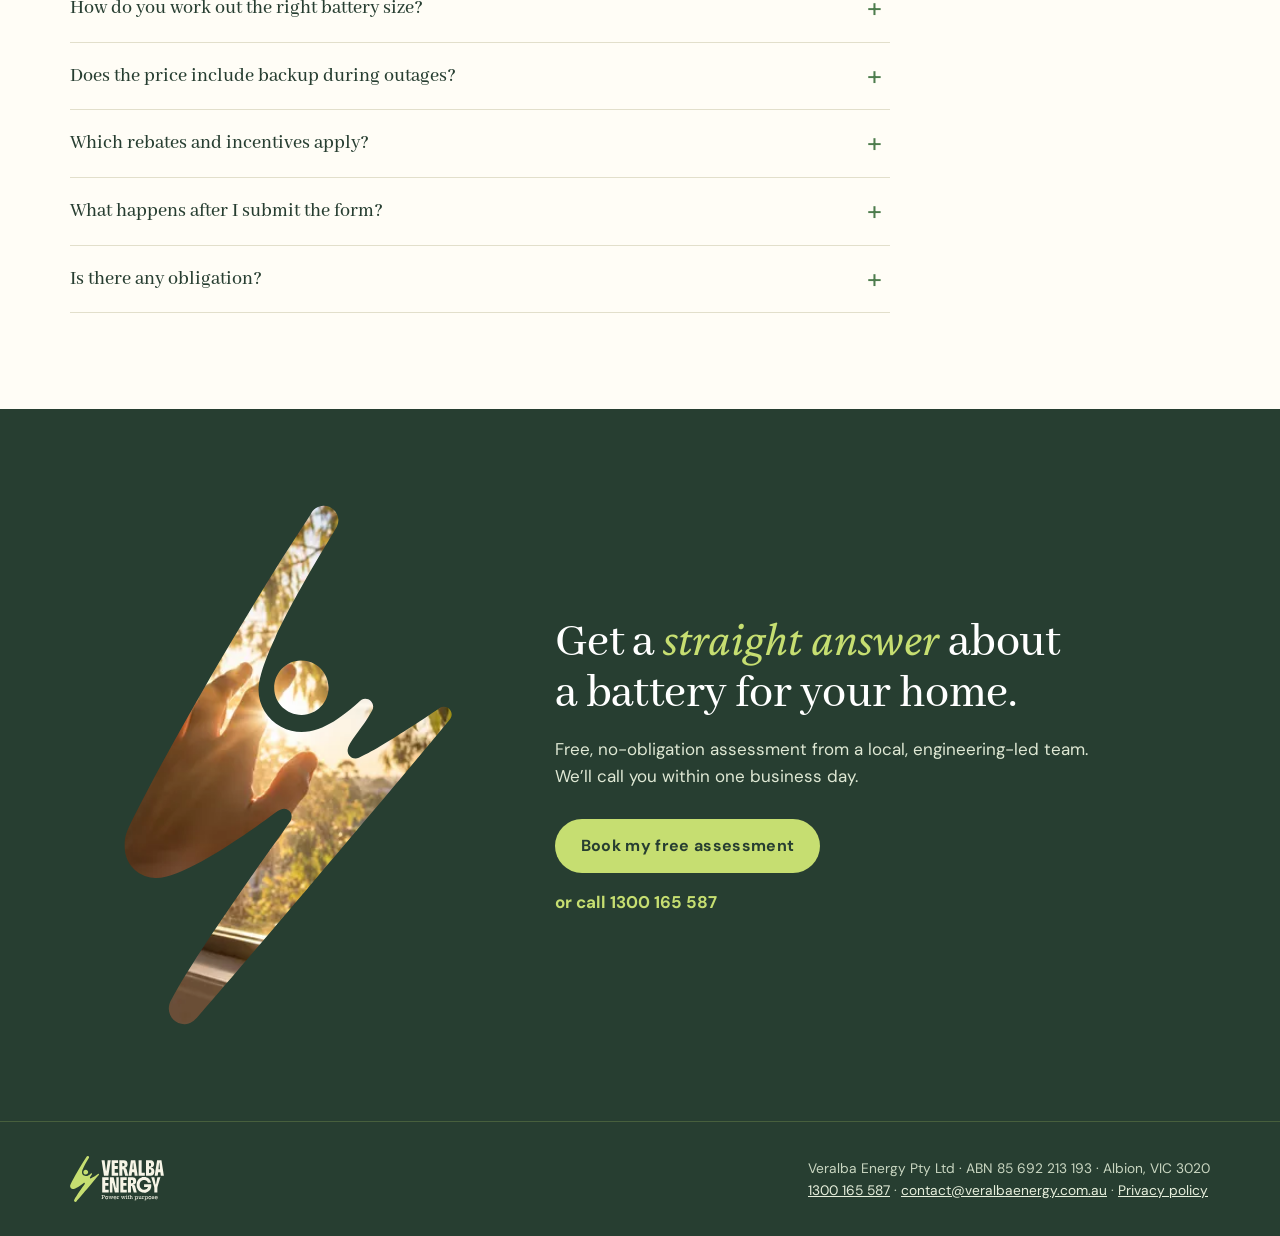
==== commit 74911d50: "Battery landing: track phone taps, add quote review, optional last name - lead-form.js: send a GA4 `" ====
--- a/battery-assessment/index.html
+++ b/battery-assessment/index.html
@@ -52,14 +52,14 @@
       <p class="hp" aria-hidden="true"><label>Company <input name="company" tabindex="-1" autocomplete="off"></label></p>
       <div class="grid2">
         <div class="field" data-f="firstname"><label for="f-first">First name</label><input id="f-first" type="text" name="firstname" autocomplete="given-name" required><div class="msg"></div></div>
-        <div class="field" data-f="lastname"><label for="f-last">Last name</label><input id="f-last" type="text" name="lastname" autocomplete="family-name" required><div class="msg"></div></div>
+        <div class="field" data-f="lastname"><label for="f-last">Last name <span class="opt">(optional)</span></label><input id="f-last" type="text" name="lastname" autocomplete="family-name"><div class="msg"></div></div>
       </div>
       <div class="grid2">
         <div class="field" data-f="phone"><label for="f-phone">Mobile</label><input id="f-phone" type="tel" name="phone" autocomplete="tel" inputmode="tel" required><div class="msg"></div></div>
         <div class="field" data-f="email"><label for="f-email">Email</label><input id="f-email" type="email" name="email" autocomplete="email" inputmode="email" required><div class="msg"></div></div>
       </div>
       <div class="field" data-f="suburb"><label for="f-suburb">Suburb or postcode</label><input id="f-suburb" type="text" name="suburb" autocomplete="address-level2" required><div class="msg"></div></div>
-      <div class="field" data-f="solar_size" data-summary="solar_size" data-label="Size of your existing solar"><label for="f-solar_size">Size of your existing solar <span class="opt">(optional)</span></label><select id="f-solar_size" name="solar_size"><option value="">Select…</option><option>Not sure</option><option>Under 5 kW</option><option>5 – 7 kW</option><option>7 – 10 kW</option><option>Over 10 kW</option></select><div class="msg"></div></div><fieldset class="field" data-f="priority" data-required-group="priority" data-summary="priority" data-label="What matters most to you?"><legend>What matters most to you?</legend><div class="pills"><label><input type="radio" name="priority" value="Lower bills"><span>Lower bills</span></label><label><input type="radio" name="priority" value="Backup in outages"><span>Backup in outages</span></label><label><input type="radio" name="priority" value="Both"><span>Both</span></label></div><div class="msg"></div></fieldset><fieldset class="field" data-f="timeline" data-required-group="timeline" data-summary="timeline" data-label="When are you looking to install?"><legend>When are you looking to install?</legend><div class="pills"><label><input type="radio" name="timeline" value="Within 1 month"><span>Within 1 month</span></label><label><input type="radio" name="timeline" value="1–3 months"><span>1–3 months</span></label><label><input type="radio" name="timeline" value="3+ months"><span>3+ months</span></label><label><input type="radio" name="timeline" value="Just researching"><span>Just researching</span></label></div><div class="msg"></div></fieldset>
+      <div class="field" data-f="solar_size" data-summary="solar_size" data-label="Size of your existing solar"><label for="f-solar_size">Size of your existing solar <span class="opt">(optional)</span></label><select id="f-solar_size" name="solar_size"><option value="">Select…</option><option>Not sure</option><option>Under 5 kW</option><option>5 – 7 kW</option><option>7 – 10 kW</option><option>Over 10 kW</option></select><div class="msg"></div></div><fieldset class="field" data-f="priority" data-required-group="priority" data-summary="priority" data-label="What matters most to you?"><legend>What matters most to you?</legend><div class="pills"><label><input type="radio" name="priority" value="Lower bills"><span>Lower bills</span></label><label><input type="radio" name="priority" value="Backup in outages"><span>Backup in outages</span></label><label><input type="radio" name="priority" value="Both"><span>Both</span></label></div><div class="msg"></div></fieldset><fieldset class="field" data-f="timeline" data-required-group="timeline" data-summary="timeline" data-label="When are you looking to install?"><legend>When are you looking to install?</legend><div class="pills"><label><input type="radio" name="timeline" value="Within 1 month"><span>Within 1 month</span></label><label><input type="radio" name="timeline" value="1–3 months"><span>1–3 months</span></label><label><input type="radio" name="timeline" value="3+ months"><span>3+ months</span></label><label><input type="radio" name="timeline" value="Just researching"><span>Just researching</span></label></div><div class="msg"></div></fieldset><fieldset class="field" data-f="other_quote" data-summary="other_quote" data-label="Already has a quote from another installer"><legend>Already have a quote from another installer? <span class="opt">(optional)</span></legend><div class="pills"><label><input type="radio" name="other_quote" value="Yes"><span>Yes, review it for me</span></label><label><input type="radio" name="other_quote" value="No"><span>No</span></label></div><div class="msg"></div></fieldset>
       <button class="btn full" type="submit">Book my free assessment <span aria-hidden="true">→</span></button>
       <p class="fine">Free and no obligation. By submitting, you agree that Veralba Energy may contact you about your enquiry by phone, SMS or email. See our <a href="https://veralbaenergy.com.au/privacy-policy/" target="_blank" rel="noopener">privacy policy</a>.</p>
       <div class="testpanel"></div>
@@ -148,6 +148,23 @@
   </div>
 </section>
 
+<section class="s" id="quote-review">
+  <div class="wrap">
+    <div class="head">
+      <p class="eyebrow">Already have a quote?</p>
+      <h2>Send it to us. We&rsquo;ll <span class="hl">check it</span> for free.</h2>
+      <p>A cheaper quote isn&rsquo;t always the same system. Before you compare totals, an engineer will go through it with you line by line, even if you end up going with someone else.</p>
+    </div>
+    <ul class="checks">
+      <li>Usable battery capacity in kWh, not just the brand and model name.</li>
+      <li>Which inverter is included, and whether backup and a gateway are part of the price.</li>
+      <li>Switchboard work, warranties and who looks after the system after install.</li>
+      <li>How the federal battery discount has been applied to the total.</li>
+    </ul>
+    <p style="margin-top:28px"><a class="btn" href="#assessment" data-preselect="other_quote=Yes">Get my quote reviewed <span aria-hidden="true">&rarr;</span></a></p>
+  </div>
+</section>
+
 <section class="s dark" id="aftercare">
   <div class="wrap care">
     <div class="photo tall"><img src="../assets/img/coffee-1200.webp" srcset="../assets/img/coffee-700.webp 700w, ../assets/img/coffee-1200.webp 1200w" sizes="(max-width:980px) 100vw, 500px" alt="Morning coffee in a sunlit kitchen" width="1200" height="673" loading="lazy" style="object-position:48% 50%"></div>
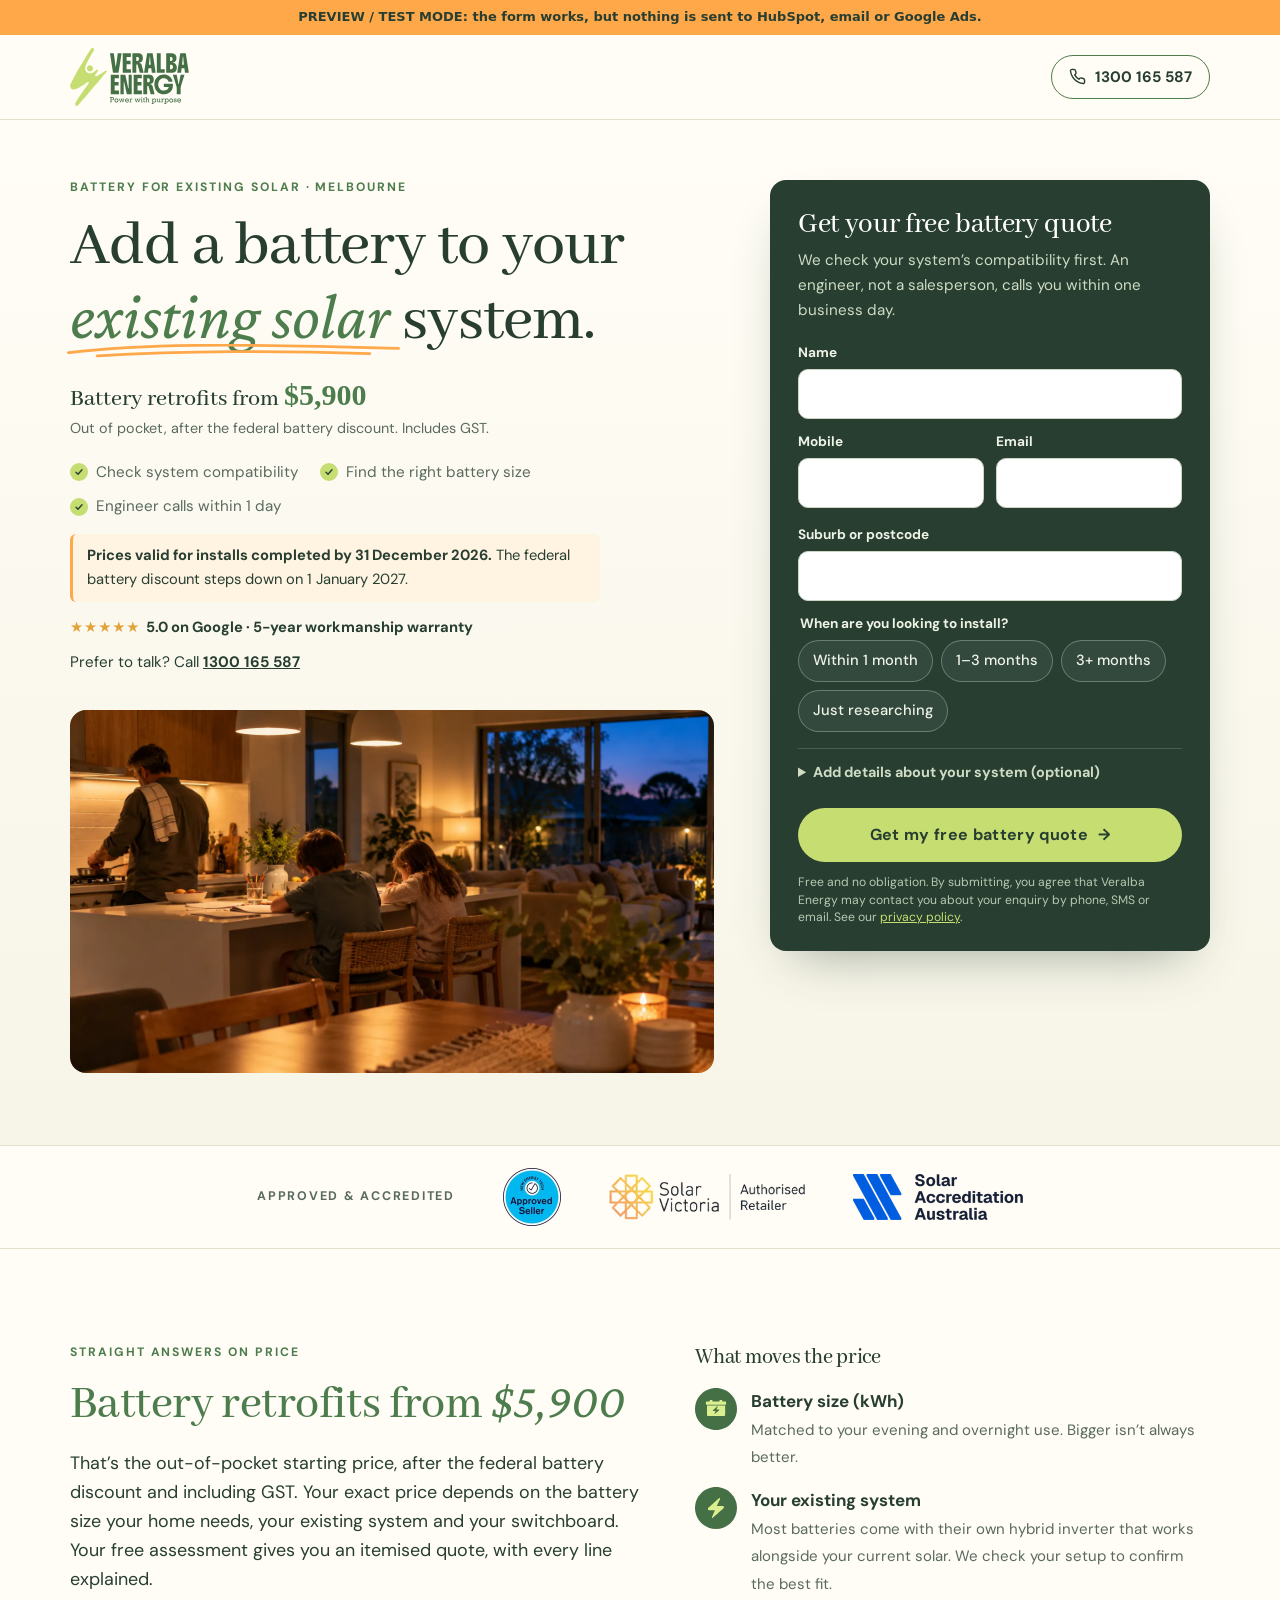
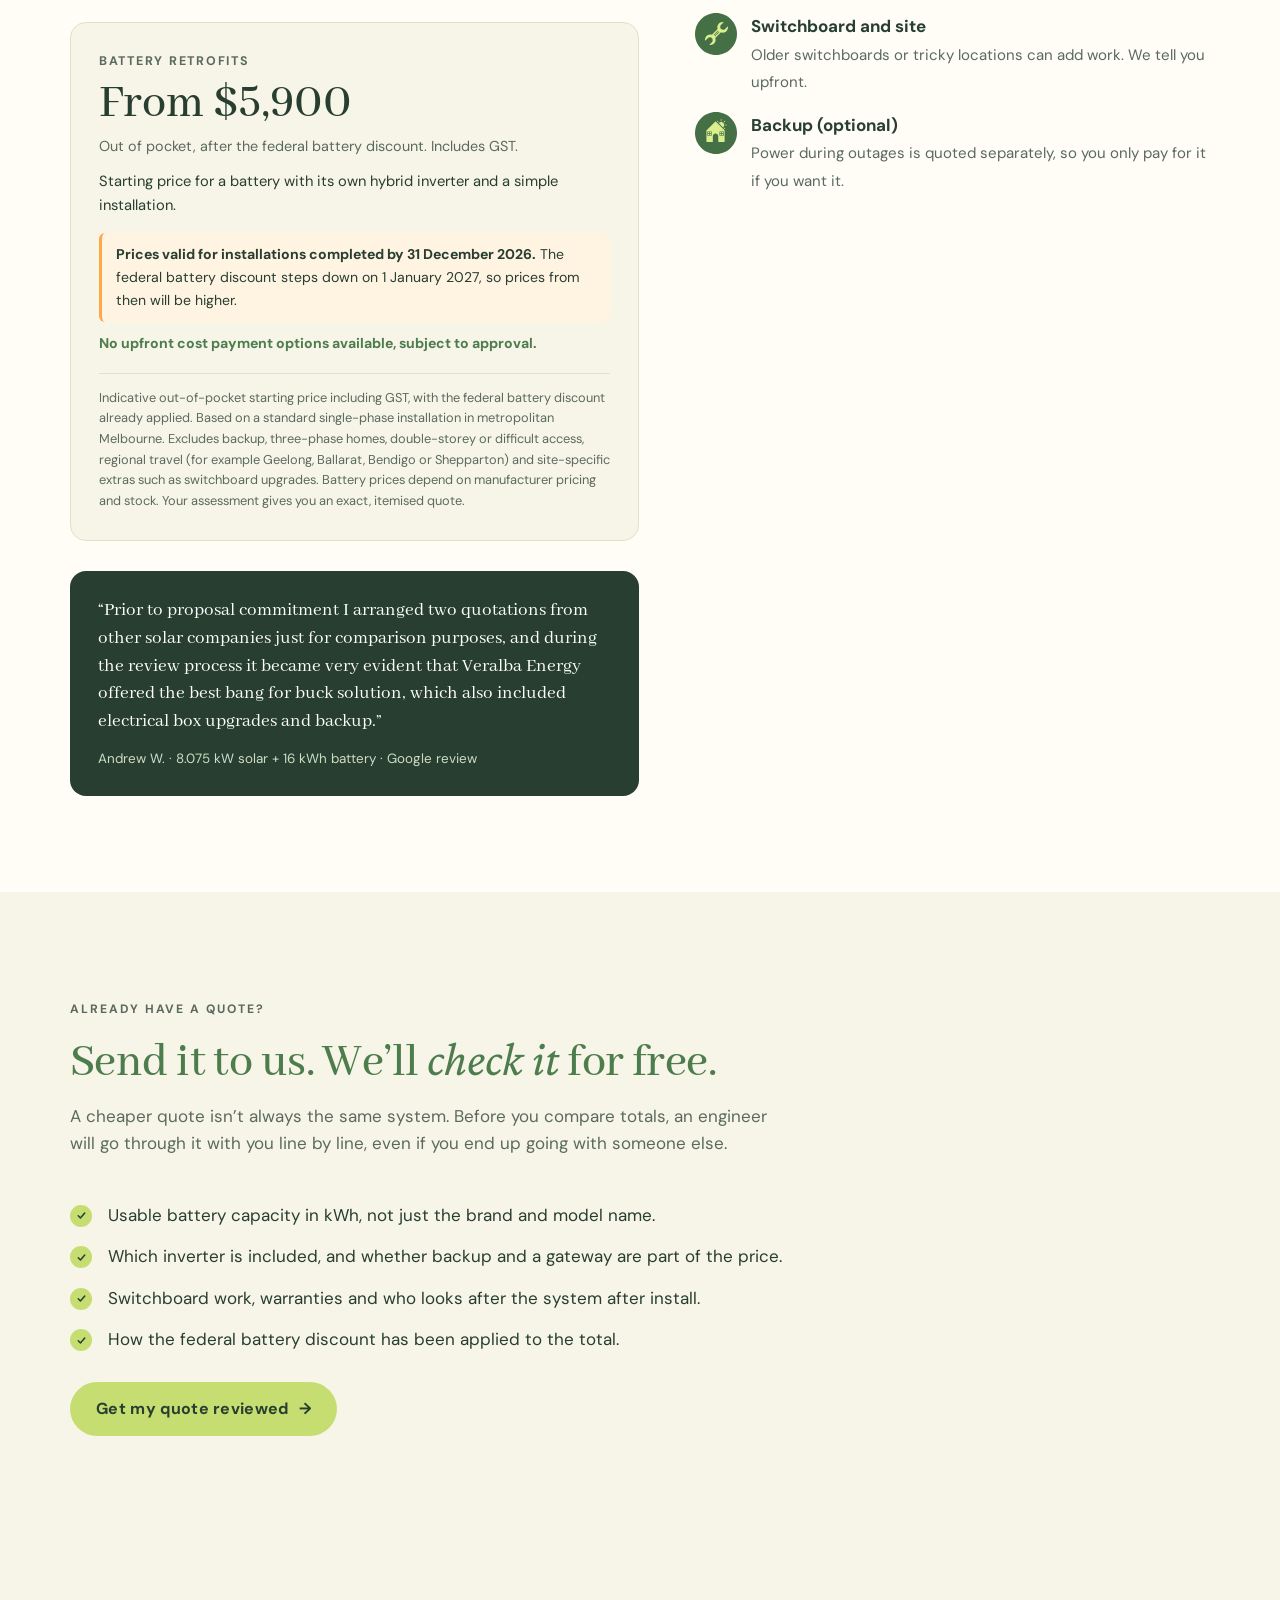
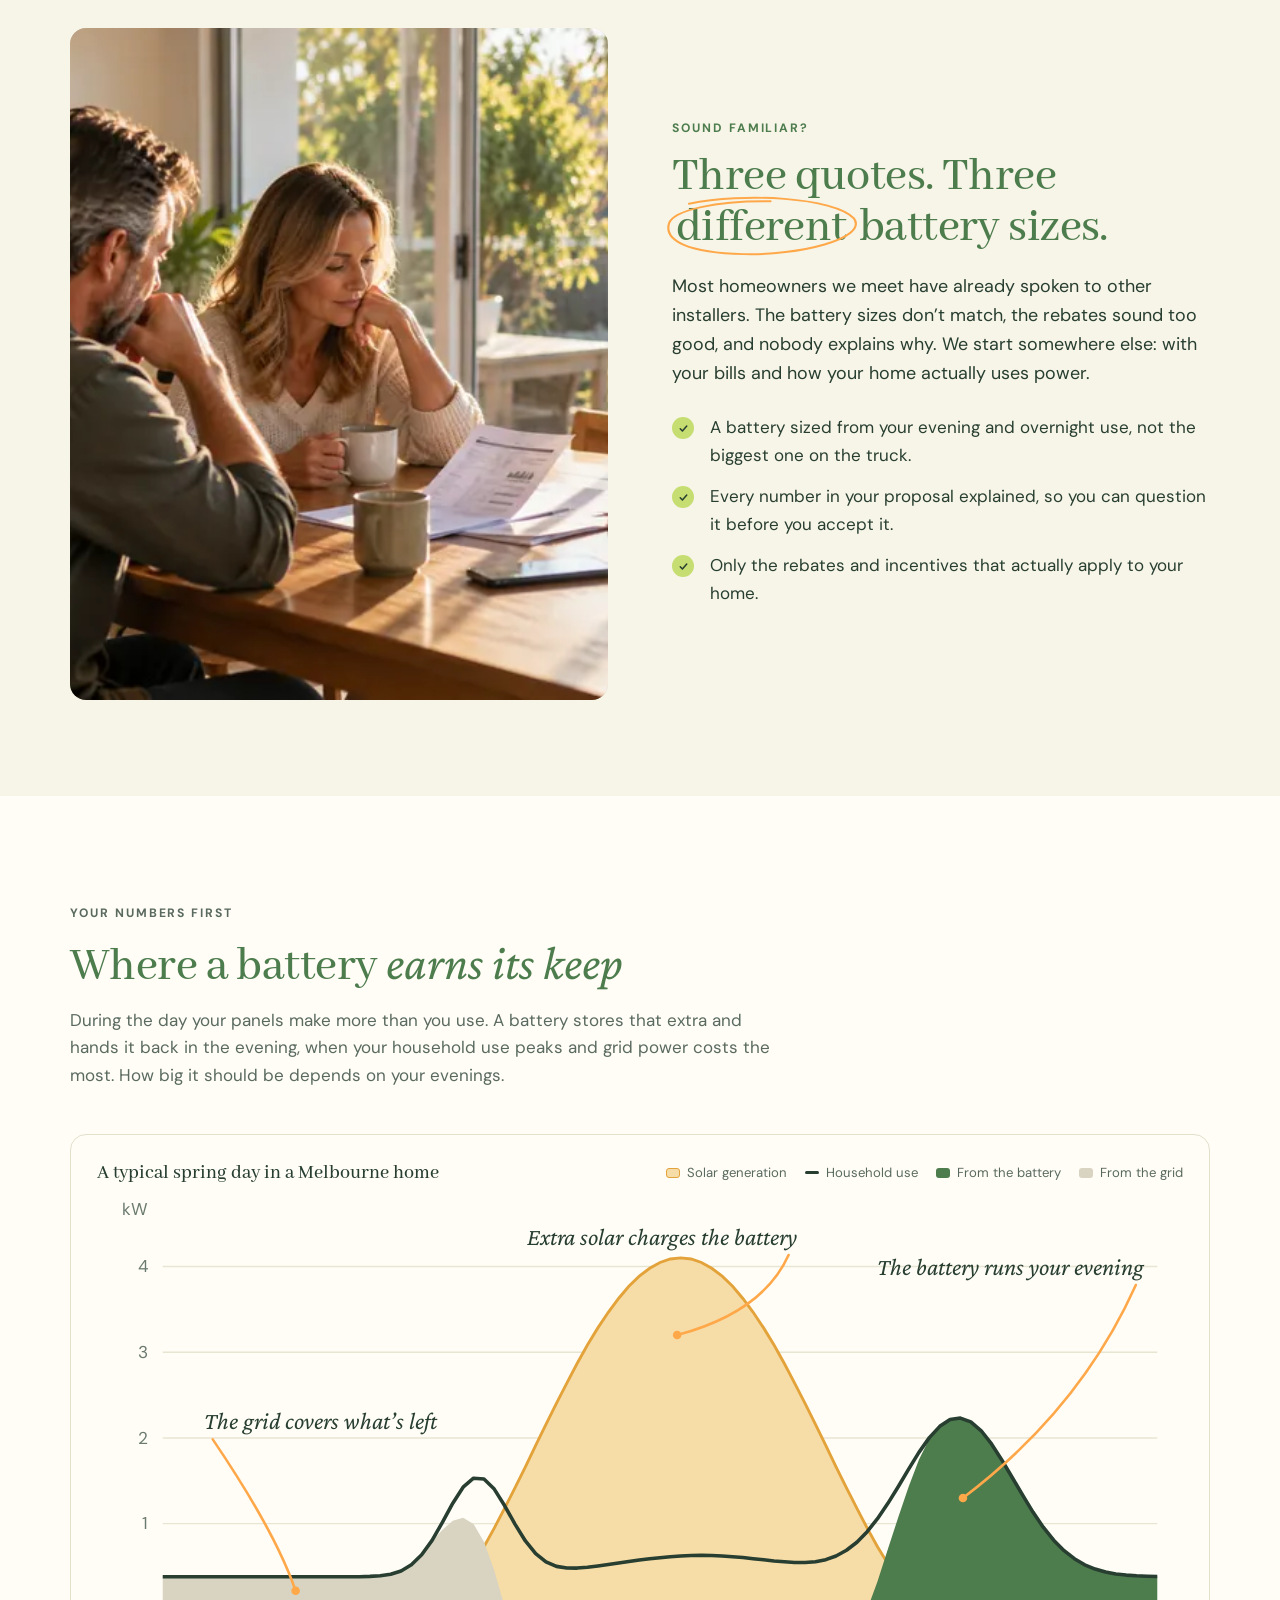
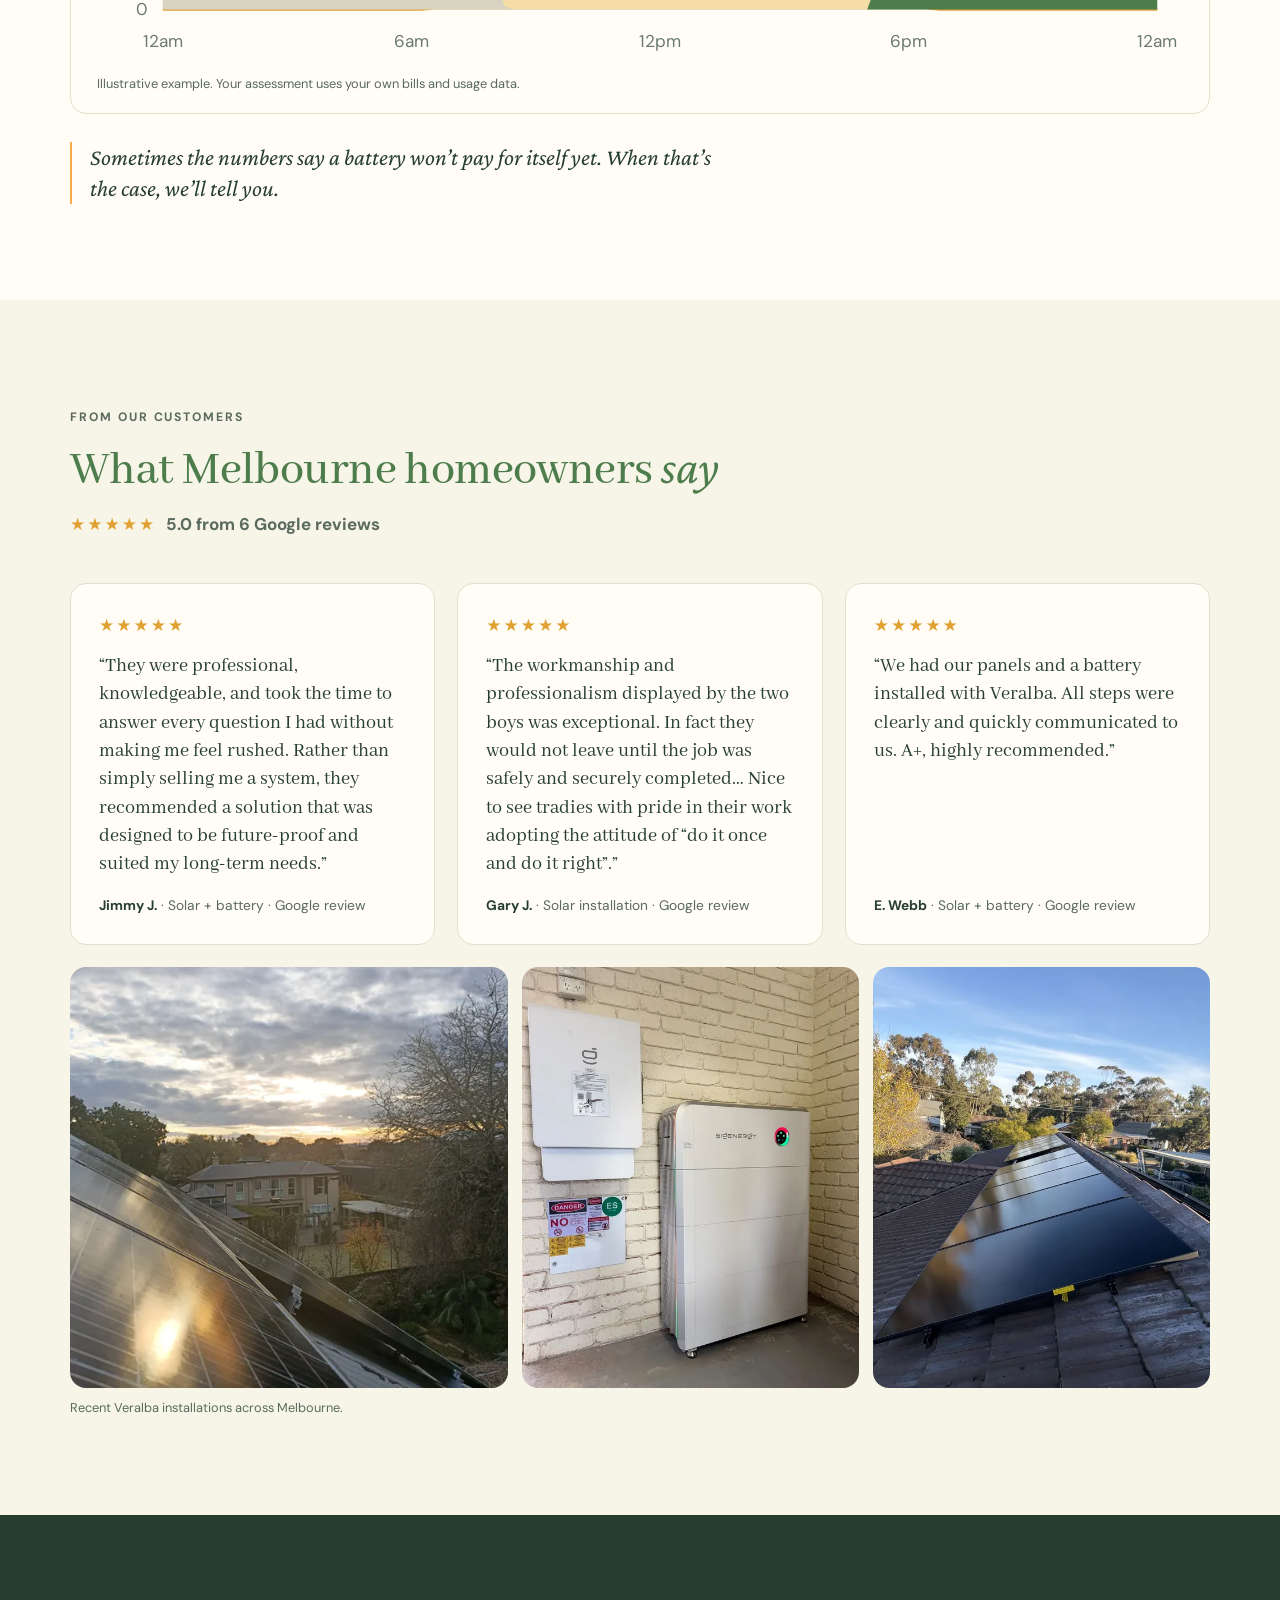
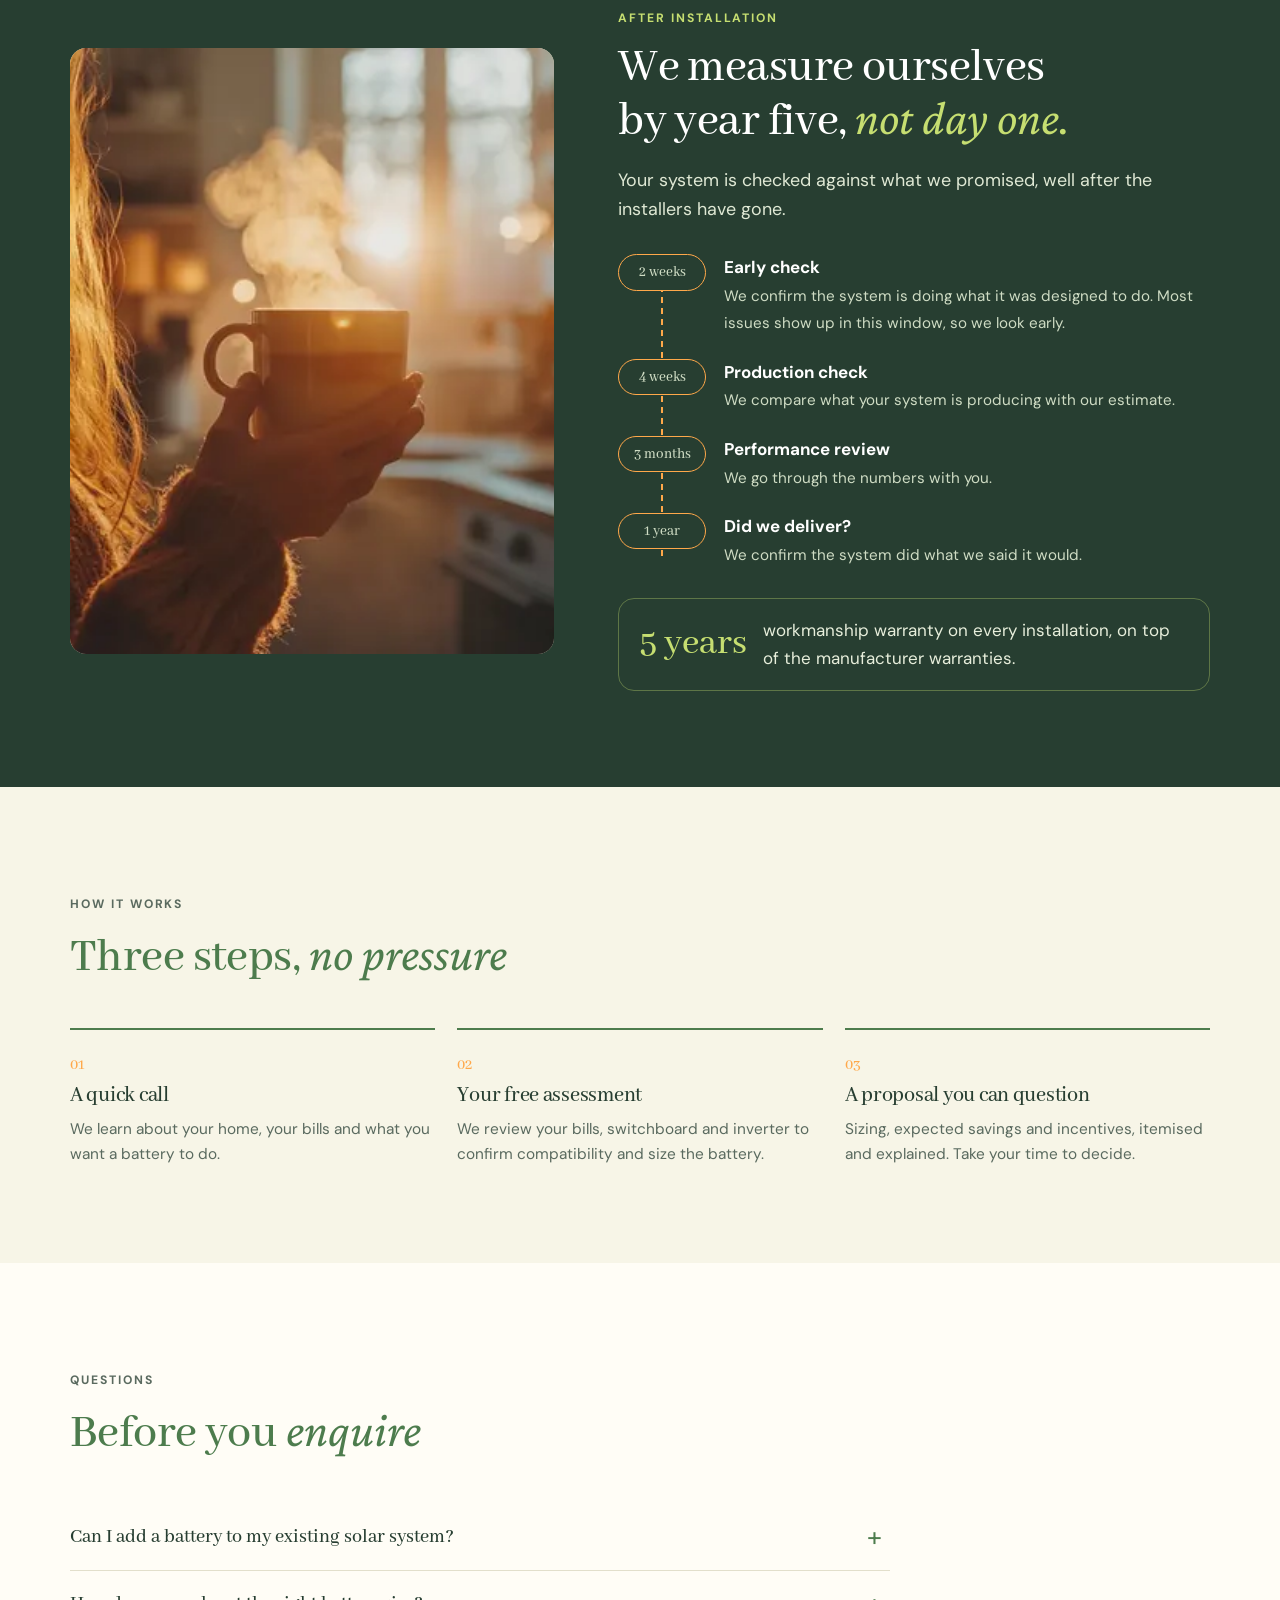
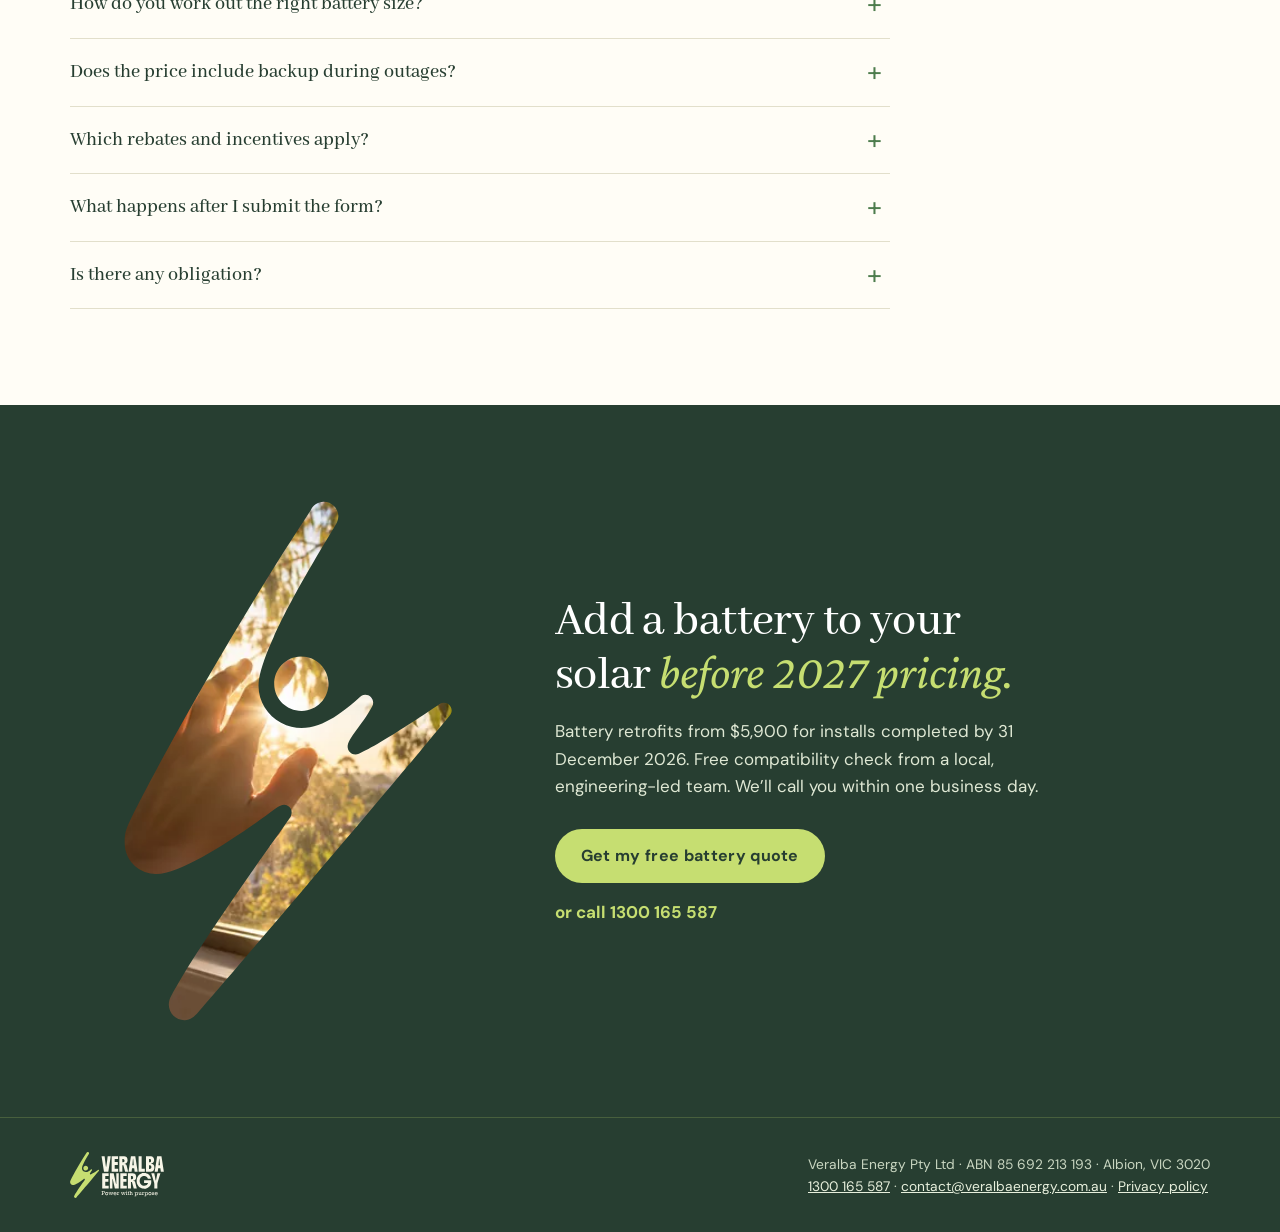
==== commit b507bbd8: "Battery landing: match the Google ad, "from $5,900" pricing, shorter form - Hero mirrors the ad and " ====
--- a/battery-assessment/index.html
+++ b/battery-assessment/index.html
@@ -1,8 +1,8 @@
 <!doctype html>
 <html lang="en-AU">
 <head>
-<title>Add a Battery to Your Solar | Veralba Energy Melbourne</title>
-<meta name="description" content="Already have solar? Find out if a battery makes sense for your home. Free, engineering-led assessment and a clear quote. Melbourne & Victoria.">
+<title>Add a Battery to Your Solar System | From $5,900 | Veralba Energy</title>
+<meta name="description" content="Add a battery to your existing solar system. Battery retrofits from $5,900 after the federal discount. Free compatibility check, engineer calls within 1 day. Melbourne.">
 <link rel="canonical" href="https://solar.veralbaenergy.com.au/battery-assessment/">
 <meta charset="utf-8">
 <meta name="viewport" content="width=device-width,initial-scale=1,viewport-fit=cover">
@@ -16,8 +16,26 @@
 <link rel="preload" as="style" href="https://fonts.googleapis.com/css2?family=Abhaya+Libre:wght@500;600&family=Crimson+Pro:ital,wght@1,400;1,500&family=DM+Sans:opsz,wght@9..40,400;9..40,500;9..40,700&display=swap">
 <link rel="stylesheet" href="https://fonts.googleapis.com/css2?family=Abhaya+Libre:wght@500;600&family=Crimson+Pro:ital,wght@1,400;1,500&family=DM+Sans:opsz,wght@9..40,400;9..40,500;9..40,700&display=swap" media="print" onload="this.media='all'">
 <noscript><link rel="stylesheet" href="https://fonts.googleapis.com/css2?family=Abhaya+Libre:wght@500;600&family=Crimson+Pro:ital,wght@1,400;1,500&family=DM+Sans:opsz,wght@9..40,400;9..40,500;9..40,700&display=swap"></noscript>
-<link rel="preload" as="image" href="../assets/img/evening-800.webp" media="(max-width:700px)" fetchpriority="high">
 <link rel="stylesheet" href="../assets/site.css">
+<style>
+/* Battery page only: price-led hero that mirrors the Google ad */
+.hero .from{margin:20px 0 0;font:500 1.5rem/1.2 var(--title);color:var(--trust)}
+.hero .from strong{font-weight:600;color:var(--certainty);font-size:1.25em}
+.hero .from span{display:block;font:400 .9rem/1.4 var(--body);color:var(--muted);margin-top:4px}
+.hero .deadline{margin:14px 0 0;font-size:.92rem;color:var(--trust);background:#fff3e2;border-left:3px solid var(--sunrise);border-radius:6px;padding:10px 14px;max-width:36em}
+.hero .trust{margin:14px 0 0;font-size:.92rem;font-weight:700;color:var(--trust)}
+.hero .trust .stars{color:#e3a33a;letter-spacing:.06em;margin-right:6px}
+.hero .callline{margin:10px 0 0;font-size:.95rem;color:var(--ink)}
+.hero .callline a{font-weight:700;color:var(--trust);white-space:nowrap}
+.formcard details.more{margin:4px 0 14px;border-top:1px solid rgba(255,255,255,.16);padding-top:12px}
+.formcard details.more summary{cursor:pointer;font-size:.9rem;font-weight:700;color:#cfdcc4;margin-bottom:10px}
+.formcard details.more[open] summary{margin-bottom:14px}
+.price-from{font:500 3rem/1 var(--title);color:var(--trust);margin-top:8px;font-variant-numeric:tabular-nums}
+.price-from small{display:block;font:400 .9rem/1.4 var(--body);color:var(--muted);margin-top:8px}
+.range .incl{margin-top:14px;font-size:.92rem;color:var(--ink)}
+@media (max-width:980px){.hero .wrap{grid-template-areas:"text" "form" "photo"}}
+@media (max-width:700px){.hero .chips{display:flex;gap:8px 18px;font-size:.9rem;margin-top:16px}.hero .from{font-size:1.3rem}.price-from{font-size:2.4rem}}
+</style>
 <script>window.dataLayer=window.dataLayer||[];function gtag(){dataLayer.push(arguments);}gtag('js',new Date());gtag('config','G-YVVDXL7H44');
 /* Load gtag.js after the page has rendered so it does not compete with the hero on mobile. Calls made before then are queued in dataLayer and sent once it loads. */
 (function(){function l(){var s=document.createElement('script');s.async=true;s.src='https://www.googletagmanager.com/gtag/js?id=G-YVVDXL7H44';document.head.appendChild(s);}if(document.readyState==='complete')l();else addEventListener('load',l);})();</script>
@@ -33,34 +51,39 @@
   <div class="wrap">
     <div class="hero-text">
       <p class="eyebrow">Battery for existing solar · Melbourne</p>
-      <h1>Already have solar? Find out if adding a battery <span class="hl u">actually</span> makes sense for your home.</h1>
-      <p class="lede">We look at your bills, your existing system and how your home uses power after dark. Then we give you a straight answer. Sometimes that&rsquo;s a smaller battery. Sometimes it&rsquo;s &ldquo;not yet&rdquo;.</p>
-      <ul class="chips"><li>Compatibility check</li><li>Sized from your data</li><li>Clear, itemised quote</li></ul>
+      <h1>Add a battery to your <span class="hl u">existing solar</span> system.</h1>
+      <p class="from">Battery retrofits from <strong>$5,900</strong><span>Out of pocket, after the federal battery discount. Includes GST.</span></p>
+      <ul class="chips"><li>Check system compatibility</li><li>Find the right battery size</li><li>Engineer calls within 1 day</li></ul>
+      <p class="deadline"><strong>Prices valid for installs completed by 31 December 2026.</strong> The federal battery discount steps down on 1 January 2027.</p>
+      <p class="trust"><span class="stars" aria-hidden="true">★★★★★</span>5.0 on Google · 5-year workmanship warranty</p>
+      <p class="callline">Prefer to talk? Call <a href="tel:1300165587">1300 165 587</a></p>
     </div>
     <picture class="hero-img">
       <source media="(max-width:700px)" srcset="../assets/img/evening-800.webp">
-      <img src="../assets/img/evening-1536.webp" alt="A family at home in the evening, lights on, dinner cooking" width="1536" height="1024" fetchpriority="high">
+      <img src="../assets/img/evening-1536.webp" alt="A family at home in the evening, lights on, dinner cooking" width="1536" height="1024">
     </picture>
 
     <form class="formcard" id="assessment" name="lead-battery" method="post" data-lead-type="battery" novalidate aria-labelledby="form-title">
-      <h2 id="form-title">Book your free battery assessment</h2>
-      <p class="sub">An engineer, not a salesperson, will call you within one business day.</p>
+      <h2 id="form-title">Get your free battery quote</h2>
+      <p class="sub">We check your system&rsquo;s compatibility first. An engineer, not a salesperson, calls you within one business day.</p>
       <div class="formerror" role="alert"></div>
       <input type="hidden" name="lead_type" value="battery">
       <input type="hidden" name="landing_page"><input type="hidden" name="summary"><input type="hidden" name="hubspot_status">
       <input type="hidden" name="utm_source"><input type="hidden" name="utm_medium"><input type="hidden" name="utm_campaign"><input type="hidden" name="utm_term"><input type="hidden" name="utm_content"><input type="hidden" name="gclid"><input type="hidden" name="gbraid"><input type="hidden" name="wbraid"><input type="hidden" name="fbclid">
       <p class="hp" aria-hidden="true"><label>Company <input name="company" tabindex="-1" autocomplete="off"></label></p>
-      <div class="grid2">
-        <div class="field" data-f="firstname"><label for="f-first">First name</label><input id="f-first" type="text" name="firstname" autocomplete="given-name" required><div class="msg"></div></div>
-        <div class="field" data-f="lastname"><label for="f-last">Last name <span class="opt">(optional)</span></label><input id="f-last" type="text" name="lastname" autocomplete="family-name"><div class="msg"></div></div>
-      </div>
+      <div class="field" data-f="firstname"><label for="f-first">Name</label><input id="f-first" type="text" name="firstname" autocomplete="name" required><div class="msg"></div></div>
       <div class="grid2">
         <div class="field" data-f="phone"><label for="f-phone">Mobile</label><input id="f-phone" type="tel" name="phone" autocomplete="tel" inputmode="tel" required><div class="msg"></div></div>
         <div class="field" data-f="email"><label for="f-email">Email</label><input id="f-email" type="email" name="email" autocomplete="email" inputmode="email" required><div class="msg"></div></div>
       </div>
       <div class="field" data-f="suburb"><label for="f-suburb">Suburb or postcode</label><input id="f-suburb" type="text" name="suburb" autocomplete="address-level2" required><div class="msg"></div></div>
-      <div class="field" data-f="solar_size" data-summary="solar_size" data-label="Size of your existing solar"><label for="f-solar_size">Size of your existing solar <span class="opt">(optional)</span></label><select id="f-solar_size" name="solar_size"><option value="">Select…</option><option>Not sure</option><option>Under 5 kW</option><option>5 – 7 kW</option><option>7 – 10 kW</option><option>Over 10 kW</option></select><div class="msg"></div></div><fieldset class="field" data-f="priority" data-required-group="priority" data-summary="priority" data-label="What matters most to you?"><legend>What matters most to you?</legend><div class="pills"><label><input type="radio" name="priority" value="Lower bills"><span>Lower bills</span></label><label><input type="radio" name="priority" value="Backup in outages"><span>Backup in outages</span></label><label><input type="radio" name="priority" value="Both"><span>Both</span></label></div><div class="msg"></div></fieldset><fieldset class="field" data-f="timeline" data-required-group="timeline" data-summary="timeline" data-label="When are you looking to install?"><legend>When are you looking to install?</legend><div class="pills"><label><input type="radio" name="timeline" value="Within 1 month"><span>Within 1 month</span></label><label><input type="radio" name="timeline" value="1–3 months"><span>1–3 months</span></label><label><input type="radio" name="timeline" value="3+ months"><span>3+ months</span></label><label><input type="radio" name="timeline" value="Just researching"><span>Just researching</span></label></div><div class="msg"></div></fieldset><fieldset class="field" data-f="other_quote" data-summary="other_quote" data-label="Already has a quote from another installer"><legend>Already have a quote from another installer? <span class="opt">(optional)</span></legend><div class="pills"><label><input type="radio" name="other_quote" value="Yes"><span>Yes, review it for me</span></label><label><input type="radio" name="other_quote" value="No"><span>No</span></label></div><div class="msg"></div></fieldset>
-      <button class="btn full" type="submit">Book my free assessment <span aria-hidden="true">→</span></button>
+      <fieldset class="field" data-f="timeline" data-required-group="timeline" data-summary="timeline" data-label="When are you looking to install?"><legend>When are you looking to install?</legend><div class="pills"><label><input type="radio" name="timeline" value="Within 1 month"><span>Within 1 month</span></label><label><input type="radio" name="timeline" value="1–3 months"><span>1–3 months</span></label><label><input type="radio" name="timeline" value="3+ months"><span>3+ months</span></label><label><input type="radio" name="timeline" value="Just researching"><span>Just researching</span></label></div><div class="msg"></div></fieldset>
+      <details class="more"><summary>Add details about your system (optional)</summary>
+        <div class="field" data-f="solar_size" data-summary="solar_size" data-label="Size of your existing solar"><label for="f-solar_size">Size of your existing solar <span class="opt">(optional)</span></label><select id="f-solar_size" name="solar_size"><option value="">Select…</option><option>Not sure</option><option>Under 5 kW</option><option>5 – 7 kW</option><option>7 – 10 kW</option><option>Over 10 kW</option></select><div class="msg"></div></div>
+        <fieldset class="field" data-f="priority" data-summary="priority" data-label="What matters most to you?"><legend>What matters most to you? <span class="opt">(optional)</span></legend><div class="pills"><label><input type="radio" name="priority" value="Lower bills"><span>Lower bills</span></label><label><input type="radio" name="priority" value="Backup in outages"><span>Backup in outages</span></label><label><input type="radio" name="priority" value="Both"><span>Both</span></label></div><div class="msg"></div></fieldset>
+        <fieldset class="field" data-f="other_quote" data-summary="other_quote" data-label="Already has a quote from another installer"><legend>Already have a quote from another installer? <span class="opt">(optional)</span></legend><div class="pills"><label><input type="radio" name="other_quote" value="Yes"><span>Yes, review it for me</span></label><label><input type="radio" name="other_quote" value="No"><span>No</span></label></div><div class="msg"></div></fieldset>
+      </details>
+      <button class="btn full" type="submit">Get my free battery quote <span aria-hidden="true">→</span></button>
       <p class="fine">Free and no obligation. By submitting, you agree that Veralba Energy may contact you about your enquiry by phone, SMS or email. See our <a href="https://veralbaenergy.com.au/privacy-policy/" target="_blank" rel="noopener">privacy policy</a>.</p>
       <div class="testpanel"></div>
     </form>
@@ -73,6 +96,46 @@
   <img src="../assets/reconnect/img/badge-solar-victoria.8e7cba6a.webp" alt="Solar Victoria Authorised Retailer" width="196" height="46" loading="lazy" decoding="async">
   <img src="../assets/reconnect/img/badge-saa.b4748e88.webp" alt="Solar Accreditation Australia" width="170" height="46" loading="lazy" decoding="async">
 </div></div>
+
+<section class="s paper" id="price">
+  <div class="wrap price">
+    <div>
+      <p class="eyebrow">Straight answers on price</p>
+      <h2>Battery retrofits from <span class="hl">$5,900</span></h2>
+      <p class="lede">That&rsquo;s the out-of-pocket starting price, after the federal battery discount and including GST. Your exact price depends on the battery size your home needs, your existing system and your switchboard. Your free assessment gives you an itemised quote, with every line explained.</p>
+      <div class="range">
+        <p class="lab">Battery retrofits</p>
+        <div class="price-from">From $5,900<small>Out of pocket, after the federal battery discount. Includes GST.</small></div>
+        <p class="incl">Starting price for a battery with its own hybrid inverter and a simple installation.</p>
+        <p class="valid"><strong>Prices valid for installations completed by 31 December 2026.</strong> The federal battery discount steps down on 1 January 2027, so prices from then will be higher.</p>
+        <p class="finance">No upfront cost payment options available, subject to approval.</p>
+        <p class="note">Indicative out-of-pocket starting price including GST, with the federal battery discount already applied. Based on a standard single-phase installation in metropolitan Melbourne. Excludes backup, three-phase homes, double-storey or difficult access, regional travel (for example Geelong, Ballarat, Bendigo or Shepparton) and site-specific extras such as switchboard upgrades. Battery prices depend on manufacturer pricing and stock. Your assessment gives you an exact, itemised quote.</p>
+      </div>
+      <figure class="pull"><blockquote>“Prior to proposal commitment I arranged two quotations from other solar companies just for comparison purposes, and during the review process it became very evident that Veralba Energy offered the best bang for buck solution, which also included electrical box upgrades and backup.”</blockquote><figcaption>Andrew W. · 8.075 kW solar + 16 kWh battery · Google review</figcaption></figure>
+    </div>
+    <div>
+      <h3>What moves the price</h3>
+      <ul class="drivers"><li><img src="../assets/icons/battery-darkgreen.svg" alt="" width="42" height="42" loading="lazy"><div><strong>Battery size (kWh)</strong><span>Matched to your evening and overnight use. Bigger isn&rsquo;t always better.</span></div></li><li><img src="../assets/icons/lightning-darkgreen.svg" alt="" width="42" height="42" loading="lazy"><div><strong>Your existing system</strong><span>Most batteries come with their own hybrid inverter that works alongside your current solar. We check your setup to confirm the best fit.</span></div></li><li><img src="../assets/icons/tool-darkgreen.svg" alt="" width="42" height="42" loading="lazy"><div><strong>Switchboard and site</strong><span>Older switchboards or tricky locations can add work. We tell you upfront.</span></div></li><li><img src="../assets/icons/house-darkgreen.svg" alt="" width="42" height="42" loading="lazy"><div><strong>Backup (optional)</strong><span>Power during outages is quoted separately, so you only pay for it if you want it.</span></div></li></ul>
+    </div>
+  </div>
+</section>
+
+<section class="s" id="quote-review">
+  <div class="wrap">
+    <div class="head">
+      <p class="eyebrow">Already have a quote?</p>
+      <h2>Send it to us. We&rsquo;ll <span class="hl">check it</span> for free.</h2>
+      <p>A cheaper quote isn&rsquo;t always the same system. Before you compare totals, an engineer will go through it with you line by line, even if you end up going with someone else.</p>
+    </div>
+    <ul class="checks">
+      <li>Usable battery capacity in kWh, not just the brand and model name.</li>
+      <li>Which inverter is included, and whether backup and a gateway are part of the price.</li>
+      <li>Switchboard work, warranties and who looks after the system after install.</li>
+      <li>How the federal battery discount has been applied to the total.</li>
+    </ul>
+    <p style="margin-top:28px"><a class="btn" href="#assessment" data-preselect="other_quote=Yes">Get my quote reviewed <span aria-hidden="true">&rarr;</span></a></p>
+  </div>
+</section>
 
 <section class="s">
   <div class="wrap split">
@@ -121,47 +184,6 @@
       <div class="photo"><img src="../assets/img/install-golden-600.webp" alt="Black solar panels on a tiled roof in the morning sun" width="600" height="800" loading="lazy"></div>
     </div>
     <p class="cap">Recent Veralba installations across Melbourne.</p>
-  </div>
-</section>
-
-<section class="s paper" id="price">
-  <div class="wrap price">
-    <div>
-      <p class="eyebrow">Straight answers on price</p>
-      <h2>What a battery retrofit <span class="hl">costs</span></h2>
-      <p class="lede">Most battery retrofits we design for Melbourne homes land in this range, out of pocket, after the federal battery discount. All prices include GST.</p>
-      <div class="range">
-        <p class="lab">Typical battery retrofit</p>
-        <div class="nums"><span>$5,900</span><span>$20,000+</span></div>
-        <div class="bar" role="img" aria-label="Typical range $5,900 to $20,000 or more"></div>
-        <div class="ends"><span>Smaller battery and hybrid inverter, simple install</span><span>Larger or premium battery, new hybrid inverter or a more complex site</span></div>
-        <p class="valid"><strong>Prices valid for installations completed by 31 December 2026.</strong> The federal battery discount steps down on 1 January 2027, so prices from then will be higher.</p>
-        <p class="finance">No upfront cost payment options available, subject to approval.</p>
-        <p class="note">Indicative out-of-pocket prices including GST, with the federal battery discount already applied. Based on a standard single-phase installation in metropolitan Melbourne. Excludes backup, three-phase homes, double-storey or difficult access, regional travel (for example Geelong, Ballarat, Bendigo or Shepparton) and site-specific extras such as switchboard upgrades. Battery prices depend on manufacturer pricing and stock. Your assessment gives you an exact, itemised quote.</p>
-      </div>
-      <figure class="pull"><blockquote>“Prior to proposal commitment I arranged two quotations from other solar companies just for comparison purposes, and during the review process it became very evident that Veralba Energy offered the best bang for buck solution, which also included electrical box upgrades and backup.”</blockquote><figcaption>Andrew W. · 8.075 kW solar + 16 kWh battery · Google review</figcaption></figure>
-    </div>
-    <div>
-      <h3>What moves the price</h3>
-      <ul class="drivers"><li><img src="../assets/icons/battery-darkgreen.svg" alt="" width="42" height="42" loading="lazy"><div><strong>Battery size (kWh)</strong><span>Matched to your evening and overnight use. Bigger isn&rsquo;t always better.</span></div></li><li><img src="../assets/icons/lightning-darkgreen.svg" alt="" width="42" height="42" loading="lazy"><div><strong>Your existing system</strong><span>Most batteries come with their own hybrid inverter that works alongside your current solar. We check your setup to confirm the best fit.</span></div></li><li><img src="../assets/icons/tool-darkgreen.svg" alt="" width="42" height="42" loading="lazy"><div><strong>Switchboard and site</strong><span>Older switchboards or tricky locations can add work. We tell you upfront.</span></div></li><li><img src="../assets/icons/house-darkgreen.svg" alt="" width="42" height="42" loading="lazy"><div><strong>Backup (optional)</strong><span>Power during outages is quoted separately, so you only pay for it if you want it.</span></div></li></ul>
-    </div>
-  </div>
-</section>
-
-<section class="s" id="quote-review">
-  <div class="wrap">
-    <div class="head">
-      <p class="eyebrow">Already have a quote?</p>
-      <h2>Send it to us. We&rsquo;ll <span class="hl">check it</span> for free.</h2>
-      <p>A cheaper quote isn&rsquo;t always the same system. Before you compare totals, an engineer will go through it with you line by line, even if you end up going with someone else.</p>
-    </div>
-    <ul class="checks">
-      <li>Usable battery capacity in kWh, not just the brand and model name.</li>
-      <li>Which inverter is included, and whether backup and a gateway are part of the price.</li>
-      <li>Switchboard work, warranties and who looks after the system after install.</li>
-      <li>How the federal battery discount has been applied to the total.</li>
-    </ul>
-    <p style="margin-top:28px"><a class="btn" href="#assessment" data-preselect="other_quote=Yes">Get my quote reviewed <span aria-hidden="true">&rarr;</span></a></p>
   </div>
 </section>
 
@@ -197,7 +219,7 @@
 <section class="s paper" id="faq">
   <div class="wrap">
     <div class="head"><p class="eyebrow">Questions</p><h2>Before you <span class="hl">enquire</span></h2></div>
-    <div class="faq"><details><summary>Can I add a battery to my existing solar system?</summary><p>In most cases, yes. Most battery retrofits come with their own hybrid inverter, which works alongside your existing solar system. We check your current inverter, your switchboard and whether your home is single or three phase, and explain the options in your assessment.</p></details><details><summary>How do you work out the right battery size?</summary><p>We look at your electricity bills, how much solar you currently export and how much power you use in the evening and overnight. The goal is a battery that pays its way, not the biggest one we can sell.</p></details><details><summary>Does the price include backup during outages?</summary><p>No. The range above is without backup. If keeping the lights on during an outage matters to you, tell us and we&rsquo;ll quote partial or whole-home backup separately.</p></details><details><summary>Which rebates and incentives apply?</summary><p>The price range already includes the federal battery discount. Other incentives depend on your eligibility, so we check what applies to your home and show it clearly in your quote.</p></details><details><summary>What happens after I submit the form?</summary><p>An engineer will call you within one business day. To give you an accurate quote we&rsquo;ll ask for a recent electricity bill and a few photos: your switchboard, your inverter label and where the battery could go.</p></details><details><summary>Is there any obligation?</summary><p>None. The assessment is free, and there&rsquo;s no pressure to go ahead.</p></details></div>
+    <div class="faq"><details><summary>Can I add a battery to my existing solar system?</summary><p>In most cases, yes. Most battery retrofits come with their own hybrid inverter, which works alongside your existing solar system. We check your current inverter, your switchboard and whether your home is single or three phase, and explain the options in your assessment.</p></details><details><summary>How do you work out the right battery size?</summary><p>We look at your electricity bills, how much solar you currently export and how much power you use in the evening and overnight. The goal is a battery that pays its way, not the biggest one we can sell.</p></details><details><summary>Does the price include backup during outages?</summary><p>No. Our prices don&rsquo;t include backup. If keeping the lights on during an outage matters to you, tell us and we&rsquo;ll quote partial or whole-home backup separately.</p></details><details><summary>Which rebates and incentives apply?</summary><p>Our prices already include the federal battery discount. Other incentives depend on your eligibility, so we check what applies to your home and show it clearly in your quote.</p></details><details><summary>What happens after I submit the form?</summary><p>An engineer will call you within one business day. To give you an accurate quote we&rsquo;ll ask for a recent electricity bill and a few photos: your switchboard, your inverter label and where the battery could go.</p></details><details><summary>Is there any obligation?</summary><p>None. The assessment is free, and there&rsquo;s no pressure to go ahead.</p></details></div>
   </div>
 </section>
 
@@ -205,9 +227,9 @@
   <div class="wrap">
     <div class="mask"><img src="../assets/img/hand-1200.webp" srcset="../assets/img/hand-700.webp 700w, ../assets/img/hand-1200.webp 1200w" sizes="(max-width:980px) 60vw, 400px" alt="" width="1200" height="800" loading="lazy"></div>
     <div>
-      <h2>Get a <span class="hl">straight answer</span> about a battery for your home.</h2>
-      <p>Free, no-obligation assessment from a local, engineering-led team. We&rsquo;ll call you within one business day.</p>
-      <a class="btn" href="#assessment">Book my free assessment</a>
+      <h2>Add a battery to your solar <span class="hl">before 2027 pricing.</span></h2>
+      <p>Battery retrofits from $5,900 for installs completed by 31 December 2026. Free compatibility check from a local, engineering-led team. We&rsquo;ll call you within one business day.</p>
+      <a class="btn" href="#assessment">Get my free battery quote</a>
       <a class="alt" href="tel:1300165587">or call 1300 165 587</a>
     </div>
   </div>
@@ -221,7 +243,7 @@
 
 <div class="sticky">
   <a class="callbtn" href="tel:1300165587" aria-label="Call 1300 165 587"><svg viewBox="0 0 24 24" fill="none" stroke="currentColor" stroke-width="2" stroke-linecap="round" stroke-linejoin="round" aria-hidden="true"><path d="M22 16.9v3a2 2 0 0 1-2.2 2 19.8 19.8 0 0 1-8.6-3.1 19.5 19.5 0 0 1-6-6A19.8 19.8 0 0 1 2.1 4.2 2 2 0 0 1 4.1 2h3a2 2 0 0 1 2 1.7c.1.9.4 1.8.7 2.7a2 2 0 0 1-.5 2.1L8 9.8a16 16 0 0 0 6 6l1.3-1.3a2 2 0 0 1 2.1-.4c.9.3 1.8.6 2.7.7a2 2 0 0 1 1.7 2z"/></svg></a>
-  <a class="btn" href="#assessment">Book a free assessment</a>
+  <a class="btn" href="#assessment">Get my free quote</a>
 </div>
 
 <script src="../assets/lead-form.js" defer></script>
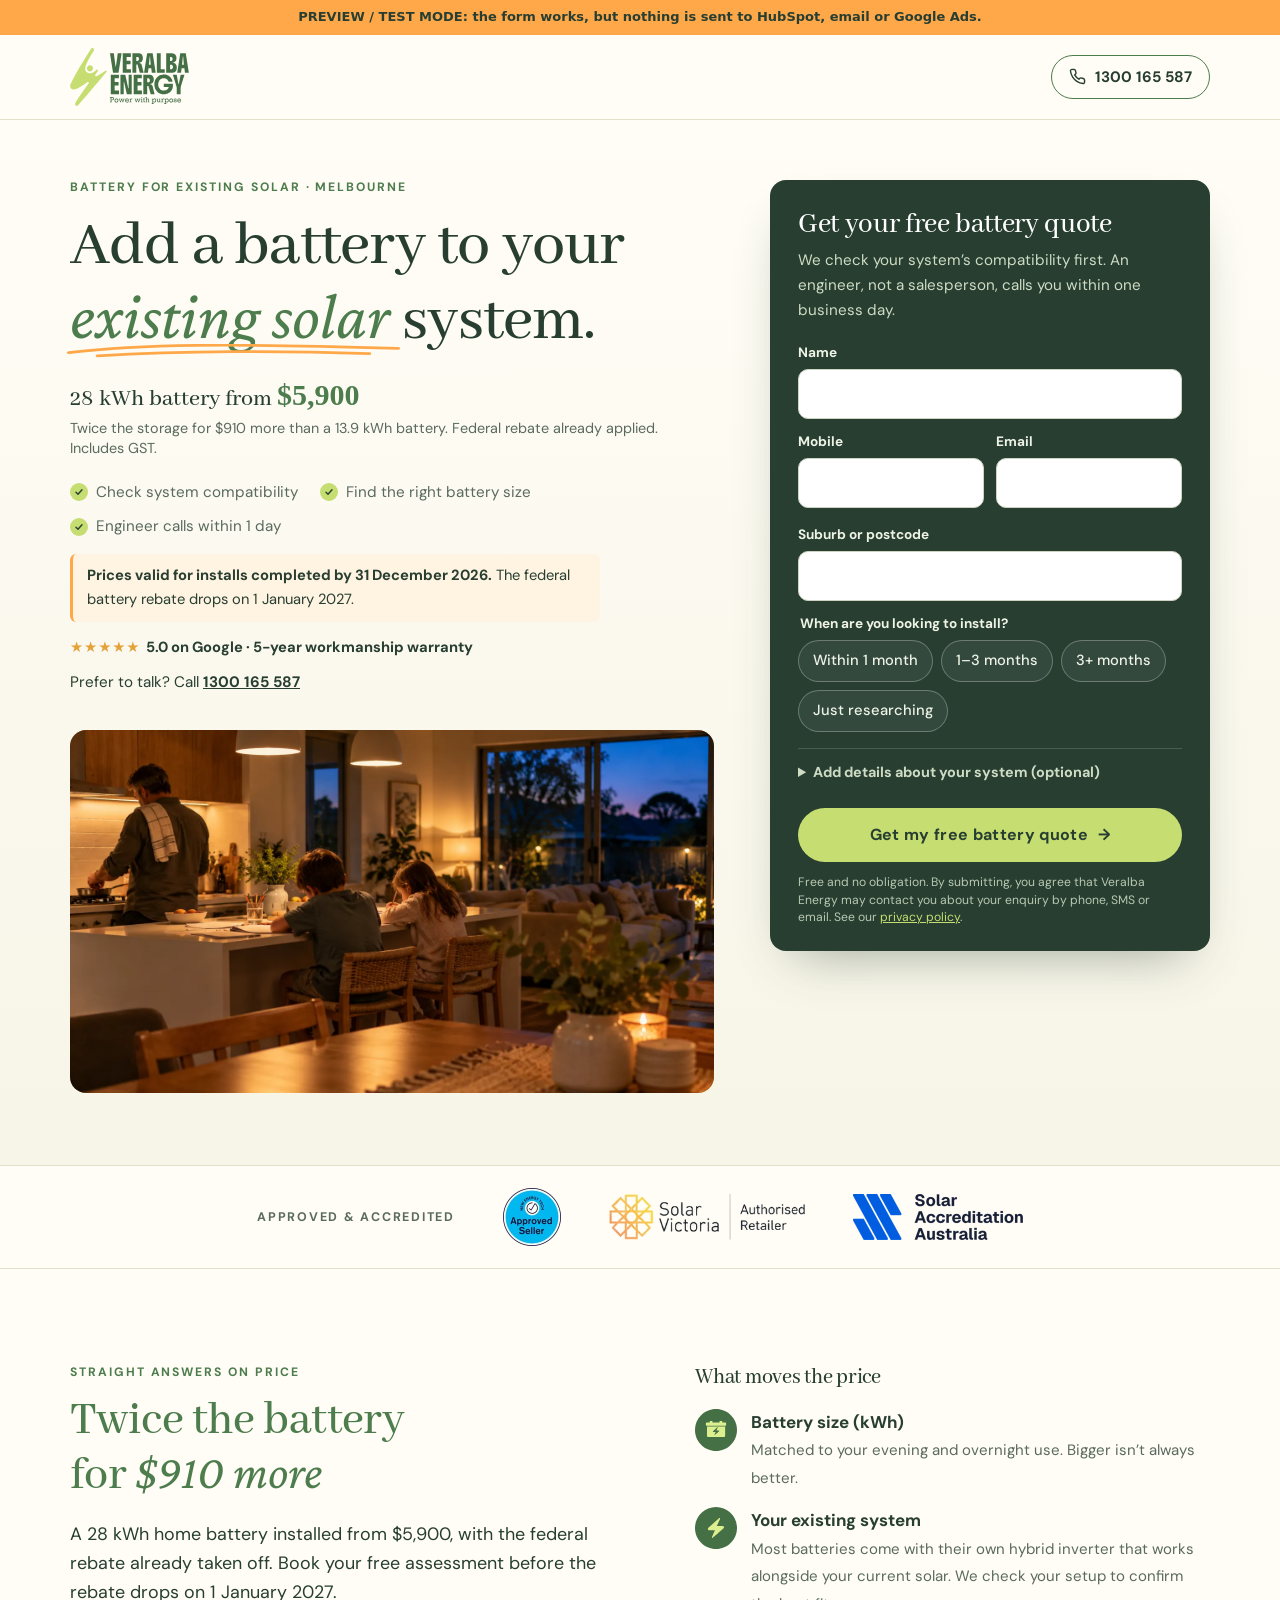
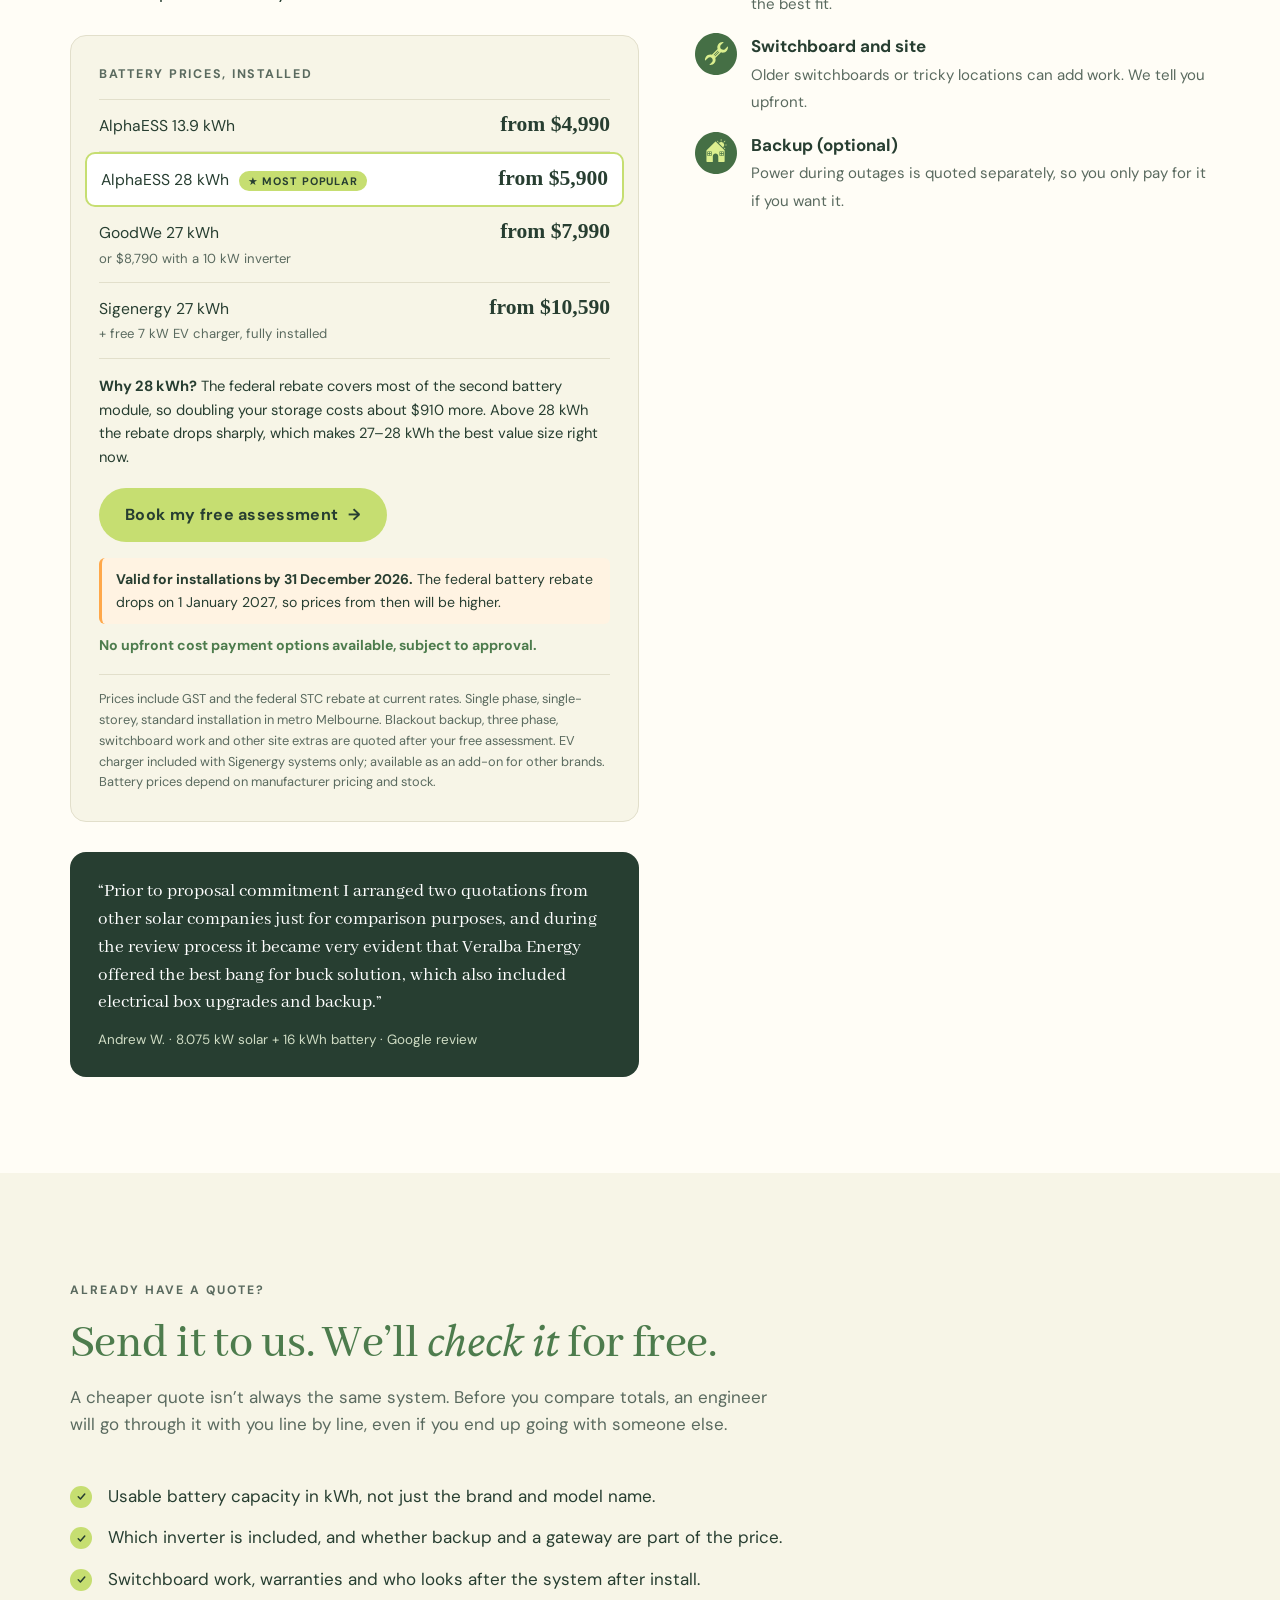
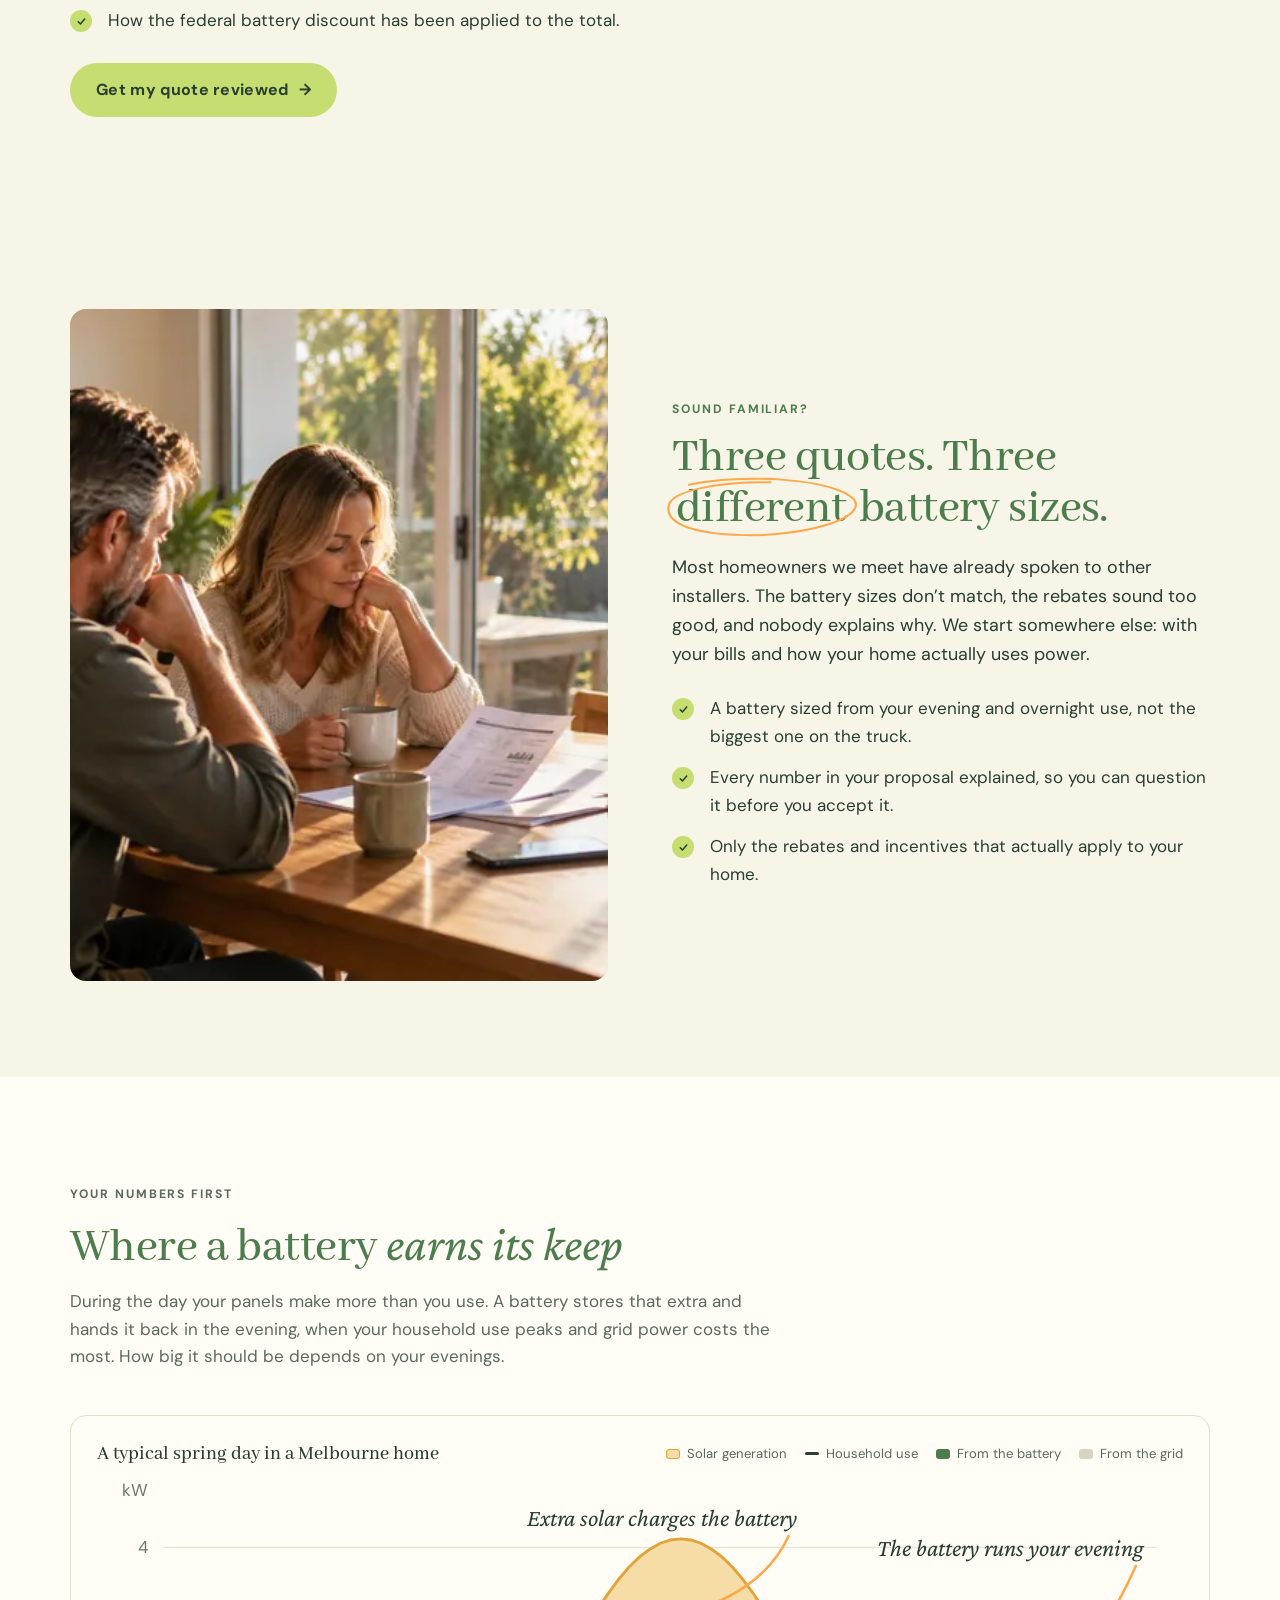
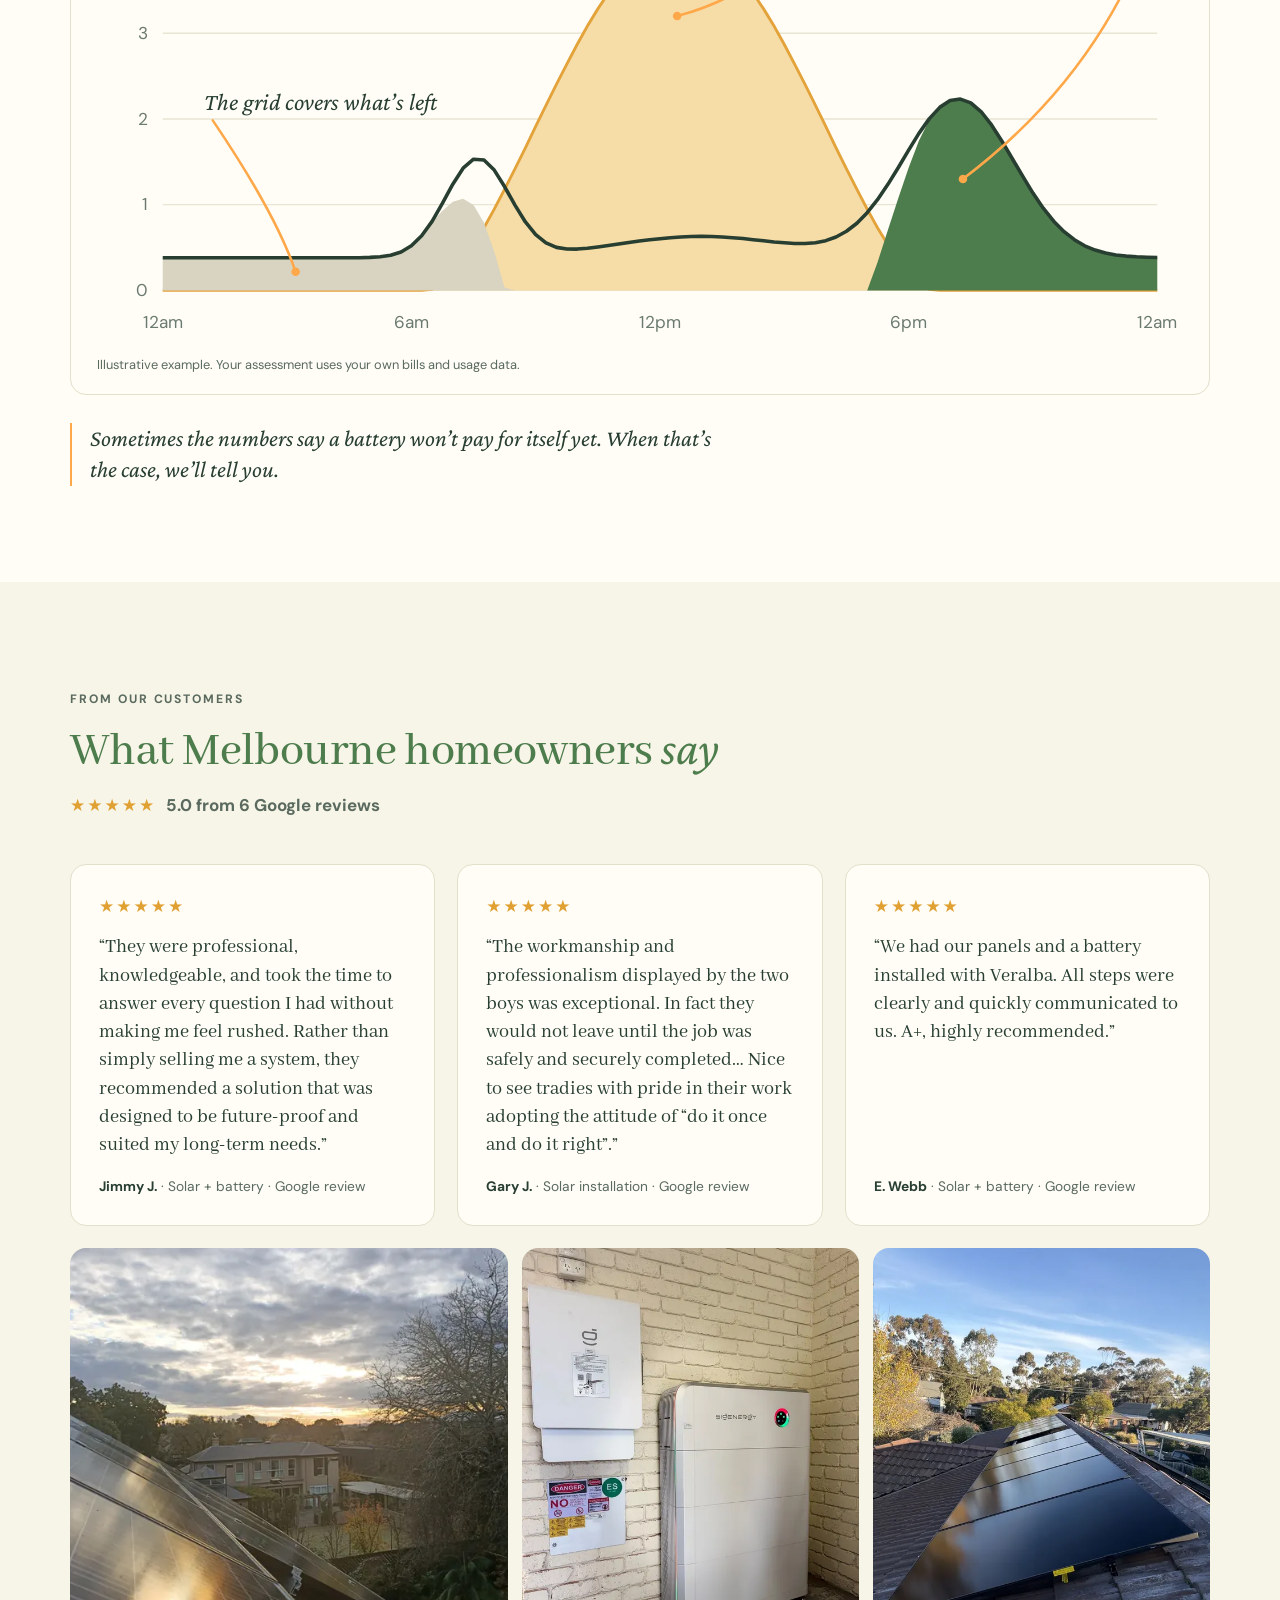
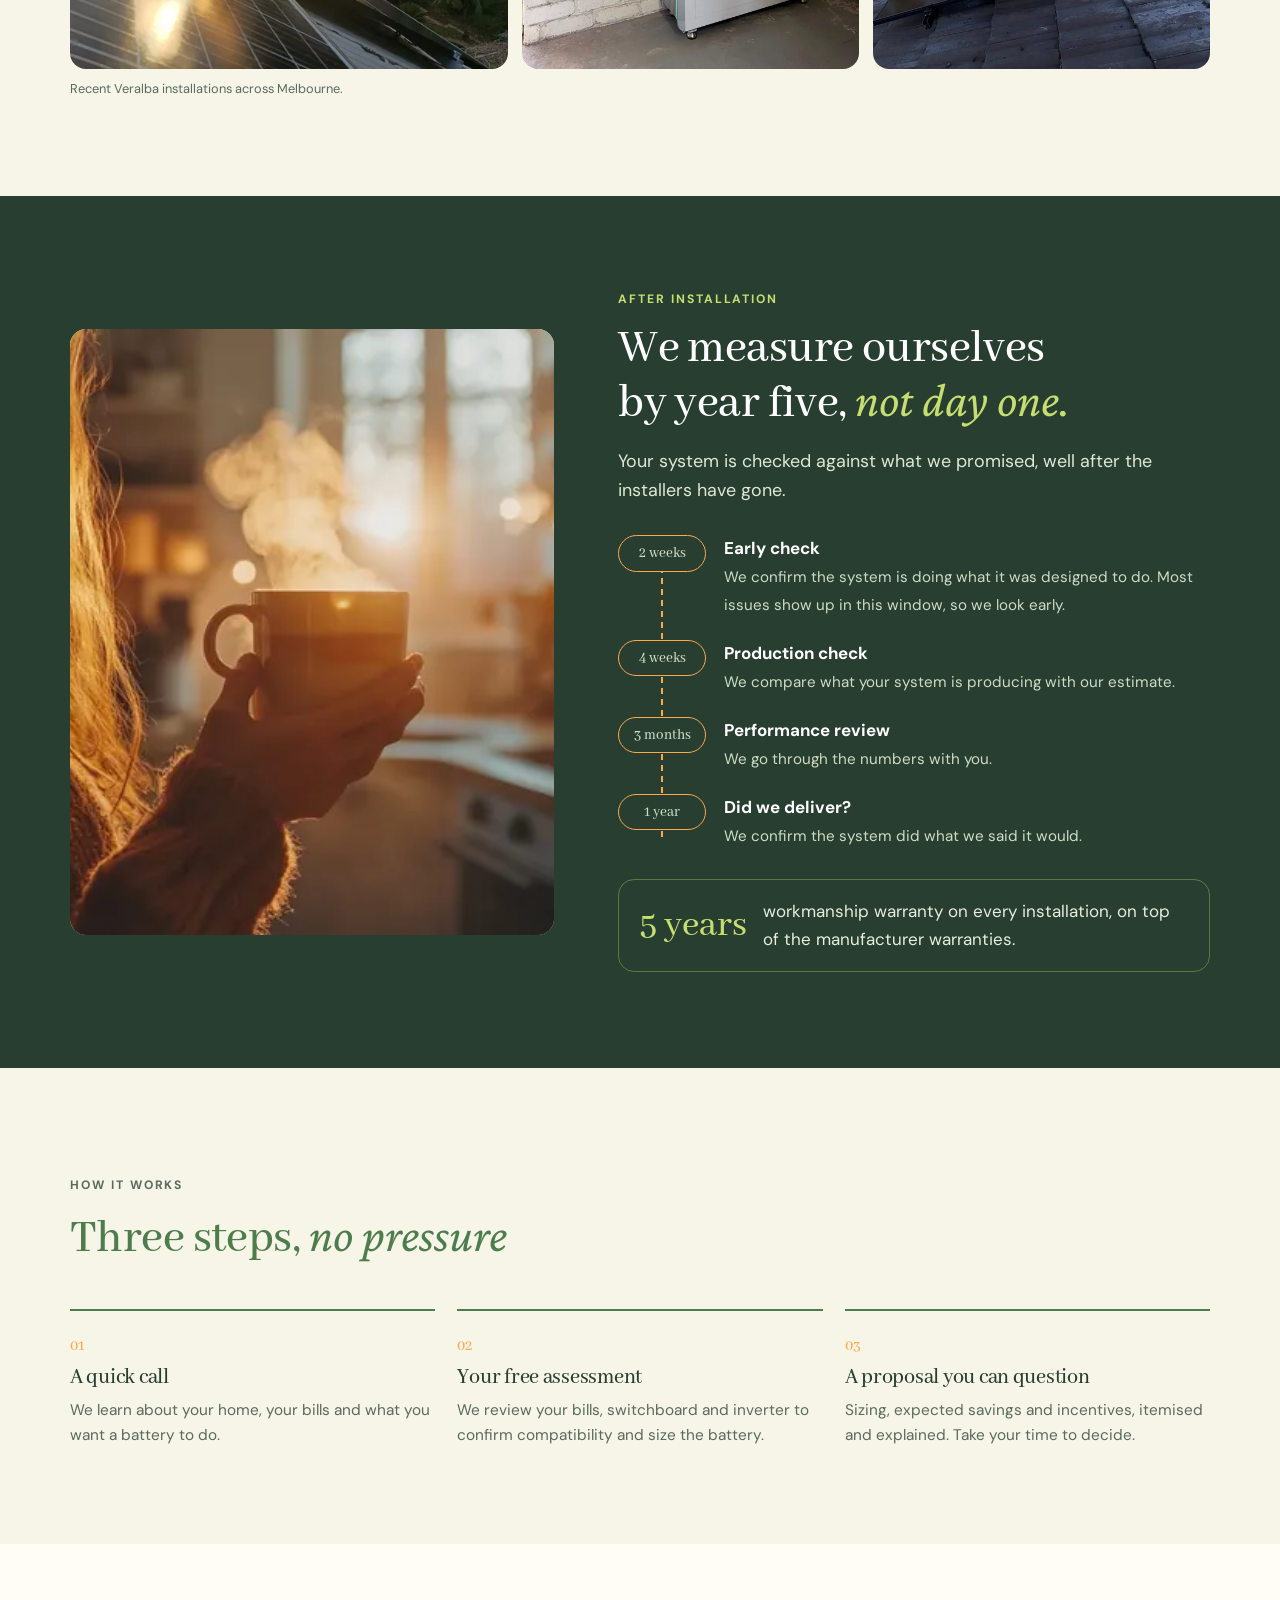
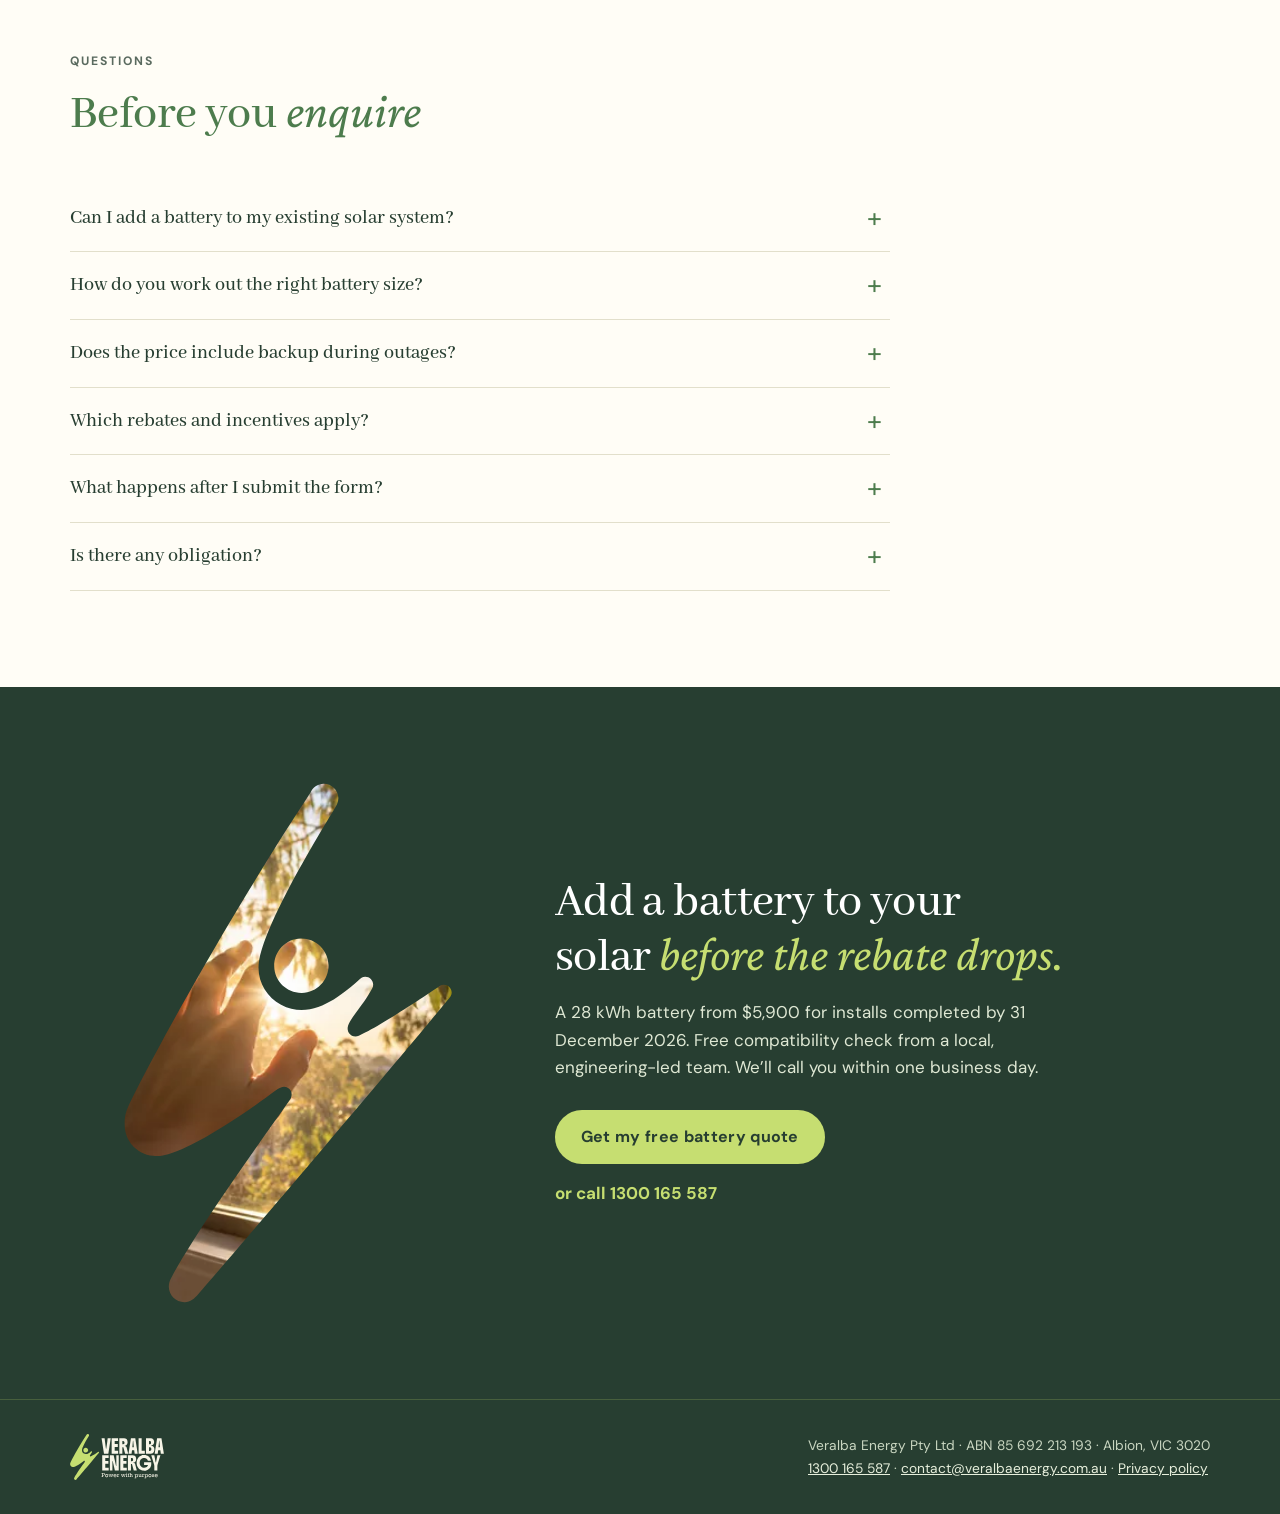
==== commit 33c92446: "Landings: new battery and solar pricing (Nov 2026) Battery: AlphaESS 13.9 kWh from $4,990, 28 kWh fr" ====
--- a/battery-assessment/index.html
+++ b/battery-assessment/index.html
@@ -1,8 +1,8 @@
 <!doctype html>
 <html lang="en-AU">
 <head>
-<title>Add a Battery to Your Solar System | From $5,900 | Veralba Energy</title>
-<meta name="description" content="Add a battery to your existing solar system. Battery retrofits from $5,900 after the federal discount. Free compatibility check, engineer calls within 1 day. Melbourne.">
+<title>Add a Battery to Your Solar | 28 kWh From $5,900 | Veralba Energy</title>
+<meta name="description" content="Add a battery to your existing solar. AlphaESS 28 kWh from $5,900 and 13.9 kWh from $4,990, federal rebate applied, inc GST. Free assessment. Melbourne.">
 <link rel="canonical" href="https://solar.veralbaenergy.com.au/battery-assessment/">
 <meta charset="utf-8">
 <meta name="viewport" content="width=device-width,initial-scale=1,viewport-fit=cover">
@@ -52,9 +52,9 @@
     <div class="hero-text">
       <p class="eyebrow">Battery for existing solar · Melbourne</p>
       <h1>Add a battery to your <span class="hl u">existing solar</span> system.</h1>
-      <p class="from">Battery retrofits from <strong>$5,900</strong><span>Out of pocket, after the federal battery discount. Includes GST.</span></p>
+      <p class="from">28 kWh battery from <strong>$5,900</strong><span>Twice the storage for $910 more than a 13.9 kWh battery. Federal rebate already applied. Includes GST.</span></p>
       <ul class="chips"><li>Check system compatibility</li><li>Find the right battery size</li><li>Engineer calls within 1 day</li></ul>
-      <p class="deadline"><strong>Prices valid for installs completed by 31 December 2026.</strong> The federal battery discount steps down on 1 January 2027.</p>
+      <p class="deadline"><strong>Prices valid for installs completed by 31 December 2026.</strong> The federal battery rebate drops on 1 January 2027.</p>
       <p class="trust"><span class="stars" aria-hidden="true">★★★★★</span>5.0 on Google · 5-year workmanship warranty</p>
       <p class="callline">Prefer to talk? Call <a href="tel:1300165587">1300 165 587</a></p>
     </div>
@@ -101,15 +101,21 @@
   <div class="wrap price">
     <div>
       <p class="eyebrow">Straight answers on price</p>
-      <h2>Battery retrofits from <span class="hl">$5,900</span></h2>
-      <p class="lede">That&rsquo;s the out-of-pocket starting price, after the federal battery discount and including GST. Your exact price depends on the battery size your home needs, your existing system and your switchboard. Your free assessment gives you an itemised quote, with every line explained.</p>
+      <h2>Twice the battery for <span class="hl">$910 more</span></h2>
+      <p class="lede">A 28 kWh home battery installed from $5,900, with the federal rebate already taken off. Book your free assessment before the rebate drops on 1 January 2027.</p>
       <div class="range">
-        <p class="lab">Battery retrofits</p>
-        <div class="price-from">From $5,900<small>Out of pocket, after the federal battery discount. Includes GST.</small></div>
-        <p class="incl">Starting price for a battery with its own hybrid inverter and a simple installation.</p>
-        <p class="valid"><strong>Prices valid for installations completed by 31 December 2026.</strong> The federal battery discount steps down on 1 January 2027, so prices from then will be higher.</p>
+        <p class="lab">Battery prices, installed</p>
+        <ul class="tiers">
+          <li><span>AlphaESS 13.9 kWh</span><strong>from $4,990</strong></li>
+          <li class="top"><span>AlphaESS 28 kWh <span class="badge">★ Most popular</span></span><strong>from $5,900</strong></li>
+          <li><span>GoodWe 27 kWh<small>or $8,790 with a 10 kW inverter</small></span><strong>from $7,990</strong></li>
+          <li><span>Sigenergy 27 kWh<small>+ free 7 kW EV charger, fully installed</small></span><strong>from $10,590</strong></li>
+        </ul>
+        <p class="why"><strong>Why 28 kWh?</strong> The federal rebate covers most of the second battery module, so doubling your storage costs about $910 more. Above 28 kWh the rebate drops sharply, which makes 27–28 kWh the best value size right now.</p>
+        <a class="btn" href="#assessment">Book my free assessment <span aria-hidden="true">→</span></a>
+        <p class="valid"><strong>Valid for installations by 31 December 2026.</strong> The federal battery rebate drops on 1 January 2027, so prices from then will be higher.</p>
         <p class="finance">No upfront cost payment options available, subject to approval.</p>
-        <p class="note">Indicative out-of-pocket starting price including GST, with the federal battery discount already applied. Based on a standard single-phase installation in metropolitan Melbourne. Excludes backup, three-phase homes, double-storey or difficult access, regional travel (for example Geelong, Ballarat, Bendigo or Shepparton) and site-specific extras such as switchboard upgrades. Battery prices depend on manufacturer pricing and stock. Your assessment gives you an exact, itemised quote.</p>
+        <p class="note">Prices include GST and the federal STC rebate at current rates. Single phase, single-storey, standard installation in metro Melbourne. Blackout backup, three phase, switchboard work and other site extras are quoted after your free assessment. EV charger included with Sigenergy systems only; available as an add-on for other brands. Battery prices depend on manufacturer pricing and stock.</p>
       </div>
       <figure class="pull"><blockquote>“Prior to proposal commitment I arranged two quotations from other solar companies just for comparison purposes, and during the review process it became very evident that Veralba Energy offered the best bang for buck solution, which also included electrical box upgrades and backup.”</blockquote><figcaption>Andrew W. · 8.075 kW solar + 16 kWh battery · Google review</figcaption></figure>
     </div>
@@ -219,7 +225,7 @@
 <section class="s paper" id="faq">
   <div class="wrap">
     <div class="head"><p class="eyebrow">Questions</p><h2>Before you <span class="hl">enquire</span></h2></div>
-    <div class="faq"><details><summary>Can I add a battery to my existing solar system?</summary><p>In most cases, yes. Most battery retrofits come with their own hybrid inverter, which works alongside your existing solar system. We check your current inverter, your switchboard and whether your home is single or three phase, and explain the options in your assessment.</p></details><details><summary>How do you work out the right battery size?</summary><p>We look at your electricity bills, how much solar you currently export and how much power you use in the evening and overnight. The goal is a battery that pays its way, not the biggest one we can sell.</p></details><details><summary>Does the price include backup during outages?</summary><p>No. Our prices don&rsquo;t include backup. If keeping the lights on during an outage matters to you, tell us and we&rsquo;ll quote partial or whole-home backup separately.</p></details><details><summary>Which rebates and incentives apply?</summary><p>Our prices already include the federal battery discount. Other incentives depend on your eligibility, so we check what applies to your home and show it clearly in your quote.</p></details><details><summary>What happens after I submit the form?</summary><p>An engineer will call you within one business day. To give you an accurate quote we&rsquo;ll ask for a recent electricity bill and a few photos: your switchboard, your inverter label and where the battery could go.</p></details><details><summary>Is there any obligation?</summary><p>None. The assessment is free, and there&rsquo;s no pressure to go ahead.</p></details></div>
+    <div class="faq"><details><summary>Can I add a battery to my existing solar system?</summary><p>In most cases, yes. Most battery retrofits come with their own hybrid inverter, which works alongside your existing solar system. We check your current inverter, your switchboard and whether your home is single or three phase, and explain the options in your assessment.</p></details><details><summary>How do you work out the right battery size?</summary><p>We look at your electricity bills, how much solar you currently export and how much power you use in the evening and overnight. The goal is a battery that pays its way, not the biggest one we can sell.</p></details><details><summary>Does the price include backup during outages?</summary><p>No. Our prices don&rsquo;t include backup. If keeping the lights on during an outage matters to you, tell us and we&rsquo;ll quote partial or whole-home backup separately.</p></details><details><summary>Which rebates and incentives apply?</summary><p>Our prices already include the federal battery rebate (STCs) at current rates. Other incentives depend on your eligibility, so we check what applies to your home and show it clearly in your quote.</p></details><details><summary>What happens after I submit the form?</summary><p>An engineer will call you within one business day. To give you an accurate quote we&rsquo;ll ask for a recent electricity bill and a few photos: your switchboard, your inverter label and where the battery could go.</p></details><details><summary>Is there any obligation?</summary><p>None. The assessment is free, and there&rsquo;s no pressure to go ahead.</p></details></div>
   </div>
 </section>
 
@@ -227,8 +233,8 @@
   <div class="wrap">
     <div class="mask"><img src="../assets/img/hand-1200.webp" srcset="../assets/img/hand-700.webp 700w, ../assets/img/hand-1200.webp 1200w" sizes="(max-width:980px) 60vw, 400px" alt="" width="1200" height="800" loading="lazy"></div>
     <div>
-      <h2>Add a battery to your solar <span class="hl">before 2027 pricing.</span></h2>
-      <p>Battery retrofits from $5,900 for installs completed by 31 December 2026. Free compatibility check from a local, engineering-led team. We&rsquo;ll call you within one business day.</p>
+      <h2>Add a battery to your solar <span class="hl">before the rebate drops.</span></h2>
+      <p>A 28 kWh battery from $5,900 for installs completed by 31 December 2026. Free compatibility check from a local, engineering-led team. We&rsquo;ll call you within one business day.</p>
       <a class="btn" href="#assessment">Get my free battery quote</a>
       <a class="alt" href="tel:1300165587">or call 1300 165 587</a>
     </div>
--- a/assets/site.css
+++ b/assets/site.css
@@ -273,3 +273,14 @@
   footer .wrap{padding-bottom:110px}
 }
 @media (prefers-reduced-motion:reduce){html{scroll-behavior:auto}*{transition:none!important}}
+/* Price list (battery + solar landings) */
+.tiers{list-style:none;margin:14px 0 0;padding:0;border-top:1px solid var(--line)}
+.tiers li{display:flex;justify-content:space-between;align-items:baseline;gap:16px;padding:13px 0;border-bottom:1px solid var(--line);font-size:.98rem;color:var(--ink)}
+.tiers li span{min-width:0}
+.tiers li small{display:block;font-size:.82rem;color:var(--muted);margin-top:2px}
+.tiers li strong{font:600 1.35rem/1.1 var(--title);color:var(--trust);white-space:nowrap;font-variant-numeric:tabular-nums;text-align:right}
+.tiers li strong em{display:block;font:400 .78rem/1.3 var(--body);font-style:normal;color:var(--muted)}
+.tiers li.top{background:#fff;margin:0 -14px;padding:13px 14px;border:2px solid var(--clarity);border-radius:10px}
+.tiers .badge{display:inline-block;background:var(--clarity);color:var(--trust);font:700 .68rem/1 var(--body);letter-spacing:.08em;text-transform:uppercase;border-radius:999px;padding:5px 9px;margin-left:6px;vertical-align:middle}
+.range .why{margin-top:16px;font-size:.92rem;color:var(--ink)}
+.range .btn{margin-top:18px}
